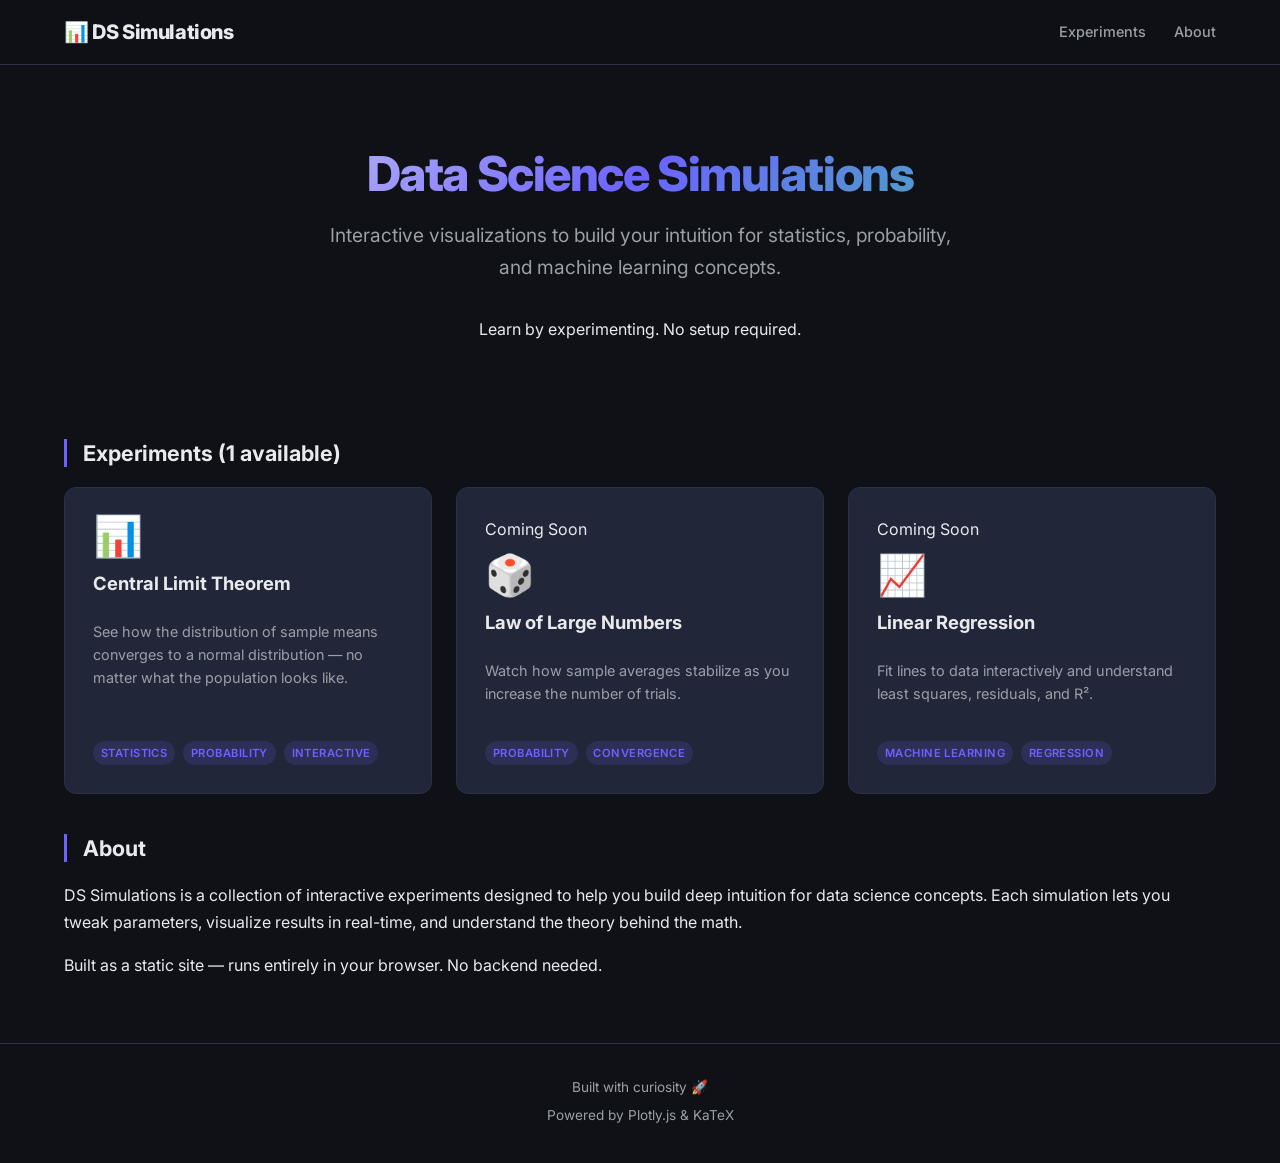
==== index.html @ 4424e2a7 "feat: initial commit with CLT simulation" ====
<!DOCTYPE html>
<html lang="en">
<head>
  <meta charset="UTF-8">
  <meta name="viewport" content="width=device-width, initial-scale=1.0">
  <meta name="description" content="Interactive data science simulations — build your intuition for statistics, probability, and machine learning concepts through hands-on experiments.">
  <title>DS Simulations — Interactive Data Science Experiments</title>
  <link rel="icon" href="data:image/svg+xml,<svg xmlns='http://www.w3.org/2000/svg' viewBox='0 0 100 100'><text y='.9em' font-size='90'>📊</text></svg>">
  <link rel="preconnect" href="https://fonts.googleapis.com">
  <link rel="preconnect" href="https://fonts.gstatic.com" crossorigin>
  <link href="https://fonts.googleapis.com/css2?family=Inter:wght@400;500;600;700&family=JetBrains+Mono:wght@400;500&display=swap" rel="stylesheet">
  <link rel="stylesheet" href="css/style.css">
</head>
<body>

  <!-- Navigation -->
  <nav class="nav">
    <div class="container nav-container">
      <a href="/" class="nav-brand">📊 DS Simulations</a>
      <div class="nav-links">
        <a href="#experiments" class="nav-link">Experiments</a>
        <a href="#about" class="nav-link">About</a>
      </div>
    </div>
  </nav>

  <!-- Hero Section -->
  <section class="hero">
    <div class="container">
      <h1 class="hero-title"><span class="gradient-text">Data Science Simulations</span></h1>
      <p class="hero-subtitle">Interactive visualizations to build your intuition for statistics, probability, and machine learning concepts.</p>
      <p class="hero-tagline">Learn by experimenting. No setup required.</p>
    </div>
  </section>

  <!-- Experiments Grid -->
  <section class="section" id="experiments">
    <div class="container">
      <h2 class="section-title">Experiments <span class="section-count">(1 available)</span></h2>
      <div class="grid-3">

        <!-- Card 1: Central Limit Theorem (Active) -->
        <a href="experiments/central-limit-theorem/index.html" class="experiment-card">
          <div class="card-icon">📊</div>
          <h3 class="card-title">Central Limit Theorem</h3>
          <p class="card-description">See how the distribution of sample means converges to a normal distribution — no matter what the population looks like.</p>
          <div class="card-tags">
            <span class="card-tag">Statistics</span>
            <span class="card-tag">Probability</span>
            <span class="card-tag">Interactive</span>
          </div>
        </a>

        <!-- Card 2: Law of Large Numbers (Coming Soon) -->
        <div class="experiment-card coming-soon">
          <div class="card-badge">Coming Soon</div>
          <div class="card-icon">🎲</div>
          <h3 class="card-title">Law of Large Numbers</h3>
          <p class="card-description">Watch how sample averages stabilize as you increase the number of trials.</p>
          <div class="card-tags">
            <span class="card-tag">Probability</span>
            <span class="card-tag">Convergence</span>
          </div>
        </div>

        <!-- Card 3: Linear Regression (Coming Soon) -->
        <div class="experiment-card coming-soon">
          <div class="card-badge">Coming Soon</div>
          <div class="card-icon">📈</div>
          <h3 class="card-title">Linear Regression</h3>
          <p class="card-description">Fit lines to data interactively and understand least squares, residuals, and R².</p>
          <div class="card-tags">
            <span class="card-tag">Machine Learning</span>
            <span class="card-tag">Regression</span>
          </div>
        </div>

      </div>
    </div>
  </section>

  <!-- About Section -->
  <section class="section" id="about">
    <div class="container">
      <h2 class="section-title">About</h2>
      <p class="about-text">DS Simulations is a collection of interactive experiments designed to help you build deep intuition for data science concepts. Each simulation lets you tweak parameters, visualize results in real-time, and understand the theory behind the math.</p>
      <p class="about-text">Built as a static site — runs entirely in your browser. No backend needed.</p>
    </div>
  </section>

  <!-- Footer -->
  <footer class="footer">
    <div class="container">
      <p>Built with curiosity 🚀</p>
      <p class="footer-powered">Powered by Plotly.js &amp; KaTeX</p>
    </div>
  </footer>

<!-- 
  HOW TO ADD A NEW EXPERIMENT:
  1. Create a new folder: experiments/your-experiment-name/
  2. Add index.html (copy from an existing experiment as template)
  3. Add simulation.js with your experiment logic
  4. Add a card to this page's experiments grid
  5. Update the experiment count in the section title
-->

</body>
</html>
---- css/style.css ----
/* ============================================
   Data Science Simulations — Shared Stylesheet
   A modern dark-mode dashboard theme
   ============================================ */

/* ----- Custom Properties / Theme ----- */
:root {
  --bg-primary: #0f1117;
  --bg-secondary: #1a1d27;
  --bg-card: #222639;
  --text-primary: #e8eaed;
  --text-secondary: #9aa0a6;
  --accent: #6c63ff;
  --accent-hover: #5a52d5;
  --success: #34d399;
  --warning: #fbbf24;
  --danger: #f87171;
  --border: #2d3148;
  --font-mono: 'JetBrains Mono', monospace;
  --font-sans: 'Inter', -apple-system, BlinkMacSystemFont, 'Segoe UI', Roboto, sans-serif;
  --radius: 12px;
  --radius-sm: 8px;
  --shadow-sm: 0 2px 8px rgba(0, 0, 0, 0.25);
  --shadow-md: 0 4px 16px rgba(0, 0, 0, 0.35);
  --shadow-lg: 0 8px 32px rgba(0, 0, 0, 0.45);
  --transition: 0.25s cubic-bezier(0.4, 0, 0.2, 1);
}

/* ----- Reset & Base ----- */
*,
*::before,
*::after {
  box-sizing: border-box;
  margin: 0;
  padding: 0;
}

html {
  scroll-behavior: smooth;
  -webkit-text-size-adjust: 100%;
}

body {
  font-family: var(--font-sans);
  background-color: var(--bg-primary);
  color: var(--text-primary);
  line-height: 1.7;
  min-height: 100vh;
  -webkit-font-smoothing: antialiased;
  -moz-osx-font-smoothing: grayscale;
}

a {
  color: var(--accent);
  text-decoration: none;
  transition: color var(--transition);
}

a:hover {
  color: var(--accent-hover);
}

img {
  max-width: 100%;
  display: block;
}

code,
pre,
kbd {
  font-family: var(--font-mono);
}

code {
  background: var(--bg-secondary);
  padding: 0.15em 0.45em;
  border-radius: 4px;
  font-size: 0.9em;
  color: var(--accent);
}

pre {
  background: var(--bg-secondary);
  border: 1px solid var(--border);
  border-radius: var(--radius-sm);
  padding: 1.25rem;
  overflow-x: auto;
  font-size: 0.875rem;
  line-height: 1.6;
}

pre code {
  background: none;
  padding: 0;
  border-radius: 0;
}

p {
  margin-bottom: 1rem;
}

h1, h2, h3, h4, h5, h6 {
  line-height: 1.3;
  font-weight: 700;
  margin-bottom: 0.75rem;
  color: var(--text-primary);
}

h1 { font-size: 2.25rem; }
h2 { font-size: 1.75rem; }
h3 { font-size: 1.375rem; }
h4 { font-size: 1.125rem; }

ul, ol {
  padding-left: 1.5rem;
  margin-bottom: 1rem;
}

li {
  margin-bottom: 0.35rem;
}

/* ----- Layout ----- */
.container {
  max-width: 1200px;
  margin: 0 auto;
  padding: 0 1.5rem;
  width: 100%;
}

.grid-2 {
  display: grid;
  grid-template-columns: repeat(2, 1fr);
  gap: 1.5rem;
}

.grid-3 {
  display: grid;
  grid-template-columns: repeat(3, 1fr);
  gap: 1.5rem;
}

/* ----- Navigation ----- */
.nav {
  position: sticky;
  top: 0;
  z-index: 1000;
  background: rgba(15, 17, 23, 0.75);
  backdrop-filter: blur(16px);
  -webkit-backdrop-filter: blur(16px);
  border-bottom: 1px solid var(--border);
  padding: 0 1.5rem;
}

.nav .container {
  display: flex;
  align-items: center;
  justify-content: space-between;
  height: 64px;
}

.nav-brand {
  font-size: 1.25rem;
  font-weight: 800;
  color: var(--text-primary);
  letter-spacing: -0.02em;
  display: flex;
  align-items: center;
  gap: 0.5rem;
}

.nav-brand span {
  background: linear-gradient(135deg, var(--accent), var(--success));
  -webkit-background-clip: text;
  -webkit-text-fill-color: transparent;
  background-clip: text;
}

.nav-links {
  display: flex;
  align-items: center;
  gap: 1.75rem;
  list-style: none;
  padding: 0;
  margin: 0;
}

.nav-links a {
  color: var(--text-secondary);
  font-size: 0.9rem;
  font-weight: 500;
  transition: color var(--transition);
  position: relative;
}

.nav-links a:hover,
.nav-links a.active {
  color: var(--text-primary);
}

.nav-links a.active::after {
  content: '';
  position: absolute;
  bottom: -4px;
  left: 0;
  right: 0;
  height: 2px;
  background: var(--accent);
  border-radius: 1px;
}

/* ----- Hero Section ----- */
.hero {
  text-align: center;
  padding: 80px 1.5rem;
}

.hero-title {
  font-size: 3rem;
  font-weight: 800;
  letter-spacing: -0.03em;
  margin-bottom: 1rem;
  background: linear-gradient(135deg, var(--text-primary) 0%, var(--accent) 50%, var(--success) 100%);
  -webkit-background-clip: text;
  -webkit-text-fill-color: transparent;
  background-clip: text;
  line-height: 1.2;
}

.hero-subtitle {
  font-size: 1.2rem;
  color: var(--text-secondary);
  max-width: 640px;
  margin: 0 auto 2rem;
  line-height: 1.7;
}

/* ----- Experiment Cards ----- */
.experiment-card {
  background: var(--bg-card);
  border: 1px solid var(--border);
  border-radius: var(--radius);
  padding: 1.75rem;
  display: flex;
  flex-direction: column;
  gap: 0.75rem;
  transition: transform var(--transition), border-color var(--transition), box-shadow var(--transition);
  text-decoration: none;
  color: inherit;
  cursor: pointer;
}

.experiment-card:hover {
  transform: translateY(-4px);
  border-color: var(--accent);
  box-shadow: var(--shadow-md), 0 0 20px rgba(108, 99, 255, 0.08);
}

.card-icon {
  font-size: 2.5rem;
  line-height: 1;
  margin-bottom: 0.25rem;
}

.card-title {
  font-size: 1.15rem;
  font-weight: 700;
  color: var(--text-primary);
}

.card-description {
  font-size: 0.9rem;
  color: var(--text-secondary);
  line-height: 1.6;
  flex-grow: 1;
}

.card-tags {
  display: flex;
  flex-wrap: wrap;
  gap: 0.5rem;
  margin-top: 0.5rem;
}

.card-tag {
  display: inline-block;
  font-size: 0.7rem;
  font-weight: 600;
  text-transform: uppercase;
  letter-spacing: 0.04em;
  padding: 0.2em 0.7em;
  border-radius: 999px;
  background: rgba(108, 99, 255, 0.15);
  color: var(--accent);
}

.card-tag.tag-stats {
  background: rgba(52, 211, 153, 0.15);
  color: var(--success);
}

.card-tag.tag-ml {
  background: rgba(251, 191, 36, 0.15);
  color: var(--warning);
}

.card-tag.tag-probability {
  background: rgba(248, 113, 113, 0.15);
  color: var(--danger);
}

/* ----- Experiment Page Layout ----- */
.experiment-header {
  padding: 2rem 0 1.5rem;
  border-bottom: 1px solid var(--border);
  margin-bottom: 2rem;
}

.breadcrumb {
  display: flex;
  align-items: center;
  gap: 0.5rem;
  font-size: 0.85rem;
  color: var(--text-secondary);
  margin-bottom: 0.75rem;
  list-style: none;
  padding: 0;
}

.breadcrumb li + li::before {
  content: '/';
  margin-right: 0.5rem;
  color: var(--border);
}

.breadcrumb a {
  color: var(--text-secondary);
}

.breadcrumb a:hover {
  color: var(--accent);
}

.section {
  margin-bottom: 2.5rem;
}

.section-title {
  font-size: 1.35rem;
  font-weight: 700;
  padding-left: 1rem;
  border-left: 3px solid var(--accent);
  margin-bottom: 1.25rem;
  color: var(--text-primary);
}

/* ----- Theory / Content Boxes ----- */
.theory-box {
  background: var(--bg-secondary);
  border: 1px solid var(--border);
  border-radius: var(--radius-sm);
  padding: 1.5rem;
  margin-bottom: 1.5rem;
  line-height: 1.8;
}

.theory-box h4 {
  margin-bottom: 0.75rem;
  color: var(--text-primary);
}

.info-box {
  background: rgba(108, 99, 255, 0.08);
  border: 1px solid rgba(108, 99, 255, 0.25);
  border-left: 4px solid var(--accent);
  border-radius: var(--radius-sm);
  padding: 1.25rem 1.5rem;
  margin-bottom: 1.5rem;
  font-size: 0.95rem;
  color: var(--text-primary);
}

.warning-box {
  background: rgba(251, 191, 36, 0.08);
  border: 1px solid rgba(251, 191, 36, 0.25);
  border-left: 4px solid var(--warning);
  border-radius: var(--radius-sm);
  padding: 1.25rem 1.5rem;
  margin-bottom: 1.5rem;
  font-size: 0.95rem;
  color: var(--text-primary);
}

/* ----- Tables ----- */
table {
  width: 100%;
  border-collapse: collapse;
  margin-bottom: 1.5rem;
  font-size: 0.9rem;
}

thead {
  background: var(--bg-secondary);
}

th {
  text-align: left;
  padding: 0.75rem 1rem;
  font-weight: 600;
  color: var(--text-secondary);
  text-transform: uppercase;
  font-size: 0.75rem;
  letter-spacing: 0.05em;
  border-bottom: 2px solid var(--border);
}

td {
  padding: 0.75rem 1rem;
  border-bottom: 1px solid var(--border);
  color: var(--text-primary);
}

tbody tr:hover {
  background: rgba(108, 99, 255, 0.04);
}

/* ----- Simulation Controls Panel ----- */
.controls-panel {
  background: var(--bg-card);
  border: 1px solid var(--border);
  border-radius: var(--radius);
  padding: 1.75rem;
  margin-bottom: 1.5rem;
}

.controls-panel-title {
  font-size: 1rem;
  font-weight: 700;
  margin-bottom: 1.25rem;
  display: flex;
  align-items: center;
  gap: 0.5rem;
}

.control-group {
  display: flex;
  flex-direction: column;
  gap: 0.4rem;
  margin-bottom: 1.25rem;
}

.control-group:last-child {
  margin-bottom: 0;
}

.control-label {
  font-size: 0.75rem;
  font-weight: 600;
  text-transform: uppercase;
  letter-spacing: 0.06em;
  color: var(--text-secondary);
}

.control-value {
  font-family: var(--font-mono);
  font-size: 0.85rem;
  color: var(--accent);
  font-weight: 600;
}

/* Range Slider */
input[type="range"] {
  -webkit-appearance: none;
  appearance: none;
  width: 100%;
  height: 6px;
  border-radius: 3px;
  background: var(--bg-primary);
  outline: none;
  cursor: pointer;
}

input[type="range"]::-webkit-slider-thumb {
  -webkit-appearance: none;
  appearance: none;
  width: 18px;
  height: 18px;
  border-radius: 50%;
  background: var(--accent);
  cursor: pointer;
  border: 2px solid var(--bg-card);
  box-shadow: 0 0 6px rgba(108, 99, 255, 0.4);
  transition: transform var(--transition), box-shadow var(--transition);
}

input[type="range"]::-webkit-slider-thumb:hover {
  transform: scale(1.15);
  box-shadow: 0 0 10px rgba(108, 99, 255, 0.6);
}

input[type="range"]::-moz-range-thumb {
  width: 18px;
  height: 18px;
  border-radius: 50%;
  background: var(--accent);
  cursor: pointer;
  border: 2px solid var(--bg-card);
  box-shadow: 0 0 6px rgba(108, 99, 255, 0.4);
}

/* Number Input */
input[type="number"],
input[type="text"] {
  background: var(--bg-primary);
  border: 1px solid var(--border);
  border-radius: var(--radius-sm);
  padding: 0.6rem 0.85rem;
  color: var(--text-primary);
  font-family: var(--font-mono);
  font-size: 0.875rem;
  outline: none;
  transition: border-color var(--transition);
  width: 100%;
}

input[type="number"]:focus,
input[type="text"]:focus {
  border-color: var(--accent);
}

/* Select Dropdown */
select {
  background: var(--bg-primary);
  border: 1px solid var(--border);
  border-radius: var(--radius-sm);
  padding: 0.6rem 2rem 0.6rem 0.85rem;
  color: var(--text-primary);
  font-family: var(--font-sans);
  font-size: 0.875rem;
  outline: none;
  cursor: pointer;
  appearance: none;
  -webkit-appearance: none;
  background-image: url("data:image/svg+xml,%3Csvg xmlns='http://www.w3.org/2000/svg' width='12' height='12' viewBox='0 0 12 12'%3E%3Cpath fill='%239aa0a6' d='M6 8.825L1.175 4 2.238 2.938 6 6.7 9.763 2.937 10.825 4z'/%3E%3C/svg%3E");
  background-repeat: no-repeat;
  background-position: right 0.75rem center;
  transition: border-color var(--transition);
  width: 100%;
}

select:focus {
  border-color: var(--accent);
}

/* Buttons */
.btn {
  display: inline-flex;
  align-items: center;
  justify-content: center;
  gap: 0.5rem;
  padding: 0.65rem 1.5rem;
  font-size: 0.875rem;
  font-weight: 600;
  font-family: var(--font-sans);
  border: none;
  border-radius: var(--radius-sm);
  cursor: pointer;
  transition: background var(--transition), transform var(--transition), box-shadow var(--transition);
  background: var(--accent);
  color: #ffffff;
  text-decoration: none;
}

.btn:hover {
  background: var(--accent-hover);
  transform: translateY(-1px);
  box-shadow: var(--shadow-sm);
}

.btn:active {
  transform: translateY(0);
}

.btn-outline {
  background: transparent;
  border: 1px solid var(--border);
  color: var(--text-primary);
}

.btn-outline:hover {
  background: var(--bg-secondary);
  border-color: var(--accent);
  color: var(--accent);
}

.btn-success {
  background: var(--success);
  color: #0f1117;
}

.btn-success:hover {
  background: #2bc48b;
}

.btn-danger {
  background: var(--danger);
  color: #0f1117;
}

.btn-danger:hover {
  background: #e05a5a;
}

.btn-sm {
  padding: 0.4rem 1rem;
  font-size: 0.8rem;
}

.btn-lg {
  padding: 0.85rem 2rem;
  font-size: 1rem;
}

.btn-group {
  display: flex;
  flex-wrap: wrap;
  gap: 0.75rem;
}

/* ----- Stats Display ----- */
.stats-grid {
  display: grid;
  grid-template-columns: repeat(auto-fit, minmax(160px, 1fr));
  gap: 1rem;
  margin-bottom: 1.5rem;
}

.stat-box {
  background: var(--bg-card);
  border: 1px solid var(--border);
  border-radius: var(--radius-sm);
  padding: 1.25rem;
  text-align: center;
  transition: border-color var(--transition);
}

.stat-box:hover {
  border-color: var(--accent);
}

.stat-label {
  font-size: 0.7rem;
  font-weight: 600;
  text-transform: uppercase;
  letter-spacing: 0.06em;
  color: var(--text-secondary);
  margin-bottom: 0.4rem;
}

.stat-value {
  font-size: 1.65rem;
  font-weight: 800;
  font-family: var(--font-mono);
  color: var(--accent);
  line-height: 1.2;
}

.stat-value.success {
  color: var(--success);
}

.stat-value.warning {
  color: var(--warning);
}

.stat-value.danger {
  color: var(--danger);
}

/* ----- Chart Container ----- */
.chart-container {
  background: var(--bg-card);
  border: 1px solid var(--border);
  border-radius: var(--radius);
  padding: 1.5rem;
  margin-bottom: 1.5rem;
  width: 100%;
  position: relative;
}

.chart-container canvas {
  width: 100% !important;
  max-height: 420px;
}

.chart-title {
  font-size: 0.95rem;
  font-weight: 600;
  margin-bottom: 1rem;
  color: var(--text-primary);
}

.chart-row {
  display: flex;
  gap: 1.5rem;
  margin-bottom: 1.5rem;
}

.chart-row .chart-container {
  flex: 1;
  margin-bottom: 0;
}

/* ----- Footer ----- */
.footer {
  border-top: 1px solid var(--border);
  padding: 2rem 1.5rem;
  text-align: center;
  color: var(--text-secondary);
  font-size: 0.85rem;
  margin-top: 4rem;
}

.footer a {
  color: var(--accent);
}

.footer a:hover {
  color: var(--accent-hover);
}

.footer p {
  margin-bottom: 0.25rem;
}

/* ----- Utility Classes ----- */
.text-center { text-align: center; }
.text-left   { text-align: left; }
.text-right  { text-align: right; }
.text-muted  { color: var(--text-secondary); }
.text-accent { color: var(--accent); }
.text-success { color: var(--success); }
.text-warning { color: var(--warning); }
.text-danger  { color: var(--danger); }
.font-mono   { font-family: var(--font-mono); }

.mt-1 { margin-top: 0.5rem; }
.mt-2 { margin-top: 1rem; }
.mt-3 { margin-top: 1.5rem; }
.mt-4 { margin-top: 2.5rem; }

.mb-1 { margin-bottom: 0.5rem; }
.mb-2 { margin-bottom: 1rem; }
.mb-3 { margin-bottom: 1.5rem; }
.mb-4 { margin-bottom: 2.5rem; }

.hidden { display: none !important; }

.flex { display: flex; }
.flex-col { flex-direction: column; }
.items-center { align-items: center; }
.justify-between { justify-content: space-between; }
.gap-1 { gap: 0.5rem; }
.gap-2 { gap: 1rem; }
.gap-3 { gap: 1.5rem; }

/* ----- Animations ----- */
@keyframes fadeIn {
  from {
    opacity: 0;
    transform: translateY(12px);
  }
  to {
    opacity: 1;
    transform: translateY(0);
  }
}

.fade-in {
  animation: fadeIn 0.5s ease-out forwards;
}

@keyframes pulse {
  0%, 100% { opacity: 1; }
  50% { opacity: 0.6; }
}

.pulse {
  animation: pulse 2s ease-in-out infinite;
}

@keyframes slideInLeft {
  from {
    opacity: 0;
    transform: translateX(-20px);
  }
  to {
    opacity: 1;
    transform: translateX(0);
  }
}

.slide-in-left {
  animation: slideInLeft 0.4s ease-out forwards;
}

/* ----- Scrollbar ----- */
::-webkit-scrollbar {
  width: 8px;
  height: 8px;
}

::-webkit-scrollbar-track {
  background: var(--bg-primary);
}

::-webkit-scrollbar-thumb {
  background: var(--border);
  border-radius: 4px;
}

::-webkit-scrollbar-thumb:hover {
  background: var(--text-secondary);
}

/* ----- Responsive: Tablet (≤ 768px) ----- */
@media (max-width: 768px) {
  .hero {
    padding: 48px 1rem;
  }

  .hero-title {
    font-size: 2rem;
  }

  .hero-subtitle {
    font-size: 1rem;
  }

  .grid-2,
  .grid-3 {
    grid-template-columns: 1fr;
  }

  .chart-row {
    flex-direction: column;
  }

  .nav .container {
    height: 56px;
  }

  .nav-links {
    gap: 1rem;
  }

  h1 { font-size: 1.75rem; }
  h2 { font-size: 1.4rem; }
  h3 { font-size: 1.15rem; }

  .stats-grid {
    grid-template-columns: repeat(2, 1fr);
  }

  .container {
    padding: 0 1rem;
  }

  .experiment-card {
    padding: 1.25rem;
  }

  .controls-panel {
    padding: 1.25rem;
  }
}

/* ----- Responsive: Mobile (≤ 480px) ----- */
@media (max-width: 480px) {
  .hero {
    padding: 32px 0.75rem;
  }

  .hero-title {
    font-size: 1.6rem;
  }

  .hero-subtitle {
    font-size: 0.9rem;
  }

  .nav-links {
    gap: 0.75rem;
    font-size: 0.8rem;
  }

  h1 { font-size: 1.5rem; }
  h2 { font-size: 1.25rem; }

  .stats-grid {
    grid-template-columns: 1fr;
  }

  .stat-value {
    font-size: 1.35rem;
  }

  .btn-group {
    flex-direction: column;
  }

  .btn-group .btn {
    width: 100%;
  }

  .card-tags {
    gap: 0.35rem;
  }

  .container {
    padding: 0 0.75rem;
  }
}

/* ----- Print ----- */
@media print {
  body {
    background: #fff;
    color: #000;
  }

  .nav,
  .controls-panel,
  .btn,
  .footer {
    display: none;
  }
}
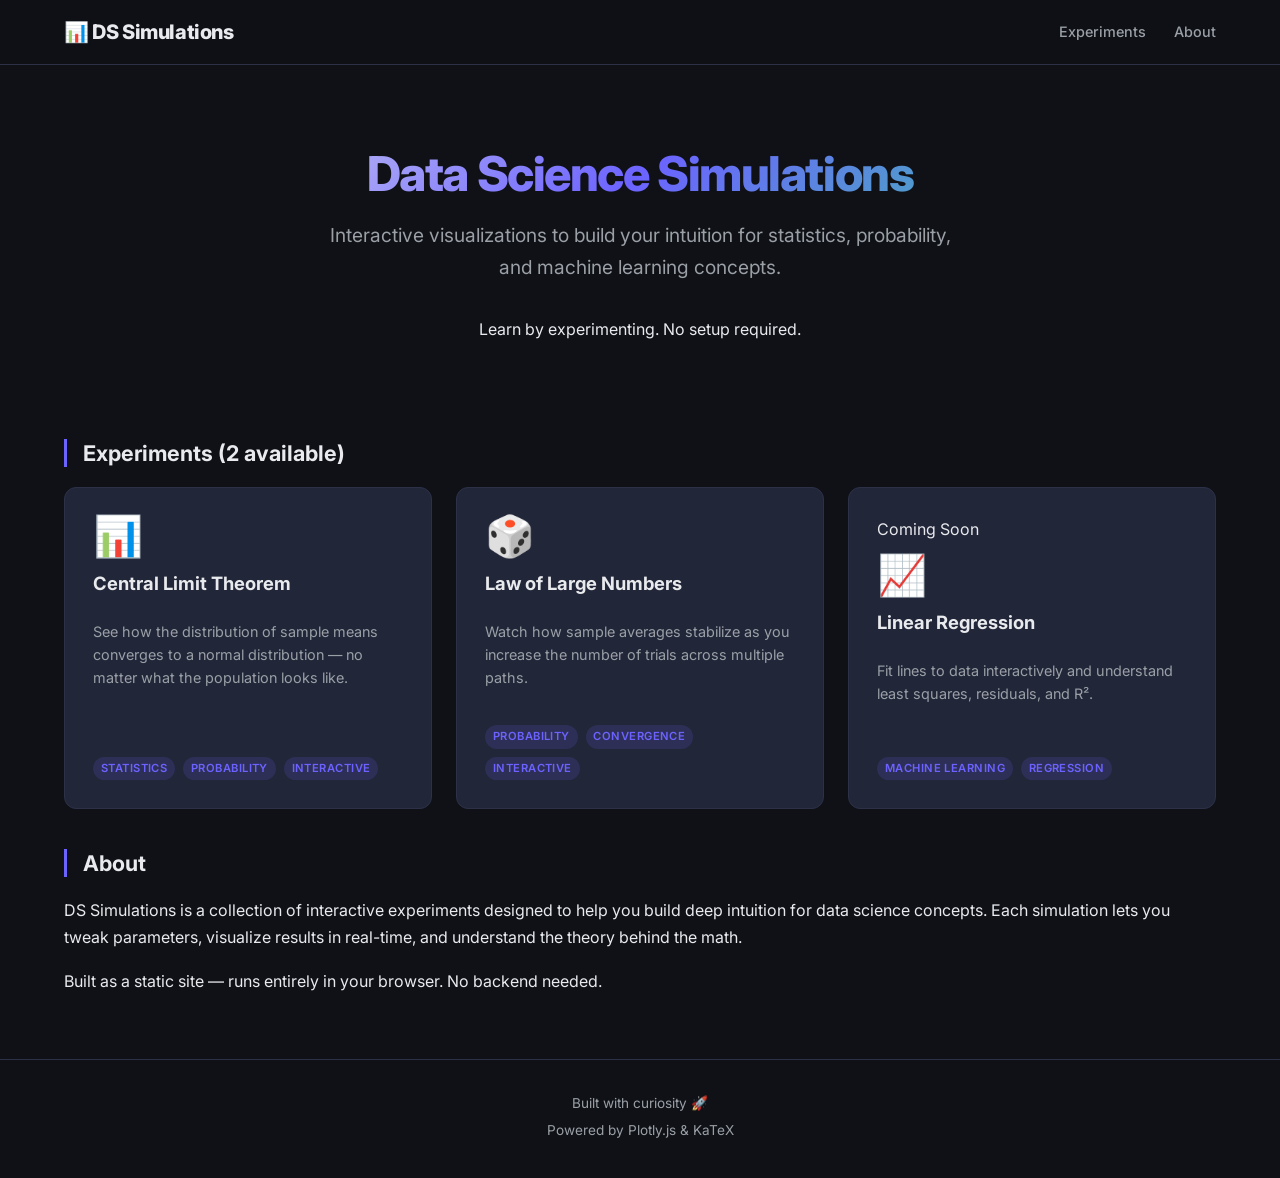
==== commit 479ea3d9: "feat: add Law of Large Numbers simulation, 404 page, and Cloudflare headers" ====
--- a/index.html
+++ b/index.html
@@ -16,7 +16,7 @@
   <!-- Navigation -->
   <nav class="nav">
     <div class="container nav-container">
-      <a href="/" class="nav-brand">📊 DS Simulations</a>
+      <a href="index.html" class="nav-brand">📊 DS Simulations</a>
       <div class="nav-links">
         <a href="#experiments" class="nav-link">Experiments</a>
         <a href="#about" class="nav-link">About</a>
@@ -36,7 +36,7 @@
   <!-- Experiments Grid -->
   <section class="section" id="experiments">
     <div class="container">
-      <h2 class="section-title">Experiments <span class="section-count">(1 available)</span></h2>
+      <h2 class="section-title">Experiments <span class="section-count">(2 available)</span></h2>
       <div class="grid-3">
 
         <!-- Card 1: Central Limit Theorem (Active) -->
@@ -51,17 +51,17 @@
           </div>
         </a>
 
-        <!-- Card 2: Law of Large Numbers (Coming Soon) -->
-        <div class="experiment-card coming-soon">
-          <div class="card-badge">Coming Soon</div>
+        <!-- Card 2: Law of Large Numbers (Active) -->
+        <a href="experiments/law-of-large-numbers/index.html" class="experiment-card">
           <div class="card-icon">🎲</div>
           <h3 class="card-title">Law of Large Numbers</h3>
-          <p class="card-description">Watch how sample averages stabilize as you increase the number of trials.</p>
+          <p class="card-description">Watch how sample averages stabilize as you increase the number of trials across multiple paths.</p>
           <div class="card-tags">
             <span class="card-tag">Probability</span>
             <span class="card-tag">Convergence</span>
+            <span class="card-tag">Interactive</span>
           </div>
-        </div>
+        </a>
 
         <!-- Card 3: Linear Regression (Coming Soon) -->
         <div class="experiment-card coming-soon">
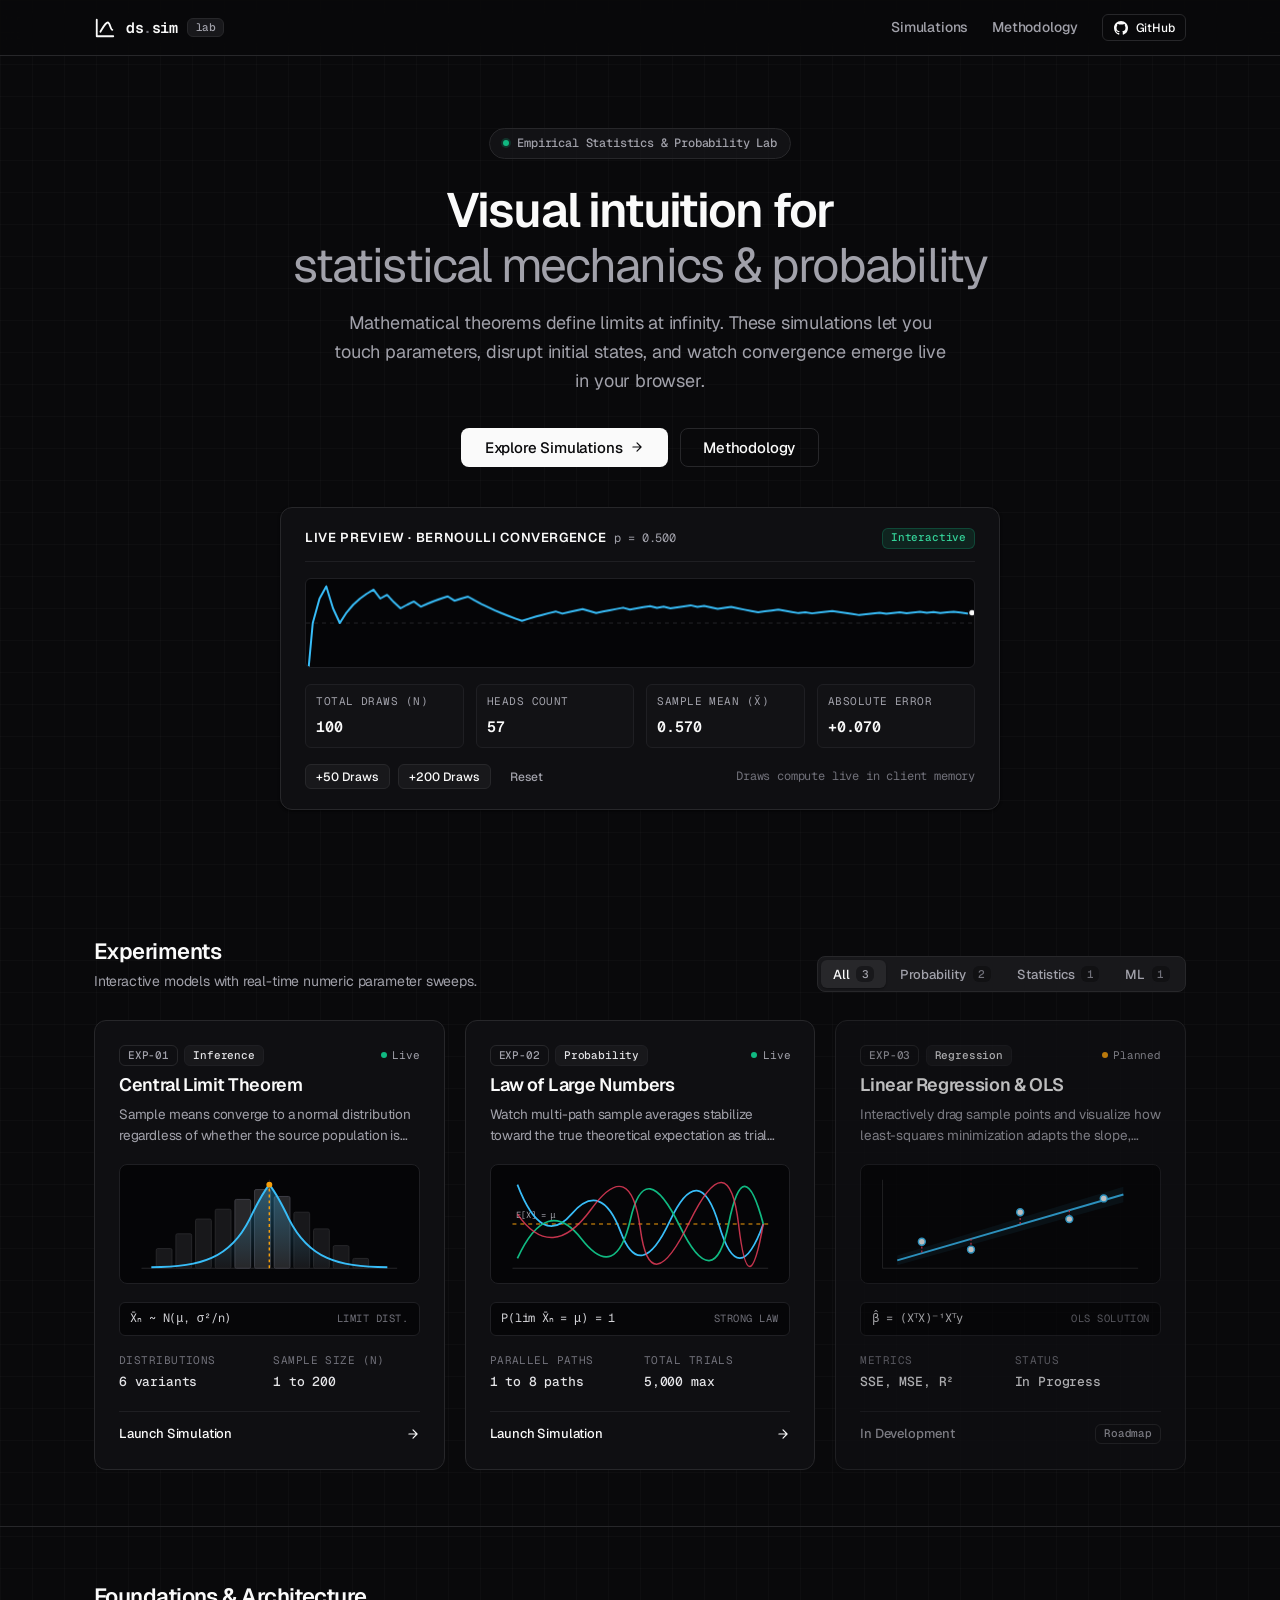
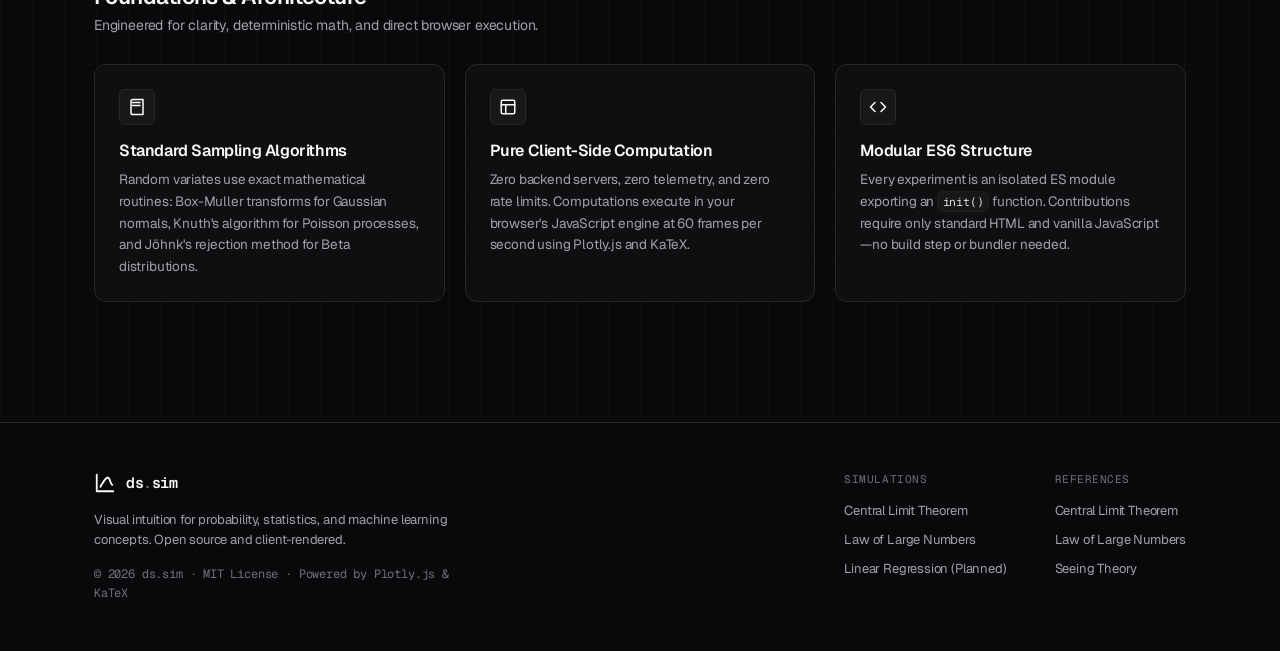
==== commit e10483d4: "feat: add .gitignore and update simulation UI/experiments" ====
--- a/index.html
+++ b/index.html
@@ -3,12 +3,17 @@
 <head>
   <meta charset="UTF-8">
   <meta name="viewport" content="width=device-width, initial-scale=1.0">
-  <meta name="description" content="Interactive data science simulations — build your intuition for statistics, probability, and machine learning concepts through hands-on experiments.">
-  <title>DS Simulations — Interactive Data Science Experiments</title>
-  <link rel="icon" href="data:image/svg+xml,<svg xmlns='http://www.w3.org/2000/svg' viewBox='0 0 100 100'><text y='.9em' font-size='90'>📊</text></svg>">
+  <meta name="description" content="Interactive simulations for probability, statistics, and machine learning. Hands-on numerical experiments executed in your browser.">
+  <title>ds.sim — Interactive Statistics &amp; Probability Lab</title>
+  
+  <!-- Favicon: Clean Vector Normal Curve -->
+  <link rel="icon" href="data:image/svg+xml,<svg xmlns='http://www.w3.org/2000/svg' viewBox='0 0 24 24' fill='none' stroke='%23fafafa' stroke-width='2' stroke-linecap='round' stroke-linejoin='round'><path d='M3 3v18h18'/><path d='M7 16c2.5-4 5.5-10 8-10s3 8 5 8'/></svg>">
+  
+  <!-- Typography: Geist & Geist Mono (shadcn design system) -->
   <link rel="preconnect" href="https://fonts.googleapis.com">
   <link rel="preconnect" href="https://fonts.gstatic.com" crossorigin>
-  <link href="https://fonts.googleapis.com/css2?family=Inter:wght@400;500;600;700&family=JetBrains+Mono:wght@400;500&display=swap" rel="stylesheet">
+  <link href="https://fonts.googleapis.com/css2?family=Geist:wght@300;400;500;600;700&family=Geist+Mono:wght@400;500;600&display=swap" rel="stylesheet">
+  
   <link rel="stylesheet" href="css/style.css">
 </head>
 <body>
@@ -16,10 +21,24 @@
   <!-- Navigation -->
   <nav class="nav">
     <div class="container nav-container">
-      <a href="index.html" class="nav-brand">📊 DS Simulations</a>
+      <a href="index.html" class="nav-brand">
+        <svg class="brand-icon" viewBox="0 0 24 24" fill="none" stroke="currentColor" stroke-width="2" stroke-linecap="round" stroke-linejoin="round">
+          <path d="M3 3v18h18" />
+          <path d="M7 16c2.5-4 5.5-10 8-10s3 8 5 8" />
+        </svg>
+        <span class="brand-name">ds<span class="brand-dot">.</span>sim</span>
+        <span class="brand-badge">lab</span>
+      </a>
+
       <div class="nav-links">
-        <a href="#experiments" class="nav-link">Experiments</a>
-        <a href="#about" class="nav-link">About</a>
+        <a href="#experiments" class="nav-link">Simulations</a>
+        <a href="#methodology" class="nav-link">Methodology</a>
+        <a href="https://github.com" target="_blank" rel="noopener noreferrer" class="btn btn-outline btn-sm">
+          <svg width="14" height="14" viewBox="0 0 24 24" fill="currentColor">
+            <path d="M12 0C5.37 0 0 5.37 0 12c0 5.31 3.435 9.795 8.205 11.385.6.105.825-.255.825-.57 0-.285-.015-1.23-.015-2.235-3.015.555-3.795-.735-4.035-1.41-.135-.345-.72-1.41-1.23-1.695-.42-.225-1.02-.78-.015-.795.945-.015 1.62.87 1.845 1.23 1.08 1.815 2.805 1.305 3.495.99.105-.78.42-1.305.765-1.605-2.67-.3-5.46-1.335-5.46-5.925 0-1.305.465-2.385 1.23-3.225-.12-.3-.54-1.53.12-3.18 0 0 1.005-.315 3.3 1.23.96-.27 1.98-.405 3-.405s2.04.135 3 .405c2.295-1.56 3.3-1.23 3.3-1.23.66 1.65.24 2.88.12 3.18.765.84 1.23 1.905 1.23 3.225 0 4.605-2.805 5.625-5.475 5.925.435.375.81 1.095.81 2.22 0 1.605-.015 2.895-.015 3.3 0 .315.225.69.825.57A12.02 12.02 0 0024 12c0-6.63-5.37-12-12-12z"/>
+          </svg>
+          <span>GitHub</span>
+        </a>
       </div>
     </div>
   </nav>
@@ -27,83 +46,502 @@
   <!-- Hero Section -->
   <section class="hero">
     <div class="container">
-      <h1 class="hero-title"><span class="gradient-text">Data Science Simulations</span></h1>
-      <p class="hero-subtitle">Interactive visualizations to build your intuition for statistics, probability, and machine learning concepts.</p>
-      <p class="hero-tagline">Learn by experimenting. No setup required.</p>
+      <div class="hero-pill">
+        <span class="hero-pill-indicator"></span>
+        <span>Empirical Statistics &amp; Probability Lab</span>
+      </div>
+
+      <h1 class="hero-title">
+        Visual intuition for <br>
+        <span class="hero-title-accent">statistical mechanics &amp; probability</span>
+      </h1>
+
+      <p class="hero-subtitle">
+        Mathematical theorems define limits at infinity. These simulations let you touch parameters, disrupt initial states, and watch convergence emerge live in your browser.
+      </p>
+
+      <div class="hero-actions">
+        <a href="#experiments" class="btn btn-primary btn-lg">
+          <span>Explore Simulations</span>
+          <svg width="14" height="14" viewBox="0 0 24 24" fill="none" stroke="currentColor" stroke-width="2" stroke-linecap="round" stroke-linejoin="round"><path d="M5 12h14M12 5l7 7-7 7"/></svg>
+        </a>
+        <a href="#methodology" class="btn btn-outline btn-lg">Methodology</a>
+      </div>
+
+      <!-- Live Interactive Sandbox (Bernoulli Convergence) -->
+      <div class="hero-sandbox">
+        <div class="sandbox-header">
+          <div class="sandbox-title-wrap">
+            <span class="sandbox-title">Live Preview &middot; Bernoulli Convergence</span>
+            <span class="sandbox-formula">p = 0.500</span>
+          </div>
+          <span class="badge badge-emerald">Interactive</span>
+        </div>
+
+        <div class="sandbox-body">
+          <canvas id="sandbox-canvas" class="sandbox-canvas" width="670" height="90"></canvas>
+        </div>
+
+        <div class="sandbox-stats">
+          <div class="sandbox-stat-item">
+            <span class="sandbox-stat-label">Total Draws (N)</span>
+            <span id="sb-stat-n" class="sandbox-stat-val">100</span>
+          </div>
+          <div class="sandbox-stat-item">
+            <span class="sandbox-stat-label">Heads Count</span>
+            <span id="sb-stat-heads" class="sandbox-stat-val">52</span>
+          </div>
+          <div class="sandbox-stat-item">
+            <span class="sandbox-stat-label">Sample Mean (X̄)</span>
+            <span id="sb-stat-mean" class="sandbox-stat-val">0.520</span>
+          </div>
+          <div class="sandbox-stat-item">
+            <span class="sandbox-stat-label">Absolute Error</span>
+            <span id="sb-stat-err" class="sandbox-stat-val">+0.020</span>
+          </div>
+        </div>
+
+        <div class="sandbox-controls">
+          <div class="sandbox-btn-group">
+            <button id="sb-btn-flip-50" class="btn btn-secondary btn-sm">+50 Draws</button>
+            <button id="sb-btn-flip-200" class="btn btn-secondary btn-sm">+200 Draws</button>
+            <button id="sb-btn-reset" class="btn btn-ghost btn-sm">Reset</button>
+          </div>
+          <span class="sandbox-hint">Draws compute live in client memory</span>
+        </div>
+      </div>
+
     </div>
   </section>
 
-  <!-- Experiments Grid -->
+  <!-- Experiments Grid Section -->
   <section class="section" id="experiments">
     <div class="container">
-      <h2 class="section-title">Experiments <span class="section-count">(2 available)</span></h2>
-      <div class="grid-3">
-
-        <!-- Card 1: Central Limit Theorem (Active) -->
-        <a href="experiments/central-limit-theorem/index.html" class="experiment-card">
-          <div class="card-icon">📊</div>
-          <h3 class="card-title">Central Limit Theorem</h3>
-          <p class="card-description">See how the distribution of sample means converges to a normal distribution — no matter what the population looks like.</p>
-          <div class="card-tags">
-            <span class="card-tag">Statistics</span>
-            <span class="card-tag">Probability</span>
-            <span class="card-tag">Interactive</span>
+      
+      <div class="section-header">
+        <div class="section-title-wrap">
+          <h2 class="section-title">Experiments</h2>
+          <p class="section-desc">Interactive models with real-time numeric parameter sweeps.</p>
+        </div>
+
+        <!-- shadcn Filter Tabs -->
+        <div class="tabs-list" role="tablist">
+          <button class="tabs-trigger active" data-filter="all">
+            All <span class="tab-count">3</span>
+          </button>
+          <button class="tabs-trigger" data-filter="probability">
+            Probability <span class="tab-count">2</span>
+          </button>
+          <button class="tabs-trigger" data-filter="statistics">
+            Statistics <span class="tab-count">1</span>
+          </button>
+          <button class="tabs-trigger" data-filter="ml">
+            ML <span class="tab-count">1</span>
+          </button>
+        </div>
+      </div>
+
+      <div class="grid-3" id="experiments-grid">
+
+        <!-- Card 1: Central Limit Theorem -->
+        <a href="experiments/central-limit-theorem/index.html" class="experiment-card" data-category="statistics probability">
+          <div class="card-header">
+            <div class="card-meta">
+              <div class="card-meta-left">
+                <span class="badge badge-outline">EXP-01</span>
+                <span class="badge badge-secondary">Inference</span>
+              </div>
+              <span class="status-indicator"><span class="status-dot"></span> Live</span>
+            </div>
+            <h3 class="card-title">Central Limit Theorem</h3>
+            <p class="card-description">Sample means converge to a normal distribution regardless of whether the source population is uniform, exponential, or bimodal.</p>
+          </div>
+
+          <!-- SVG Visual Preview: Skewed Histogram to Normal Curve -->
+          <div class="card-visual">
+            <svg viewBox="0 0 300 120" fill="none" xmlns="http://www.w3.org/2000/svg">
+              <defs>
+                <linearGradient id="cltGrad" x1="0" y1="0" x2="0" y2="1">
+                  <stop offset="0%" stop-color="#38bdf8" stop-opacity="0.35"/>
+                  <stop offset="100%" stop-color="#38bdf8" stop-opacity="0.0"/>
+                </linearGradient>
+              </defs>
+              <!-- Grid lines -->
+              <line x1="20" y1="105" x2="280" y2="105" stroke="#27272a" stroke-width="1"/>
+              <line x1="150" y1="15" x2="150" y2="105" stroke="#27272a" stroke-dasharray="2 2" stroke-width="1"/>
+              <!-- Background population discrete bars -->
+              <rect x="35" y="85" width="16" height="20" rx="1.5" fill="#18181b" stroke="#27272a"/>
+              <rect x="55" y="70" width="16" height="35" rx="1.5" fill="#18181b" stroke="#27272a"/>
+              <rect x="75" y="55" width="16" height="50" rx="1.5" fill="#18181b" stroke="#27272a"/>
+              <rect x="95" y="45" width="16" height="60" rx="1.5" fill="#18181b" stroke="#27272a"/>
+              <rect x="115" y="35" width="16" height="70" rx="1.5" fill="#27272a" stroke="#3f3f46"/>
+              <rect x="135" y="25" width="16" height="80" rx="1.5" fill="#27272a" stroke="#3f3f46"/>
+              <rect x="155" y="32" width="16" height="73" rx="1.5" fill="#27272a" stroke="#3f3f46"/>
+              <rect x="175" y="48" width="16" height="57" rx="1.5" fill="#18181b" stroke="#27272a"/>
+              <rect x="195" y="65" width="16" height="40" rx="1.5" fill="#18181b" stroke="#27272a"/>
+              <rect x="215" y="82" width="16" height="23" rx="1.5" fill="#18181b" stroke="#27272a"/>
+              <rect x="235" y="95" width="16" height="10" rx="1.5" fill="#18181b" stroke="#27272a"/>
+              <!-- Smooth Gaussian Bell Curve -->
+              <path d="M 30 104 C 80 104, 110 95, 130 55 C 142 30, 150 20, 150 20 C 150 20, 158 30, 170 55 C 190 95, 220 104, 270 104" stroke="#38bdf8" stroke-width="2" fill="none"/>
+              <path d="M 30 104 C 80 104, 110 95, 130 55 C 142 30, 150 20, 150 20 C 150 20, 158 30, 170 55 C 190 95, 220 104, 270 104 L 270 105 L 30 105 Z" fill="url(#cltGrad)"/>
+              <!-- Mean Indicator -->
+              <line x1="150" y1="18" x2="150" y2="105" stroke="#f59e0b" stroke-width="1.5" stroke-dasharray="3 3"/>
+              <circle cx="150" cy="20" r="3" fill="#f59e0b"/>
+            </svg>
+          </div>
+
+          <div class="card-content">
+            <div class="formula-box">
+              <code>X̄ₙ ~ N(μ, σ²/n)</code>
+              <span class="formula-label">Limit Dist.</span>
+            </div>
+            <div class="card-specs">
+              <div class="spec-item">
+                <span class="spec-label">Distributions</span>
+                <span class="spec-value">6 variants</span>
+              </div>
+              <div class="spec-item">
+                <span class="spec-label">Sample Size (n)</span>
+                <span class="spec-value">1 to 200</span>
+              </div>
+            </div>
+          </div>
+
+          <div class="card-footer">
+            <span class="card-link-text">Launch Simulation</span>
+            <svg class="card-link-arrow" viewBox="0 0 24 24" fill="none" stroke="currentColor" stroke-width="2" stroke-linecap="round" stroke-linejoin="round"><path d="M5 12h14M12 5l7 7-7 7"/></svg>
           </div>
         </a>
 
-        <!-- Card 2: Law of Large Numbers (Active) -->
-        <a href="experiments/law-of-large-numbers/index.html" class="experiment-card">
-          <div class="card-icon">🎲</div>
-          <h3 class="card-title">Law of Large Numbers</h3>
-          <p class="card-description">Watch how sample averages stabilize as you increase the number of trials across multiple paths.</p>
-          <div class="card-tags">
-            <span class="card-tag">Probability</span>
-            <span class="card-tag">Convergence</span>
-            <span class="card-tag">Interactive</span>
+        <!-- Card 2: Law of Large Numbers -->
+        <a href="experiments/law-of-large-numbers/index.html" class="experiment-card" data-category="probability">
+          <div class="card-header">
+            <div class="card-meta">
+              <div class="card-meta-left">
+                <span class="badge badge-outline">EXP-02</span>
+                <span class="badge badge-secondary">Probability</span>
+              </div>
+              <span class="status-indicator"><span class="status-dot"></span> Live</span>
+            </div>
+            <h3 class="card-title">Law of Large Numbers</h3>
+            <p class="card-description">Watch multi-path sample averages stabilize toward the true theoretical expectation as trial counts grow from 10 to 5,000.</p>
+          </div>
+
+          <!-- SVG Visual Preview: Multiple Stochastic Paths Converging -->
+          <div class="card-visual">
+            <svg viewBox="0 0 300 120" fill="none" xmlns="http://www.w3.org/2000/svg">
+              <!-- Grid & Benchmark -->
+              <line x1="20" y1="105" x2="280" y2="105" stroke="#27272a" stroke-width="1"/>
+              <line x1="20" y1="60" x2="280" y2="60" stroke="#f59e0b" stroke-width="1.2" stroke-dasharray="4 4"/>
+              <text x="24" y="54" fill="#a1a1aa" font-family="'Geist Mono', monospace" font-size="9">E[X] = μ</text>
+              <!-- Path 1 (Blue) -->
+              <path d="M 25 20 Q 50 85, 80 50 T 130 68 T 180 57 T 230 61 T 275 60" stroke="#38bdf8" stroke-width="1.75" fill="none"/>
+              <!-- Path 2 (Emerald) -->
+              <path d="M 25 95 Q 55 30, 90 75 T 140 55 T 190 62 T 240 59 T 275 60" stroke="#10b981" stroke-width="1.75" fill="none"/>
+              <!-- Path 3 (Rose) -->
+              <path d="M 25 50 Q 60 100, 100 45 T 150 65 T 200 58 T 250 61 T 275 60" stroke="#f43f5e" stroke-width="1.5" stroke-opacity="0.8" fill="none"/>
+            </svg>
+          </div>
+
+          <div class="card-content">
+            <div class="formula-box">
+              <code>P(lim X̄ₙ = μ) = 1</code>
+              <span class="formula-label">Strong Law</span>
+            </div>
+            <div class="card-specs">
+              <div class="spec-item">
+                <span class="spec-label">Parallel Paths</span>
+                <span class="spec-value">1 to 8 paths</span>
+              </div>
+              <div class="spec-item">
+                <span class="spec-label">Total Trials</span>
+                <span class="spec-value">5,000 max</span>
+              </div>
+            </div>
+          </div>
+
+          <div class="card-footer">
+            <span class="card-link-text">Launch Simulation</span>
+            <svg class="card-link-arrow" viewBox="0 0 24 24" fill="none" stroke="currentColor" stroke-width="2" stroke-linecap="round" stroke-linejoin="round"><path d="M5 12h14M12 5l7 7-7 7"/></svg>
           </div>
         </a>
 
         <!-- Card 3: Linear Regression (Coming Soon) -->
-        <div class="experiment-card coming-soon">
-          <div class="card-badge">Coming Soon</div>
-          <div class="card-icon">📈</div>
-          <h3 class="card-title">Linear Regression</h3>
-          <p class="card-description">Fit lines to data interactively and understand least squares, residuals, and R².</p>
-          <div class="card-tags">
-            <span class="card-tag">Machine Learning</span>
-            <span class="card-tag">Regression</span>
-          </div>
-        </div>
-
-      </div>
+        <div class="experiment-card coming-soon" data-category="ml statistics">
+          <div class="card-header">
+            <div class="card-meta">
+              <div class="card-meta-left">
+                <span class="badge badge-outline">EXP-03</span>
+                <span class="badge badge-secondary">Regression</span>
+              </div>
+              <span class="status-indicator"><span class="status-dot amber"></span> Planned</span>
+            </div>
+            <h3 class="card-title">Linear Regression &amp; OLS</h3>
+            <p class="card-description">Interactively drag sample points and visualize how least-squares minimization adapts the slope, intercept, residuals, and R².</p>
+          </div>
+
+          <!-- SVG Visual Preview: Scatter with Residuals & Fit Line -->
+          <div class="card-visual">
+            <svg viewBox="0 0 300 120" fill="none" xmlns="http://www.w3.org/2000/svg">
+              <!-- Grid -->
+              <line x1="20" y1="105" x2="280" y2="105" stroke="#27272a" stroke-width="1"/>
+              <line x1="20" y1="15" x2="20" y2="105" stroke="#27272a" stroke-width="1"/>
+              <!-- Confidence Band -->
+              <polygon points="35,92 265,22 265,38 35,102" fill="rgba(56, 189, 248, 0.08)"/>
+              <!-- Fitted Line -->
+              <line x1="35" y1="97" x2="265" y2="30" stroke="#38bdf8" stroke-width="2"/>
+              <!-- Residuals (dashed red lines to points) -->
+              <line x1="60" y1="89" x2="60" y2="78" stroke="#f43f5e" stroke-width="1.2" stroke-dasharray="2 2"/>
+              <line x1="110" y1="75" x2="110" y2="86" stroke="#f43f5e" stroke-width="1.2" stroke-dasharray="2 2"/>
+              <line x1="160" y1="60" x2="160" y2="48" stroke="#f43f5e" stroke-width="1.2" stroke-dasharray="2 2"/>
+              <line x1="210" y1="46" x2="210" y2="55" stroke="#f43f5e" stroke-width="1.2" stroke-dasharray="2 2"/>
+              <!-- Scatter Points -->
+              <circle cx="60" cy="78" r="3.5" fill="#fafafa" stroke="#38bdf8" stroke-width="1.5"/>
+              <circle cx="110" cy="86" r="3.5" fill="#fafafa" stroke="#38bdf8" stroke-width="1.5"/>
+              <circle cx="160" cy="48" r="3.5" fill="#fafafa" stroke="#38bdf8" stroke-width="1.5"/>
+              <circle cx="210" cy="55" r="3.5" fill="#fafafa" stroke="#38bdf8" stroke-width="1.5"/>
+              <circle cx="245" cy="34" r="3.5" fill="#fafafa" stroke="#38bdf8" stroke-width="1.5"/>
+            </svg>
+          </div>
+
+          <div class="card-content">
+            <div class="formula-box">
+              <code>β̂ = (XᵀX)⁻¹Xᵀy</code>
+              <span class="formula-label">OLS Solution</span>
+            </div>
+            <div class="card-specs">
+              <div class="spec-item">
+                <span class="spec-label">Metrics</span>
+                <span class="spec-value">SSE, MSE, R²</span>
+              </div>
+              <div class="spec-item">
+                <span class="spec-label">Status</span>
+                <span class="spec-value">In Progress</span>
+              </div>
+            </div>
+          </div>
+
+          <div class="card-footer">
+            <span class="card-link-text" style="color: var(--muted-foreground);">In Development</span>
+            <span class="badge badge-outline">Roadmap</span>
+          </div>
+        </div>
+
+      </div>
+
     </div>
   </section>
 
-  <!-- About Section -->
-  <section class="section" id="about">
+  <!-- Methodology & Foundations (replacing generic About) -->
+  <section class="section" id="methodology" style="border-top: 1px solid var(--border);">
     <div class="container">
-      <h2 class="section-title">About</h2>
-      <p class="about-text">DS Simulations is a collection of interactive experiments designed to help you build deep intuition for data science concepts. Each simulation lets you tweak parameters, visualize results in real-time, and understand the theory behind the math.</p>
-      <p class="about-text">Built as a static site — runs entirely in your browser. No backend needed.</p>
+      <div class="section-header">
+        <div class="section-title-wrap">
+          <h2 class="section-title">Foundations &amp; Architecture</h2>
+          <p class="section-desc">Engineered for clarity, deterministic math, and direct browser execution.</p>
+        </div>
+      </div>
+
+      <div class="features-grid">
+        <div class="feature-card">
+          <div class="feature-icon-wrap">
+            <svg width="18" height="18" viewBox="0 0 24 24" fill="none" stroke="currentColor" stroke-width="2" stroke-linecap="round" stroke-linejoin="round">
+              <path d="M4 19.5v-15A2.5 2.5 0 0 1 6.5 2H20v20H6.5a2.5 2.5 0 0 1-2.5-2.5Z"/>
+              <path d="M6 6h10"/>
+              <path d="M6 10h10"/>
+            </svg>
+          </div>
+          <h3 class="feature-title">Standard Sampling Algorithms</h3>
+          <p class="feature-desc">Random variates use exact mathematical routines: Box-Muller transforms for Gaussian normals, Knuth's algorithm for Poisson processes, and Jöhnk's rejection method for Beta distributions.</p>
+        </div>
+
+        <div class="feature-card">
+          <div class="feature-icon-wrap">
+            <svg width="18" height="18" viewBox="0 0 24 24" fill="none" stroke="currentColor" stroke-width="2" stroke-linecap="round" stroke-linejoin="round">
+              <rect width="18" height="18" x="3" y="3" rx="2"/>
+              <path d="M3 9h18"/>
+              <path d="M9 21V9"/>
+            </svg>
+          </div>
+          <h3 class="feature-title">Pure Client-Side Computation</h3>
+          <p class="feature-desc">Zero backend servers, zero telemetry, and zero rate limits. Computations execute in your browser's JavaScript engine at 60 frames per second using Plotly.js and KaTeX.</p>
+        </div>
+
+        <div class="feature-card">
+          <div class="feature-icon-wrap">
+            <svg width="18" height="18" viewBox="0 0 24 24" fill="none" stroke="currentColor" stroke-width="2" stroke-linecap="round" stroke-linejoin="round">
+              <polyline points="16 18 22 12 16 6"/>
+              <polyline points="8 6 2 12 8 18"/>
+            </svg>
+          </div>
+          <h3 class="feature-title">Modular ES6 Structure</h3>
+          <p class="feature-desc">Every experiment is an isolated ES module exporting an <code>init()</code> function. Contributions require only standard HTML and vanilla JavaScript—no build step or bundler needed.</p>
+        </div>
+      </div>
     </div>
   </section>
 
-  <!-- Footer -->
+  <!-- Colophon & Footer -->
   <footer class="footer">
-    <div class="container">
-      <p>Built with curiosity 🚀</p>
-      <p class="footer-powered">Powered by Plotly.js &amp; KaTeX</p>
+    <div class="container footer-inner">
+      <div class="footer-brand">
+        <a href="index.html" class="nav-brand">
+          <svg class="brand-icon" viewBox="0 0 24 24" fill="none" stroke="currentColor" stroke-width="2" stroke-linecap="round" stroke-linejoin="round">
+            <path d="M3 3v18h18" />
+            <path d="M7 16c2.5-4 5.5-10 8-10s3 8 5 8" />
+          </svg>
+          <span class="brand-name">ds<span class="brand-dot">.</span>sim</span>
+        </a>
+        <p class="footer-tagline">Visual intuition for probability, statistics, and machine learning concepts. Open source and client-rendered.</p>
+        <p class="footer-meta">&copy; 2026 ds.sim &middot; MIT License &middot; Powered by Plotly.js &amp; KaTeX</p>
+      </div>
+
+      <div class="footer-nav">
+        <div class="footer-nav-col">
+          <span class="footer-nav-title">Simulations</span>
+          <a href="experiments/central-limit-theorem/index.html" class="footer-nav-link">Central Limit Theorem</a>
+          <a href="experiments/law-of-large-numbers/index.html" class="footer-nav-link">Law of Large Numbers</a>
+          <a href="#experiments" class="footer-nav-link">Linear Regression (Planned)</a>
+        </div>
+        <div class="footer-nav-col">
+          <span class="footer-nav-title">References</span>
+          <a href="https://en.wikipedia.org/wiki/Central_limit_theorem" target="_blank" rel="noopener noreferrer" class="footer-nav-link">Central Limit Theorem</a>
+          <a href="https://en.wikipedia.org/wiki/Law_of_large_numbers" target="_blank" rel="noopener noreferrer" class="footer-nav-link">Law of Large Numbers</a>
+          <a href="https://seeing-theory.brown.edu/" target="_blank" rel="noopener noreferrer" class="footer-nav-link">Seeing Theory</a>
+        </div>
+      </div>
     </div>
   </footer>
 
-<!-- 
-  HOW TO ADD A NEW EXPERIMENT:
-  1. Create a new folder: experiments/your-experiment-name/
-  2. Add index.html (copy from an existing experiment as template)
-  3. Add simulation.js with your experiment logic
-  4. Add a card to this page's experiments grid
-  5. Update the experiment count in the section title
--->
+  <!-- Interactive Client-side Script: Filter Tabs & Live Bernoulli Sandbox -->
+  <script>
+    // --- 1. shadcn Filter Tabs Logic ---
+    const filterButtons = document.querySelectorAll('.tabs-trigger');
+    const experimentCards = document.querySelectorAll('#experiments-grid .experiment-card');
+
+    filterButtons.forEach(btn => {
+      btn.addEventListener('click', () => {
+        filterButtons.forEach(b => b.classList.remove('active'));
+        btn.classList.add('active');
+
+        const filter = btn.dataset.filter;
+        experimentCards.forEach(card => {
+          if (filter === 'all') {
+            card.style.display = 'flex';
+          } else {
+            const categories = card.dataset.category || '';
+            card.style.display = categories.includes(filter) ? 'flex' : 'none';
+          }
+        });
+      });
+    });
+
+    // --- 2. Hero Micro-Simulation: Live Bernoulli Convergence ---
+    (function initSandbox() {
+      const canvas = document.getElementById('sandbox-canvas');
+      if (!canvas) return;
+      const ctx = canvas.getContext('2d');
+
+      let trials = []; // running sample means
+      let headsCount = 0;
+
+      function addDraws(count) {
+        let currentHeads = headsCount;
+        let total = trials.length;
+        for (let i = 0; i < count; i++) {
+          const flip = Math.random() < 0.5 ? 1 : 0;
+          currentHeads += flip;
+          total++;
+          trials.push(currentHeads / total);
+        }
+        headsCount = currentHeads;
+        updateUI();
+        drawSparkline();
+      }
+
+      function resetDraws() {
+        trials = [];
+        headsCount = 0;
+        addDraws(100);
+      }
+
+      function updateUI() {
+        const n = trials.length;
+        const mean = n > 0 ? trials[n - 1] : 0;
+        const err = mean - 0.5;
+
+        document.getElementById('sb-stat-n').textContent = n;
+        document.getElementById('sb-stat-heads').textContent = headsCount;
+        document.getElementById('sb-stat-mean').textContent = mean.toFixed(3);
+        document.getElementById('sb-stat-err').textContent = (err >= 0 ? '+' : '') + err.toFixed(3);
+      }
+
+      function drawSparkline() {
+        // Adjust for device pixel ratio
+        const dpr = window.devicePixelRatio || 1;
+        const rect = canvas.getBoundingClientRect();
+        canvas.width = rect.width * dpr;
+        canvas.height = rect.height * dpr;
+        ctx.scale(dpr, dpr);
+
+        const w = rect.width;
+        const h = rect.height;
+
+        ctx.clearRect(0, 0, w, h);
+
+        // Grid benchmark line: E[X] = 0.5
+        const targetY = h / 2;
+        ctx.strokeStyle = '#27272a';
+        ctx.lineWidth = 1;
+        ctx.setLineDash([4, 4]);
+        ctx.beginPath();
+        ctx.moveTo(0, targetY);
+        ctx.lineTo(w, targetY);
+        ctx.stroke();
+        ctx.setLineDash([]);
+
+        if (trials.length < 2) return;
+
+        // Trace the running sample mean path
+        ctx.beginPath();
+        ctx.strokeStyle = '#38bdf8';
+        ctx.lineWidth = 2;
+        ctx.lineJoin = 'round';
+
+        const stepX = w / (trials.length - 1);
+        for (let i = 0; i < trials.length; i++) {
+          const x = i * stepX;
+          // Scale from [0.2, 0.8] to [h - 8, 8]
+          const y = h - ((trials[i] - 0.2) / 0.6) * h;
+          if (i === 0) ctx.moveTo(x, y);
+          else ctx.lineTo(x, y);
+        }
+        ctx.stroke();
+
+        // Terminal point marker
+        const lastX = w;
+        const lastY = h - ((trials[trials.length - 1] - 0.2) / 0.6) * h;
+        ctx.beginPath();
+        ctx.arc(lastX - 2, lastY, 3.5, 0, Math.PI * 2);
+        ctx.fillStyle = '#fafafa';
+        ctx.fill();
+        ctx.strokeStyle = '#09090b';
+        ctx.lineWidth = 1.5;
+        ctx.stroke();
+      }
+
+      // Buttons
+      document.getElementById('sb-btn-flip-50').addEventListener('click', () => addDraws(50));
+      document.getElementById('sb-btn-flip-200').addEventListener('click', () => addDraws(200));
+      document.getElementById('sb-btn-reset').addEventListener('click', resetDraws);
+
+      // Window resize re-draw
+      window.addEventListener('resize', drawSparkline);
+
+      // Initial run
+      resetDraws();
+    })();
+  </script>
 
 </body>
 </html>
--- a/css/style.css
+++ b/css/style.css
@@ -1,29 +1,82 @@
-/* ============================================
-   Data Science Simulations — Shared Stylesheet
-   A modern dark-mode dashboard theme
-   ============================================ */
-
-/* ----- Custom Properties / Theme ----- */
+/* ==========================================================================
+   DS Simulations — Design System (shadcn / zinc theme)
+   High-precision, minimalist scientific interface built with pure CSS.
+   ========================================================================== */
+
+/* ----- Design Tokens (shadcn zinc palette) ----- */
 :root {
-  --bg-primary: #0f1117;
-  --bg-secondary: #1a1d27;
-  --bg-card: #222639;
-  --text-primary: #e8eaed;
-  --text-secondary: #9aa0a6;
-  --accent: #6c63ff;
-  --accent-hover: #5a52d5;
-  --success: #34d399;
-  --warning: #fbbf24;
-  --danger: #f87171;
-  --border: #2d3148;
-  --font-mono: 'JetBrains Mono', monospace;
-  --font-sans: 'Inter', -apple-system, BlinkMacSystemFont, 'Segoe UI', Roboto, sans-serif;
-  --radius: 12px;
-  --radius-sm: 8px;
-  --shadow-sm: 0 2px 8px rgba(0, 0, 0, 0.25);
-  --shadow-md: 0 4px 16px rgba(0, 0, 0, 0.35);
-  --shadow-lg: 0 8px 32px rgba(0, 0, 0, 0.45);
-  --transition: 0.25s cubic-bezier(0.4, 0, 0.2, 1);
+  /* Surface & Base */
+  --background: #09090b;
+  --foreground: #fafafa;
+  --card: #09090b;
+  --card-elevated: #0f0f12;
+  --card-hover: #141418;
+  --card-foreground: #fafafa;
+  --popover: #09090b;
+  --popover-foreground: #fafafa;
+
+  /* Primary (Crisp High-Contrast White) */
+  --primary: #fafafa;
+  --primary-foreground: #09090b;
+  --primary-hover: #e4e4e7;
+
+  /* Secondary & Muted */
+  --secondary: #18181b;
+  --secondary-foreground: #fafafa;
+  --secondary-hover: #27272a;
+  --muted: #18181b;
+  --muted-foreground: #a1a1aa;
+  --muted-subtle: #71717a;
+
+  /* Accents & States */
+  --accent: #27272a;
+  --accent-foreground: #fafafa;
+  --border: #27272a;
+  --border-subtle: #1f1f23;
+  --border-hover: #3f3f46;
+  --input: #27272a;
+  --ring: #71717a;
+
+  /* Data & Mathematical Semantic Accents */
+  --chart-blue: #38bdf8;
+  --chart-blue-subtle: rgba(56, 189, 248, 0.12);
+  --chart-emerald: #10b981;
+  --chart-emerald-subtle: rgba(16, 185, 129, 0.12);
+  --chart-amber: #f59e0b;
+  --chart-amber-subtle: rgba(245, 158, 11, 0.12);
+  --chart-rose: #f43f5e;
+  --chart-rose-subtle: rgba(244, 63, 94, 0.12);
+  --chart-violet: #a855f7;
+
+  /* Backward Compatibility Aliases */
+  --bg-primary: var(--background);
+  --bg-secondary: var(--secondary);
+  --bg-card: var(--card-elevated);
+  --text-primary: var(--foreground);
+  --text-secondary: var(--muted-foreground);
+  --accent-hover: var(--chart-blue);
+  --success: var(--chart-emerald);
+  --warning: var(--chart-amber);
+  --danger: var(--chart-rose);
+
+  /* Typography */
+  --font-sans: 'Geist', 'Inter', -apple-system, BlinkMacSystemFont, 'Segoe UI', Roboto, sans-serif;
+  --font-mono: 'Geist Mono', 'JetBrains Mono', ui-monospace, SFMono-Regular, Menlo, Monaco, Consolas, monospace;
+
+  /* Radii */
+  --radius-sm: 0.375rem; /* 6px */
+  --radius: 0.5rem;      /* 8px */
+  --radius-lg: 0.75rem;  /* 12px */
+  --radius-full: 9999px;
+
+  /* Elevation (Restrained, subtle borders over harsh glows) */
+  --shadow-xs: 0 1px 2px 0 rgba(0, 0, 0, 0.35);
+  --shadow-sm: 0 1px 3px 0 rgba(0, 0, 0, 0.4), 0 1px 2px -1px rgba(0, 0, 0, 0.4);
+  --shadow-md: 0 4px 6px -1px rgba(0, 0, 0, 0.4), 0 2px 4px -2px rgba(0, 0, 0, 0.4);
+  --shadow-lg: 0 10px 15px -3px rgba(0, 0, 0, 0.5), 0 4px 6px -4px rgba(0, 0, 0, 0.5);
+
+  --transition-fast: 0.15s cubic-bezier(0.4, 0, 0.2, 1);
+  --transition: 0.2s cubic-bezier(0.4, 0, 0.2, 1);
 }
 
 /* ----- Reset & Base ----- */
@@ -38,52 +91,53 @@
 html {
   scroll-behavior: smooth;
   -webkit-text-size-adjust: 100%;
+  color-scheme: dark;
 }
 
 body {
   font-family: var(--font-sans);
-  background-color: var(--bg-primary);
-  color: var(--text-primary);
-  line-height: 1.7;
+  background-color: var(--background);
+  color: var(--foreground);
+  line-height: 1.6;
   min-height: 100vh;
   -webkit-font-smoothing: antialiased;
   -moz-osx-font-smoothing: grayscale;
+  letter-spacing: -0.011em;
+  /* Subtle precision grid background */
+  background-image: 
+    linear-gradient(to right, rgba(255, 255, 255, 0.02) 1px, transparent 1px),
+    linear-gradient(to bottom, rgba(255, 255, 255, 0.02) 1px, transparent 1px);
+  background-size: 32px 32px;
 }
 
 a {
-  color: var(--accent);
+  color: inherit;
   text-decoration: none;
-  transition: color var(--transition);
-}
-
-a:hover {
-  color: var(--accent-hover);
-}
-
-img {
-  max-width: 100%;
-  display: block;
-}
-
-code,
-pre,
-kbd {
+  transition: color var(--transition-fast);
+}
+
+img, svg {
+  vertical-align: middle;
+}
+
+code, pre, kbd {
   font-family: var(--font-mono);
 }
 
 code {
-  background: var(--bg-secondary);
-  padding: 0.15em 0.45em;
-  border-radius: 4px;
-  font-size: 0.9em;
-  color: var(--accent);
+  font-size: 0.85em;
+  padding: 0.15em 0.4em;
+  border-radius: var(--radius-sm);
+  background: var(--secondary);
+  border: 1px solid var(--border-subtle);
+  color: #e4e4e7;
 }
 
 pre {
-  background: var(--bg-secondary);
-  border: 1px solid var(--border);
-  border-radius: var(--radius-sm);
-  padding: 1.25rem;
+  background: #060608;
+  border: 1px solid var(--border);
+  border-radius: var(--radius);
+  padding: 1rem 1.25rem;
   overflow-x: auto;
   font-size: 0.875rem;
   line-height: 1.6;
@@ -91,38 +145,34 @@
 
 pre code {
   background: none;
+  border: none;
   padding: 0;
-  border-radius: 0;
+  color: inherit;
 }
 
 p {
   margin-bottom: 1rem;
 }
 
+p:last-child {
+  margin-bottom: 0;
+}
+
 h1, h2, h3, h4, h5, h6 {
-  line-height: 1.3;
-  font-weight: 700;
-  margin-bottom: 0.75rem;
-  color: var(--text-primary);
+  color: var(--foreground);
+  font-weight: 600;
+  line-height: 1.25;
+  letter-spacing: -0.025em;
 }
 
 h1 { font-size: 2.25rem; }
-h2 { font-size: 1.75rem; }
-h3 { font-size: 1.375rem; }
-h4 { font-size: 1.125rem; }
-
-ul, ol {
-  padding-left: 1.5rem;
-  margin-bottom: 1rem;
-}
-
-li {
-  margin-bottom: 0.35rem;
-}
+h2 { font-size: 1.5rem; }
+h3 { font-size: 1.25rem; }
+h4 { font-size: 1rem; }
 
 /* ----- Layout ----- */
 .container {
-  max-width: 1200px;
+  max-width: 1140px;
   margin: 0 auto;
   padding: 0 1.5rem;
   width: 100%;
@@ -137,315 +187,745 @@
 .grid-3 {
   display: grid;
   grid-template-columns: repeat(3, 1fr);
-  gap: 1.5rem;
-}
-
-/* ----- Navigation ----- */
+  gap: 1.25rem;
+}
+
+/* ----- Navigation (shadcn topbar) ----- */
 .nav {
   position: sticky;
   top: 0;
-  z-index: 1000;
-  background: rgba(15, 17, 23, 0.75);
-  backdrop-filter: blur(16px);
-  -webkit-backdrop-filter: blur(16px);
+  z-index: 50;
+  background: rgba(9, 9, 11, 0.8);
+  backdrop-filter: blur(12px);
+  -webkit-backdrop-filter: blur(12px);
   border-bottom: 1px solid var(--border);
-  padding: 0 1.5rem;
-}
-
-.nav .container {
+  height: 56px;
+}
+
+.nav .container,
+.nav-container {
   display: flex;
   align-items: center;
   justify-content: space-between;
-  height: 64px;
+  height: 100%;
 }
 
 .nav-brand {
-  font-size: 1.25rem;
-  font-weight: 800;
-  color: var(--text-primary);
+  display: inline-flex;
+  align-items: center;
+  gap: 0.625rem;
+  font-size: 0.9375rem;
+  font-weight: 600;
   letter-spacing: -0.02em;
-  display: flex;
-  align-items: center;
-  gap: 0.5rem;
-}
-
-.nav-brand span {
-  background: linear-gradient(135deg, var(--accent), var(--success));
-  -webkit-background-clip: text;
-  -webkit-text-fill-color: transparent;
-  background-clip: text;
+  color: var(--foreground);
+}
+
+.brand-icon {
+  width: 22px;
+  height: 22px;
+  color: var(--foreground);
+  flex-shrink: 0;
+}
+
+.brand-name {
+  font-family: var(--font-mono);
+  font-weight: 600;
+  letter-spacing: -0.03em;
+}
+
+.brand-dot {
+  color: var(--muted-subtle);
+}
+
+.brand-badge {
+  display: inline-flex;
+  align-items: center;
+  font-family: var(--font-mono);
+  font-size: 0.6875rem;
+  font-weight: 500;
+  color: var(--muted-foreground);
+  background: var(--secondary);
+  border: 1px solid var(--border);
+  padding: 0.1rem 0.45rem;
+  border-radius: var(--radius-sm);
+  line-height: 1.2;
 }
 
 .nav-links {
   display: flex;
   align-items: center;
-  gap: 1.75rem;
+  gap: 1.5rem;
   list-style: none;
-  padding: 0;
-  margin: 0;
-}
-
-.nav-links a {
-  color: var(--text-secondary);
-  font-size: 0.9rem;
+}
+
+.nav-link {
+  font-size: 0.875rem;
   font-weight: 500;
-  transition: color var(--transition);
-  position: relative;
-}
-
-.nav-links a:hover,
-.nav-links a.active {
-  color: var(--text-primary);
-}
-
-.nav-links a.active::after {
-  content: '';
-  position: absolute;
-  bottom: -4px;
-  left: 0;
-  right: 0;
-  height: 2px;
-  background: var(--accent);
-  border-radius: 1px;
+  color: var(--muted-foreground);
+  transition: color var(--transition-fast);
+  display: inline-flex;
+  align-items: center;
+  gap: 0.375rem;
+}
+
+.nav-link:hover,
+.nav-link.active {
+  color: var(--foreground);
+}
+
+.nav-right {
+  display: flex;
+  align-items: center;
+  gap: 0.75rem;
 }
 
 /* ----- Hero Section ----- */
 .hero {
+  padding: 4.5rem 0 3rem;
   text-align: center;
-  padding: 80px 1.5rem;
+  position: relative;
+}
+
+.hero-pill {
+  display: inline-flex;
+  align-items: center;
+  gap: 0.5rem;
+  font-family: var(--font-mono);
+  font-size: 0.75rem;
+  font-weight: 500;
+  color: var(--muted-foreground);
+  background: rgba(24, 24, 27, 0.65);
+  border: 1px solid var(--border);
+  padding: 0.3rem 0.85rem;
+  border-radius: var(--radius-full);
+  margin-bottom: 1.5rem;
+  transition: border-color var(--transition-fast), color var(--transition-fast);
+}
+
+.hero-pill:hover {
+  border-color: var(--border-hover);
+  color: var(--foreground);
+}
+
+.hero-pill-indicator {
+  width: 6px;
+  height: 6px;
+  border-radius: 50%;
+  background: var(--chart-emerald);
+  box-shadow: 0 0 0 2px rgba(16, 185, 129, 0.2);
 }
 
 .hero-title {
   font-size: 3rem;
-  font-weight: 800;
-  letter-spacing: -0.03em;
+  font-weight: 600;
+  letter-spacing: -0.04em;
+  line-height: 1.15;
   margin-bottom: 1rem;
-  background: linear-gradient(135deg, var(--text-primary) 0%, var(--accent) 50%, var(--success) 100%);
-  -webkit-background-clip: text;
-  -webkit-text-fill-color: transparent;
-  background-clip: text;
+  color: var(--foreground);
+  max-width: 840px;
+  margin-left: auto;
+  margin-right: auto;
+}
+
+.hero-title-accent {
+  color: var(--muted-foreground);
+  font-weight: 400;
+}
+
+.hero-subtitle {
+  font-size: 1.125rem;
+  color: var(--muted-foreground);
+  max-width: 620px;
+  margin: 0 auto 2rem;
+  line-height: 1.6;
+  font-weight: 400;
+}
+
+.hero-actions {
+  display: flex;
+  align-items: center;
+  justify-content: center;
+  gap: 0.75rem;
+  margin-bottom: 2.5rem;
+}
+
+/* ----- Interactive Hero Sandbox (Live Bernoulli Convergence) ----- */
+.hero-sandbox {
+  max-width: 720px;
+  margin: 0 auto 1.5rem;
+  background: var(--card-elevated);
+  border: 1px solid var(--border);
+  border-radius: var(--radius-lg);
+  padding: 1.25rem 1.5rem;
+  text-align: left;
+  box-shadow: var(--shadow-sm);
+}
+
+.sandbox-header {
+  display: flex;
+  align-items: center;
+  justify-content: space-between;
+  margin-bottom: 1rem;
+  padding-bottom: 0.75rem;
+  border-bottom: 1px solid var(--border-subtle);
+}
+
+.sandbox-title-wrap {
+  display: flex;
+  align-items: center;
+  gap: 0.5rem;
+}
+
+.sandbox-title {
+  font-size: 0.8125rem;
+  font-weight: 600;
+  text-transform: uppercase;
+  letter-spacing: 0.05em;
+  color: var(--foreground);
+}
+
+.sandbox-formula {
+  font-family: var(--font-mono);
+  font-size: 0.75rem;
+  color: var(--muted-foreground);
+}
+
+.sandbox-body {
+  position: relative;
+  margin-bottom: 1rem;
+}
+
+.sandbox-canvas {
+  width: 100%;
+  height: 90px;
+  display: block;
+  background: #050507;
+  border-radius: var(--radius-sm);
+  border: 1px solid var(--border-subtle);
+}
+
+.sandbox-stats {
+  display: grid;
+  grid-template-columns: repeat(4, 1fr);
+  gap: 0.75rem;
+  margin-bottom: 1rem;
+}
+
+.sandbox-stat-item {
+  background: rgba(24, 24, 27, 0.4);
+  border: 1px solid var(--border-subtle);
+  border-radius: var(--radius-sm);
+  padding: 0.5rem 0.65rem;
+}
+
+.sandbox-stat-label {
+  display: block;
+  font-size: 0.6875rem;
+  color: var(--muted-foreground);
+  font-family: var(--font-mono);
+  text-transform: uppercase;
+  letter-spacing: 0.04em;
+  margin-bottom: 0.2rem;
+}
+
+.sandbox-stat-val {
+  font-family: var(--font-mono);
+  font-size: 0.9375rem;
+  font-weight: 600;
+  color: var(--foreground);
   line-height: 1.2;
 }
 
-.hero-subtitle {
-  font-size: 1.2rem;
-  color: var(--text-secondary);
-  max-width: 640px;
-  margin: 0 auto 2rem;
-  line-height: 1.7;
-}
-
-/* ----- Experiment Cards ----- */
+.sandbox-controls {
+  display: flex;
+  align-items: center;
+  justify-content: space-between;
+}
+
+.sandbox-btn-group {
+  display: flex;
+  align-items: center;
+  gap: 0.5rem;
+}
+
+.sandbox-hint {
+  font-size: 0.75rem;
+  color: var(--muted-subtle);
+  font-family: var(--font-mono);
+}
+
+/* ----- Section Structure ----- */
+.section {
+  padding: 3.5rem 0;
+}
+
+.section-header {
+  display: flex;
+  align-items: flex-end;
+  justify-content: space-between;
+  margin-bottom: 1.75rem;
+  gap: 1rem;
+  flex-wrap: wrap;
+}
+
+.section-title-wrap {
+  display: flex;
+  flex-direction: column;
+  gap: 0.25rem;
+}
+
+.section-title {
+  font-size: 1.375rem;
+  font-weight: 600;
+  letter-spacing: -0.025em;
+  color: var(--foreground);
+  border-left: none;
+  padding-left: 0;
+  margin-bottom: 0;
+}
+
+.section-desc {
+  font-size: 0.875rem;
+  color: var(--muted-foreground);
+  margin-bottom: 0;
+}
+
+/* ----- shadcn Tabs (Filter Bar) ----- */
+.tabs-list {
+  display: inline-flex;
+  align-items: center;
+  background: var(--secondary);
+  border: 1px solid var(--border);
+  padding: 3px;
+  border-radius: var(--radius);
+  gap: 2px;
+}
+
+.tabs-trigger {
+  font-family: var(--font-sans);
+  font-size: 0.8125rem;
+  font-weight: 500;
+  padding: 0.35rem 0.75rem;
+  border-radius: var(--radius-sm);
+  color: var(--muted-foreground);
+  background: transparent;
+  border: none;
+  cursor: pointer;
+  transition: color var(--transition-fast), background var(--transition-fast);
+  display: inline-flex;
+  align-items: center;
+  gap: 0.4rem;
+}
+
+.tabs-trigger:hover {
+  color: var(--foreground);
+}
+
+.tabs-trigger.active {
+  background: #27272a;
+  color: var(--foreground);
+  box-shadow: var(--shadow-xs);
+}
+
+.tab-count {
+  font-family: var(--font-mono);
+  font-size: 0.6875rem;
+  color: var(--muted-subtle);
+  background: rgba(9, 9, 11, 0.5);
+  padding: 0.05rem 0.35rem;
+  border-radius: var(--radius-sm);
+}
+
+.tabs-trigger.active .tab-count {
+  color: var(--muted-foreground);
+}
+
+/* ----- shadcn Card Components ----- */
+.card,
 .experiment-card {
-  background: var(--bg-card);
-  border: 1px solid var(--border);
+  background: var(--card-elevated);
+  border: 1px solid var(--border);
+  border-radius: var(--radius-lg);
+  padding: 1.5rem;
+  display: flex;
+  flex-direction: column;
+  gap: 1.125rem;
+  transition: border-color var(--transition-fast), background-color var(--transition-fast);
+  text-decoration: none;
+  color: inherit;
+  position: relative;
+}
+
+.experiment-card:hover {
+  border-color: var(--border-hover);
+  background: var(--card-hover);
+  box-shadow: var(--shadow-sm);
+  transform: none; /* No 3D transform tilt - pure shadcn restrained style */
+}
+
+.card-header {
+  display: flex;
+  flex-direction: column;
+  gap: 0.5rem;
+}
+
+.card-meta {
+  display: flex;
+  align-items: center;
+  justify-content: space-between;
+  gap: 0.5rem;
+}
+
+.card-meta-left {
+  display: flex;
+  align-items: center;
+  gap: 0.4rem;
+}
+
+.card-title {
+  font-size: 1.125rem;
+  font-weight: 600;
+  letter-spacing: -0.02em;
+  color: var(--foreground);
+  margin-bottom: 0;
+}
+
+.card-description {
+  font-size: 0.84375rem;
+  color: var(--muted-foreground);
+  line-height: 1.55;
+  margin-bottom: 0;
+  display: -webkit-box;
+  -webkit-line-clamp: 2;
+  -webkit-box-orient: vertical;
+  overflow: hidden;
+}
+
+/* Bespoke SVG Preview Visual */
+.card-visual {
+  width: 100%;
+  height: 120px;
+  background: #050507;
+  border: 1px solid var(--border-subtle);
   border-radius: var(--radius);
-  padding: 1.75rem;
+  overflow: hidden;
+  position: relative;
+  display: flex;
+  align-items: center;
+  justify-content: center;
+}
+
+.card-visual svg {
+  width: 100%;
+  height: 100%;
+  display: block;
+}
+
+.card-content {
   display: flex;
   flex-direction: column;
   gap: 0.75rem;
-  transition: transform var(--transition), border-color var(--transition), box-shadow var(--transition);
+  flex-grow: 1;
+}
+
+.formula-box {
+  background: #060608;
+  border: 1px solid var(--border-subtle);
+  border-radius: var(--radius-sm);
+  padding: 0.4rem 0.65rem;
+  font-family: var(--font-mono);
+  font-size: 0.75rem;
+  color: #d4d4d8;
+  display: flex;
+  align-items: center;
+  justify-content: space-between;
+}
+
+.formula-box code {
+  background: none;
+  border: none;
+  padding: 0;
+  color: inherit;
+  font-size: inherit;
+}
+
+.formula-label {
+  font-size: 0.65rem;
+  color: var(--muted-subtle);
+  text-transform: uppercase;
+  letter-spacing: 0.05em;
+}
+
+.card-specs {
+  display: grid;
+  grid-template-columns: repeat(2, 1fr);
+  gap: 0.5rem;
+  padding-top: 0.25rem;
+}
+
+.spec-item {
+  display: flex;
+  flex-direction: column;
+  gap: 0.15rem;
+}
+
+.spec-label {
+  font-size: 0.6875rem;
+  color: var(--muted-subtle);
+  font-family: var(--font-mono);
+  text-transform: uppercase;
+  letter-spacing: 0.04em;
+}
+
+.spec-value {
+  font-size: 0.8125rem;
+  font-weight: 500;
+  color: #e4e4e7;
+  font-family: var(--font-mono);
+}
+
+.card-footer {
+  display: flex;
+  align-items: center;
+  justify-content: space-between;
+  padding-top: 0.75rem;
+  border-top: 1px solid var(--border-subtle);
+  margin-top: auto;
+}
+
+.card-link-text {
+  font-size: 0.8125rem;
+  font-weight: 500;
+  color: var(--foreground);
+  display: inline-flex;
+  align-items: center;
+  gap: 0.35rem;
+  transition: color var(--transition-fast);
+}
+
+.card-link-arrow {
+  width: 14px;
+  height: 14px;
+  transition: transform var(--transition-fast);
+}
+
+.experiment-card:hover .card-link-arrow {
+  transform: translateX(3px);
+}
+
+.experiment-card.coming-soon {
+  opacity: 0.75;
+  cursor: default;
+}
+
+.experiment-card.coming-soon:hover {
+  border-color: var(--border);
+  background: var(--card-elevated);
+}
+
+/* Legacy tag pill compatibility */
+.card-tags {
+  display: flex;
+  flex-wrap: wrap;
+  gap: 0.375rem;
+}
+
+.card-tag {
+  display: inline-flex;
+  font-family: var(--font-mono);
+  font-size: 0.6875rem;
+  font-weight: 500;
+  padding: 0.15rem 0.5rem;
+  border-radius: var(--radius-sm);
+  background: var(--secondary);
+  border: 1px solid var(--border);
+  color: var(--muted-foreground);
+}
+
+/* ----- shadcn Badges ----- */
+.badge {
+  display: inline-flex;
+  align-items: center;
+  gap: 0.3rem;
+  font-family: var(--font-mono);
+  font-size: 0.6875rem;
+  font-weight: 500;
+  padding: 0.15rem 0.5rem;
+  border-radius: var(--radius-sm);
+  line-height: 1.25;
+  white-space: nowrap;
+}
+
+.badge-outline {
+  border: 1px solid var(--border);
+  background: transparent;
+  color: var(--muted-foreground);
+}
+
+.badge-secondary {
+  background: var(--secondary);
+  border: 1px solid var(--border-subtle);
+  color: #e4e4e7;
+}
+
+.badge-emerald {
+  background: var(--chart-emerald-subtle);
+  border: 1px solid rgba(16, 185, 129, 0.25);
+  color: #34d399;
+}
+
+.badge-blue {
+  background: var(--chart-blue-subtle);
+  border: 1px solid rgba(56, 189, 248, 0.25);
+  color: #38bdf8;
+}
+
+.badge-amber {
+  background: var(--chart-amber-subtle);
+  border: 1px solid rgba(245, 158, 11, 0.25);
+  color: #fbbf24;
+}
+
+.status-indicator {
+  display: inline-flex;
+  align-items: center;
+  gap: 0.35rem;
+  font-family: var(--font-mono);
+  font-size: 0.6875rem;
+  color: var(--muted-foreground);
+}
+
+.status-dot {
+  width: 6px;
+  height: 6px;
+  border-radius: 50%;
+  background: var(--chart-emerald);
+}
+
+.status-dot.amber {
+  background: var(--chart-amber);
+}
+
+/* ----- shadcn Buttons ----- */
+.btn {
+  display: inline-flex;
+  align-items: center;
+  justify-content: center;
+  gap: 0.5rem;
+  font-family: var(--font-sans);
+  font-size: 0.875rem;
+  font-weight: 500;
+  line-height: 1;
+  padding: 0.55rem 1rem;
+  border-radius: var(--radius-sm);
+  border: 1px solid transparent;
+  cursor: pointer;
+  transition: background var(--transition-fast), border-color var(--transition-fast), color var(--transition-fast), opacity var(--transition-fast);
   text-decoration: none;
-  color: inherit;
-  cursor: pointer;
-}
-
-.experiment-card:hover {
-  transform: translateY(-4px);
-  border-color: var(--accent);
-  box-shadow: var(--shadow-md), 0 0 20px rgba(108, 99, 255, 0.08);
-}
-
-.card-icon {
-  font-size: 2.5rem;
-  line-height: 1;
-  margin-bottom: 0.25rem;
-}
-
-.card-title {
-  font-size: 1.15rem;
-  font-weight: 700;
-  color: var(--text-primary);
-}
-
-.card-description {
-  font-size: 0.9rem;
-  color: var(--text-secondary);
-  line-height: 1.6;
-  flex-grow: 1;
-}
-
-.card-tags {
+  white-space: nowrap;
+  background: var(--primary);
+  color: var(--primary-foreground);
+}
+
+.btn:hover {
+  background: var(--primary-hover);
+  transform: none;
+  box-shadow: none;
+}
+
+.btn:active {
+  opacity: 0.9;
+}
+
+.btn-primary {
+  background: var(--primary);
+  color: var(--primary-foreground);
+}
+
+.btn-primary:hover {
+  background: var(--primary-hover);
+}
+
+.btn-secondary {
+  background: var(--secondary);
+  color: var(--foreground);
+  border: 1px solid var(--border);
+}
+
+.btn-secondary:hover {
+  background: var(--secondary-hover);
+  border-color: var(--border-hover);
+}
+
+.btn-outline {
+  background: transparent;
+  color: var(--foreground);
+  border: 1px solid var(--border);
+}
+
+.btn-outline:hover {
+  background: var(--secondary);
+  border-color: var(--border-hover);
+  color: var(--foreground);
+}
+
+.btn-ghost {
+  background: transparent;
+  color: var(--muted-foreground);
+  border-color: transparent;
+}
+
+.btn-ghost:hover {
+  background: var(--secondary);
+  color: var(--foreground);
+}
+
+.btn-sm {
+  font-size: 0.75rem;
+  padding: 0.35rem 0.65rem;
+  border-radius: var(--radius-sm);
+}
+
+.btn-lg {
+  font-size: 0.9375rem;
+  padding: 0.7rem 1.4rem;
+  border-radius: var(--radius);
+}
+
+.btn-group {
   display: flex;
   flex-wrap: wrap;
   gap: 0.5rem;
-  margin-top: 0.5rem;
-}
-
-.card-tag {
-  display: inline-block;
-  font-size: 0.7rem;
-  font-weight: 600;
-  text-transform: uppercase;
-  letter-spacing: 0.04em;
-  padding: 0.2em 0.7em;
-  border-radius: 999px;
-  background: rgba(108, 99, 255, 0.15);
-  color: var(--accent);
-}
-
-.card-tag.tag-stats {
-  background: rgba(52, 211, 153, 0.15);
-  color: var(--success);
-}
-
-.card-tag.tag-ml {
-  background: rgba(251, 191, 36, 0.15);
-  color: var(--warning);
-}
-
-.card-tag.tag-probability {
-  background: rgba(248, 113, 113, 0.15);
-  color: var(--danger);
-}
-
-/* ----- Experiment Page Layout ----- */
-.experiment-header {
-  padding: 2rem 0 1.5rem;
-  border-bottom: 1px solid var(--border);
-  margin-bottom: 2rem;
-}
-
-.breadcrumb {
-  display: flex;
-  align-items: center;
-  gap: 0.5rem;
-  font-size: 0.85rem;
-  color: var(--text-secondary);
-  margin-bottom: 0.75rem;
-  list-style: none;
-  padding: 0;
-}
-
-.breadcrumb li + li::before {
-  content: '/';
-  margin-right: 0.5rem;
-  color: var(--border);
-}
-
-.breadcrumb a {
-  color: var(--text-secondary);
-}
-
-.breadcrumb a:hover {
-  color: var(--accent);
-}
-
-.section {
-  margin-bottom: 2.5rem;
-}
-
-.section-title {
-  font-size: 1.35rem;
-  font-weight: 700;
-  padding-left: 1rem;
-  border-left: 3px solid var(--accent);
-  margin-bottom: 1.25rem;
-  color: var(--text-primary);
-}
-
-/* ----- Theory / Content Boxes ----- */
-.theory-box {
-  background: var(--bg-secondary);
-  border: 1px solid var(--border);
-  border-radius: var(--radius-sm);
+}
+
+/* Backward compatibility */
+.btn-success { background: var(--chart-emerald); color: #09090b; }
+.btn-danger  { background: var(--chart-rose); color: #09090b; }
+
+/* ----- Form Elements & Controls Panel (shadcn styling) ----- */
+.controls-panel {
+  background: var(--card-elevated);
+  border: 1px solid var(--border);
+  border-radius: var(--radius-lg);
   padding: 1.5rem;
   margin-bottom: 1.5rem;
-  line-height: 1.8;
-}
-
-.theory-box h4 {
-  margin-bottom: 0.75rem;
-  color: var(--text-primary);
-}
-
-.info-box {
-  background: rgba(108, 99, 255, 0.08);
-  border: 1px solid rgba(108, 99, 255, 0.25);
-  border-left: 4px solid var(--accent);
-  border-radius: var(--radius-sm);
-  padding: 1.25rem 1.5rem;
-  margin-bottom: 1.5rem;
-  font-size: 0.95rem;
-  color: var(--text-primary);
-}
-
-.warning-box {
-  background: rgba(251, 191, 36, 0.08);
-  border: 1px solid rgba(251, 191, 36, 0.25);
-  border-left: 4px solid var(--warning);
-  border-radius: var(--radius-sm);
-  padding: 1.25rem 1.5rem;
-  margin-bottom: 1.5rem;
-  font-size: 0.95rem;
-  color: var(--text-primary);
-}
-
-/* ----- Tables ----- */
-table {
-  width: 100%;
-  border-collapse: collapse;
-  margin-bottom: 1.5rem;
-  font-size: 0.9rem;
-}
-
-thead {
-  background: var(--bg-secondary);
-}
-
-th {
-  text-align: left;
-  padding: 0.75rem 1rem;
+}
+
+.controls-panel-title {
+  font-size: 0.9375rem;
   font-weight: 600;
-  color: var(--text-secondary);
-  text-transform: uppercase;
-  font-size: 0.75rem;
-  letter-spacing: 0.05em;
-  border-bottom: 2px solid var(--border);
-}
-
-td {
-  padding: 0.75rem 1rem;
-  border-bottom: 1px solid var(--border);
-  color: var(--text-primary);
-}
-
-tbody tr:hover {
-  background: rgba(108, 99, 255, 0.04);
-}
-
-/* ----- Simulation Controls Panel ----- */
-.controls-panel {
-  background: var(--bg-card);
-  border: 1px solid var(--border);
-  border-radius: var(--radius);
-  padding: 1.75rem;
-  margin-bottom: 1.5rem;
-}
-
-.controls-panel-title {
-  font-size: 1rem;
-  font-weight: 700;
   margin-bottom: 1.25rem;
   display: flex;
   align-items: center;
   gap: 0.5rem;
+  letter-spacing: -0.015em;
+  color: var(--foreground);
 }
 
 .control-group {
   display: flex;
   flex-direction: column;
-  gap: 0.4rem;
+  gap: 0.45rem;
   margin-bottom: 1.25rem;
 }
 
@@ -453,256 +933,167 @@
   margin-bottom: 0;
 }
 
-.control-label {
+.control-label,
+label {
   font-size: 0.75rem;
+  font-weight: 500;
+  font-family: var(--font-mono);
+  color: var(--muted-foreground);
+  text-transform: uppercase;
+  letter-spacing: 0.05em;
+  display: flex;
+  align-items: center;
+  justify-content: space-between;
+}
+
+.control-value {
+  font-family: var(--font-mono);
+  font-size: 0.8125rem;
+  color: #fafafa;
   font-weight: 600;
-  text-transform: uppercase;
-  letter-spacing: 0.06em;
-  color: var(--text-secondary);
-}
-
-.control-value {
-  font-family: var(--font-mono);
-  font-size: 0.85rem;
-  color: var(--accent);
-  font-weight: 600;
-}
-
-/* Range Slider */
+}
+
+/* Precision Range Slider (shadcn Slider aesthetic) */
 input[type="range"] {
   -webkit-appearance: none;
   appearance: none;
   width: 100%;
   height: 6px;
-  border-radius: 3px;
-  background: var(--bg-primary);
+  border-radius: var(--radius-full);
+  background: var(--secondary);
   outline: none;
   cursor: pointer;
+  margin: 0.5rem 0;
 }
 
 input[type="range"]::-webkit-slider-thumb {
   -webkit-appearance: none;
   appearance: none;
-  width: 18px;
-  height: 18px;
+  width: 16px;
+  height: 16px;
   border-radius: 50%;
-  background: var(--accent);
+  background: #fafafa;
+  border: 2px solid #09090b;
+  box-shadow: 0 0 0 1px var(--ring);
   cursor: pointer;
-  border: 2px solid var(--bg-card);
-  box-shadow: 0 0 6px rgba(108, 99, 255, 0.4);
-  transition: transform var(--transition), box-shadow var(--transition);
+  transition: transform var(--transition-fast), box-shadow var(--transition-fast);
 }
 
 input[type="range"]::-webkit-slider-thumb:hover {
   transform: scale(1.15);
-  box-shadow: 0 0 10px rgba(108, 99, 255, 0.6);
+  box-shadow: 0 0 0 3px rgba(250, 250, 250, 0.2);
 }
 
 input[type="range"]::-moz-range-thumb {
-  width: 18px;
-  height: 18px;
+  width: 16px;
+  height: 16px;
   border-radius: 50%;
-  background: var(--accent);
+  background: #fafafa;
+  border: 2px solid #09090b;
+  box-shadow: 0 0 0 1px var(--ring);
   cursor: pointer;
-  border: 2px solid var(--bg-card);
-  box-shadow: 0 0 6px rgba(108, 99, 255, 0.4);
-}
-
-/* Number Input */
+}
+
+/* Select & Inputs */
+select,
 input[type="number"],
 input[type="text"] {
-  background: var(--bg-primary);
+  background: var(--background);
   border: 1px solid var(--border);
   border-radius: var(--radius-sm);
-  padding: 0.6rem 0.85rem;
-  color: var(--text-primary);
-  font-family: var(--font-mono);
-  font-size: 0.875rem;
-  outline: none;
-  transition: border-color var(--transition);
-  width: 100%;
-}
-
-input[type="number"]:focus,
-input[type="text"]:focus {
-  border-color: var(--accent);
-}
-
-/* Select Dropdown */
-select {
-  background: var(--bg-primary);
-  border: 1px solid var(--border);
-  border-radius: var(--radius-sm);
-  padding: 0.6rem 2rem 0.6rem 0.85rem;
-  color: var(--text-primary);
+  padding: 0.5rem 0.75rem;
+  color: var(--foreground);
   font-family: var(--font-sans);
   font-size: 0.875rem;
   outline: none;
+  transition: border-color var(--transition-fast), box-shadow var(--transition-fast);
+  width: 100%;
+}
+
+select {
+  padding-right: 2rem;
   cursor: pointer;
   appearance: none;
   -webkit-appearance: none;
-  background-image: url("data:image/svg+xml,%3Csvg xmlns='http://www.w3.org/2000/svg' width='12' height='12' viewBox='0 0 12 12'%3E%3Cpath fill='%239aa0a6' d='M6 8.825L1.175 4 2.238 2.938 6 6.7 9.763 2.937 10.825 4z'/%3E%3C/svg%3E");
+  background-image: url("data:image/svg+xml,%3Csvg xmlns='http://www.w3.org/2000/svg' width='12' height='12' viewBox='0 0 12 12' fill='none'%3E%3Cpath d='M3 4.5L6 7.5L9 4.5' stroke='%23a1a1aa' stroke-width='1.5' stroke-linecap='round' stroke-linejoin='round'/%3E%3C/svg%3E");
   background-repeat: no-repeat;
   background-position: right 0.75rem center;
-  transition: border-color var(--transition);
-  width: 100%;
-}
-
-select:focus {
-  border-color: var(--accent);
-}
-
-/* Buttons */
-.btn {
-  display: inline-flex;
-  align-items: center;
-  justify-content: center;
-  gap: 0.5rem;
-  padding: 0.65rem 1.5rem;
-  font-size: 0.875rem;
-  font-weight: 600;
-  font-family: var(--font-sans);
-  border: none;
-  border-radius: var(--radius-sm);
-  cursor: pointer;
-  transition: background var(--transition), transform var(--transition), box-shadow var(--transition);
-  background: var(--accent);
-  color: #ffffff;
-  text-decoration: none;
-}
-
-.btn:hover {
-  background: var(--accent-hover);
-  transform: translateY(-1px);
-  box-shadow: var(--shadow-sm);
-}
-
-.btn:active {
-  transform: translateY(0);
-}
-
-.btn-outline {
-  background: transparent;
-  border: 1px solid var(--border);
-  color: var(--text-primary);
-}
-
-.btn-outline:hover {
-  background: var(--bg-secondary);
-  border-color: var(--accent);
-  color: var(--accent);
-}
-
-.btn-success {
-  background: var(--success);
-  color: #0f1117;
-}
-
-.btn-success:hover {
-  background: #2bc48b;
-}
-
-.btn-danger {
-  background: var(--danger);
-  color: #0f1117;
-}
-
-.btn-danger:hover {
-  background: #e05a5a;
-}
-
-.btn-sm {
-  padding: 0.4rem 1rem;
-  font-size: 0.8rem;
-}
-
-.btn-lg {
-  padding: 0.85rem 2rem;
-  font-size: 1rem;
-}
-
-.btn-group {
-  display: flex;
-  flex-wrap: wrap;
-  gap: 0.75rem;
-}
-
-/* ----- Stats Display ----- */
+}
+
+select:focus,
+input[type="number"]:focus,
+input[type="text"]:focus {
+  border-color: var(--ring);
+  box-shadow: 0 0 0 1px var(--ring);
+}
+
+/* ----- Stats Display Panels ----- */
 .stats-grid {
   display: grid;
-  grid-template-columns: repeat(auto-fit, minmax(160px, 1fr));
-  gap: 1rem;
+  grid-template-columns: repeat(auto-fit, minmax(180px, 1fr));
+  gap: 0.875rem;
   margin-bottom: 1.5rem;
 }
 
 .stat-box {
-  background: var(--bg-card);
-  border: 1px solid var(--border);
-  border-radius: var(--radius-sm);
-  padding: 1.25rem;
-  text-align: center;
-  transition: border-color var(--transition);
+  background: var(--card-elevated);
+  border: 1px solid var(--border);
+  border-radius: var(--radius);
+  padding: 1rem 1.25rem;
+  text-align: left;
+  transition: border-color var(--transition-fast);
 }
 
 .stat-box:hover {
-  border-color: var(--accent);
+  border-color: var(--border-hover);
 }
 
 .stat-label {
-  font-size: 0.7rem;
+  display: block;
+  font-size: 0.6875rem;
+  font-weight: 500;
+  text-transform: uppercase;
+  letter-spacing: 0.05em;
+  font-family: var(--font-mono);
+  color: var(--muted-foreground);
+  margin-bottom: 0.35rem;
+}
+
+.stat-value {
+  font-size: 1.5rem;
   font-weight: 600;
-  text-transform: uppercase;
-  letter-spacing: 0.06em;
-  color: var(--text-secondary);
-  margin-bottom: 0.4rem;
-}
-
-.stat-value {
-  font-size: 1.65rem;
-  font-weight: 800;
-  font-family: var(--font-mono);
-  color: var(--accent);
+  font-family: var(--font-mono);
+  color: var(--foreground);
   line-height: 1.2;
-}
-
-.stat-value.success {
-  color: var(--success);
-}
-
-.stat-value.warning {
-  color: var(--warning);
-}
-
-.stat-value.danger {
-  color: var(--danger);
-}
+  letter-spacing: -0.02em;
+}
+
+.stat-value.success { color: var(--chart-emerald); }
+.stat-value.warning { color: var(--chart-amber); }
+.stat-value.danger  { color: var(--chart-rose); }
 
 /* ----- Chart Container ----- */
 .chart-container {
-  background: var(--bg-card);
-  border: 1px solid var(--border);
-  border-radius: var(--radius);
-  padding: 1.5rem;
+  background: var(--card-elevated);
+  border: 1px solid var(--border);
+  border-radius: var(--radius-lg);
+  padding: 1.25rem;
   margin-bottom: 1.5rem;
   width: 100%;
   position: relative;
 }
 
-.chart-container canvas {
-  width: 100% !important;
-  max-height: 420px;
-}
-
 .chart-title {
-  font-size: 0.95rem;
+  font-size: 0.875rem;
   font-weight: 600;
-  margin-bottom: 1rem;
-  color: var(--text-primary);
+  margin-bottom: 0.75rem;
+  color: var(--foreground);
+  font-family: var(--font-mono);
 }
 
 .chart-row {
   display: flex;
-  gap: 1.5rem;
+  gap: 1.25rem;
   margin-bottom: 1.5rem;
 }
 
@@ -711,228 +1102,223 @@
   margin-bottom: 0;
 }
 
-/* ----- Footer ----- */
+/* ----- Experiment Detail Header & Theory Boxes ----- */
+.experiment-header {
+  padding: 2.5rem 0 1.5rem;
+  border-bottom: 1px solid var(--border);
+  margin-bottom: 2rem;
+}
+
+.experiment-header h1 {
+  font-size: 2.25rem;
+  margin-bottom: 0.35rem;
+}
+
+.experiment-header .subtitle {
+  font-size: 1rem;
+  color: var(--muted-foreground);
+  margin-bottom: 0;
+}
+
+.breadcrumb {
+  display: flex;
+  align-items: center;
+  gap: 0.5rem;
+  font-size: 0.8125rem;
+  color: var(--muted-foreground);
+  margin-bottom: 0.75rem;
+  list-style: none;
+  font-family: var(--font-mono);
+}
+
+.breadcrumb a {
+  color: var(--muted-foreground);
+}
+
+.breadcrumb a:hover {
+  color: var(--foreground);
+}
+
+.breadcrumb-sep {
+  color: var(--muted-subtle);
+}
+
+.breadcrumb-current {
+  color: var(--foreground);
+}
+
+.theory-box {
+  background: var(--card-elevated);
+  border: 1px solid var(--border);
+  border-radius: var(--radius-lg);
+  padding: 1.5rem;
+  margin-bottom: 2rem;
+  line-height: 1.7;
+}
+
+.theory-box h3 {
+  font-size: 1rem;
+  margin-bottom: 0.65rem;
+  margin-top: 1rem;
+}
+
+.theory-box h3:first-child {
+  margin-top: 0;
+}
+
+.theory-box blockquote {
+  border-left: 2px solid var(--border-hover);
+  padding-left: 1rem;
+  color: var(--muted-foreground);
+  font-style: normal;
+  margin: 0.75rem 0;
+}
+
+.info-box,
+.warning-box {
+  border-radius: var(--radius);
+  padding: 1rem 1.25rem;
+  margin-bottom: 1.5rem;
+  font-size: 0.875rem;
+}
+
+.info-box {
+  background: var(--chart-blue-subtle);
+  border: 1px solid rgba(56, 189, 248, 0.2);
+  color: #bae6fd;
+}
+
+.warning-box {
+  background: var(--chart-amber-subtle);
+  border: 1px solid rgba(245, 158, 11, 0.2);
+  color: #fde68a;
+}
+
+/* ----- Features / Methodology Grid ----- */
+.features-grid {
+  display: grid;
+  grid-template-columns: repeat(3, 1fr);
+  gap: 1.25rem;
+}
+
+.feature-card {
+  background: var(--card-elevated);
+  border: 1px solid var(--border);
+  border-radius: var(--radius-lg);
+  padding: 1.5rem;
+}
+
+.feature-icon-wrap {
+  width: 36px;
+  height: 36px;
+  border-radius: var(--radius-sm);
+  background: var(--secondary);
+  border: 1px solid var(--border);
+  display: flex;
+  align-items: center;
+  justify-content: center;
+  margin-bottom: 1rem;
+  color: var(--foreground);
+}
+
+.feature-title {
+  font-size: 1rem;
+  font-weight: 600;
+  margin-bottom: 0.5rem;
+}
+
+.feature-desc {
+  font-size: 0.84375rem;
+  color: var(--muted-foreground);
+  line-height: 1.6;
+  margin-bottom: 0;
+}
+
+/* ----- Colophon / Footer ----- */
 .footer {
   border-top: 1px solid var(--border);
-  padding: 2rem 1.5rem;
-  text-align: center;
-  color: var(--text-secondary);
-  font-size: 0.85rem;
+  padding: 3rem 0;
   margin-top: 4rem;
-}
-
-.footer a {
-  color: var(--accent);
-}
-
-.footer a:hover {
-  color: var(--accent-hover);
-}
-
-.footer p {
+  background: var(--background);
+}
+
+.footer-inner {
+  display: flex;
+  align-items: flex-start;
+  justify-content: space-between;
+  gap: 2rem;
+  flex-wrap: wrap;
+}
+
+.footer-brand {
+  max-width: 360px;
+}
+
+.footer-tagline {
+  font-size: 0.8125rem;
+  color: var(--muted-foreground);
+  margin-top: 0.5rem;
+  line-height: 1.5;
+}
+
+.footer-meta {
+  font-family: var(--font-mono);
+  font-size: 0.75rem;
+  color: var(--muted-subtle);
+  margin-top: 0.75rem;
+}
+
+.footer-nav {
+  display: flex;
+  gap: 3rem;
+}
+
+.footer-nav-col {
+  display: flex;
+  flex-direction: column;
+  gap: 0.5rem;
+}
+
+.footer-nav-title {
+  font-family: var(--font-mono);
+  font-size: 0.6875rem;
+  text-transform: uppercase;
+  letter-spacing: 0.05em;
+  color: var(--muted-subtle);
   margin-bottom: 0.25rem;
+}
+
+.footer-nav-link {
+  font-size: 0.8125rem;
+  color: var(--muted-foreground);
+}
+
+.footer-nav-link:hover {
+  color: var(--foreground);
 }
 
 /* ----- Utility Classes ----- */
 .text-center { text-align: center; }
-.text-left   { text-align: left; }
-.text-right  { text-align: right; }
-.text-muted  { color: var(--text-secondary); }
-.text-accent { color: var(--accent); }
-.text-success { color: var(--success); }
-.text-warning { color: var(--warning); }
-.text-danger  { color: var(--danger); }
+.text-muted  { color: var(--muted-foreground); }
 .font-mono   { font-family: var(--font-mono); }
-
-.mt-1 { margin-top: 0.5rem; }
-.mt-2 { margin-top: 1rem; }
-.mt-3 { margin-top: 1.5rem; }
-.mt-4 { margin-top: 2.5rem; }
-
-.mb-1 { margin-bottom: 0.5rem; }
-.mb-2 { margin-bottom: 1rem; }
-.mb-3 { margin-bottom: 1.5rem; }
-.mb-4 { margin-bottom: 2.5rem; }
-
-.hidden { display: none !important; }
-
-.flex { display: flex; }
-.flex-col { flex-direction: column; }
-.items-center { align-items: center; }
-.justify-between { justify-content: space-between; }
-.gap-1 { gap: 0.5rem; }
-.gap-2 { gap: 1rem; }
-.gap-3 { gap: 1.5rem; }
-
-/* ----- Animations ----- */
-@keyframes fadeIn {
-  from {
-    opacity: 0;
-    transform: translateY(12px);
-  }
-  to {
-    opacity: 1;
-    transform: translateY(0);
-  }
-}
-
-.fade-in {
-  animation: fadeIn 0.5s ease-out forwards;
-}
-
-@keyframes pulse {
-  0%, 100% { opacity: 1; }
-  50% { opacity: 0.6; }
-}
-
-.pulse {
-  animation: pulse 2s ease-in-out infinite;
-}
-
-@keyframes slideInLeft {
-  from {
-    opacity: 0;
-    transform: translateX(-20px);
-  }
-  to {
-    opacity: 1;
-    transform: translateX(0);
-  }
-}
-
-.slide-in-left {
-  animation: slideInLeft 0.4s ease-out forwards;
-}
-
-/* ----- Scrollbar ----- */
-::-webkit-scrollbar {
-  width: 8px;
-  height: 8px;
-}
-
-::-webkit-scrollbar-track {
-  background: var(--bg-primary);
-}
-
-::-webkit-scrollbar-thumb {
-  background: var(--border);
-  border-radius: 4px;
-}
-
-::-webkit-scrollbar-thumb:hover {
-  background: var(--text-secondary);
-}
-
-/* ----- Responsive: Tablet (≤ 768px) ----- */
-@media (max-width: 768px) {
-  .hero {
-    padding: 48px 1rem;
-  }
-
-  .hero-title {
-    font-size: 2rem;
-  }
-
-  .hero-subtitle {
-    font-size: 1rem;
-  }
-
-  .grid-2,
-  .grid-3 {
-    grid-template-columns: 1fr;
-  }
-
-  .chart-row {
-    flex-direction: column;
-  }
-
-  .nav .container {
-    height: 56px;
-  }
-
-  .nav-links {
-    gap: 1rem;
-  }
-
-  h1 { font-size: 1.75rem; }
-  h2 { font-size: 1.4rem; }
-  h3 { font-size: 1.15rem; }
-
-  .stats-grid {
-    grid-template-columns: repeat(2, 1fr);
-  }
-
-  .container {
-    padding: 0 1rem;
-  }
-
-  .experiment-card {
-    padding: 1.25rem;
-  }
-
-  .controls-panel {
-    padding: 1.25rem;
-  }
-}
-
-/* ----- Responsive: Mobile (≤ 480px) ----- */
-@media (max-width: 480px) {
-  .hero {
-    padding: 32px 0.75rem;
-  }
-
-  .hero-title {
-    font-size: 1.6rem;
-  }
-
-  .hero-subtitle {
-    font-size: 0.9rem;
-  }
-
-  .nav-links {
-    gap: 0.75rem;
-    font-size: 0.8rem;
-  }
-
-  h1 { font-size: 1.5rem; }
-  h2 { font-size: 1.25rem; }
-
-  .stats-grid {
-    grid-template-columns: 1fr;
-  }
-
-  .stat-value {
-    font-size: 1.35rem;
-  }
-
-  .btn-group {
-    flex-direction: column;
-  }
-
-  .btn-group .btn {
-    width: 100%;
-  }
-
-  .card-tags {
-    gap: 0.35rem;
-  }
-
-  .container {
-    padding: 0 0.75rem;
-  }
-}
-
-/* ----- Print ----- */
-@media print {
-  body {
-    background: #fff;
-    color: #000;
-  }
-
-  .nav,
-  .controls-panel,
-  .btn,
-  .footer {
-    display: none;
-  }
-}
+.hidden      { display: none !important; }
+
+/* ----- Responsive Breakpoints ----- */
+@media (max-width: 900px) {
+  .hero-title { font-size: 2.25rem; }
+  .grid-3, .features-grid { grid-template-columns: repeat(2, 1fr); }
+  .sandbox-stats { grid-template-columns: repeat(2, 1fr); }
+}
+
+@media (max-width: 640px) {
+  .hero { padding: 3rem 0 2rem; }
+  .hero-title { font-size: 1.85rem; }
+  .hero-subtitle { font-size: 0.9375rem; }
+  .grid-2, .grid-3, .features-grid { grid-template-columns: 1fr; }
+  .chart-row { flex-direction: column; }
+  .section-header { flex-direction: column; align-items: flex-start; }
+  .tabs-list { width: 100%; overflow-x: auto; }
+  .sandbox-stats { grid-template-columns: 1fr 1fr; }
+  .footer-inner { flex-direction: column; }
+  .footer-nav { flex-direction: column; gap: 1.5rem; }
+}
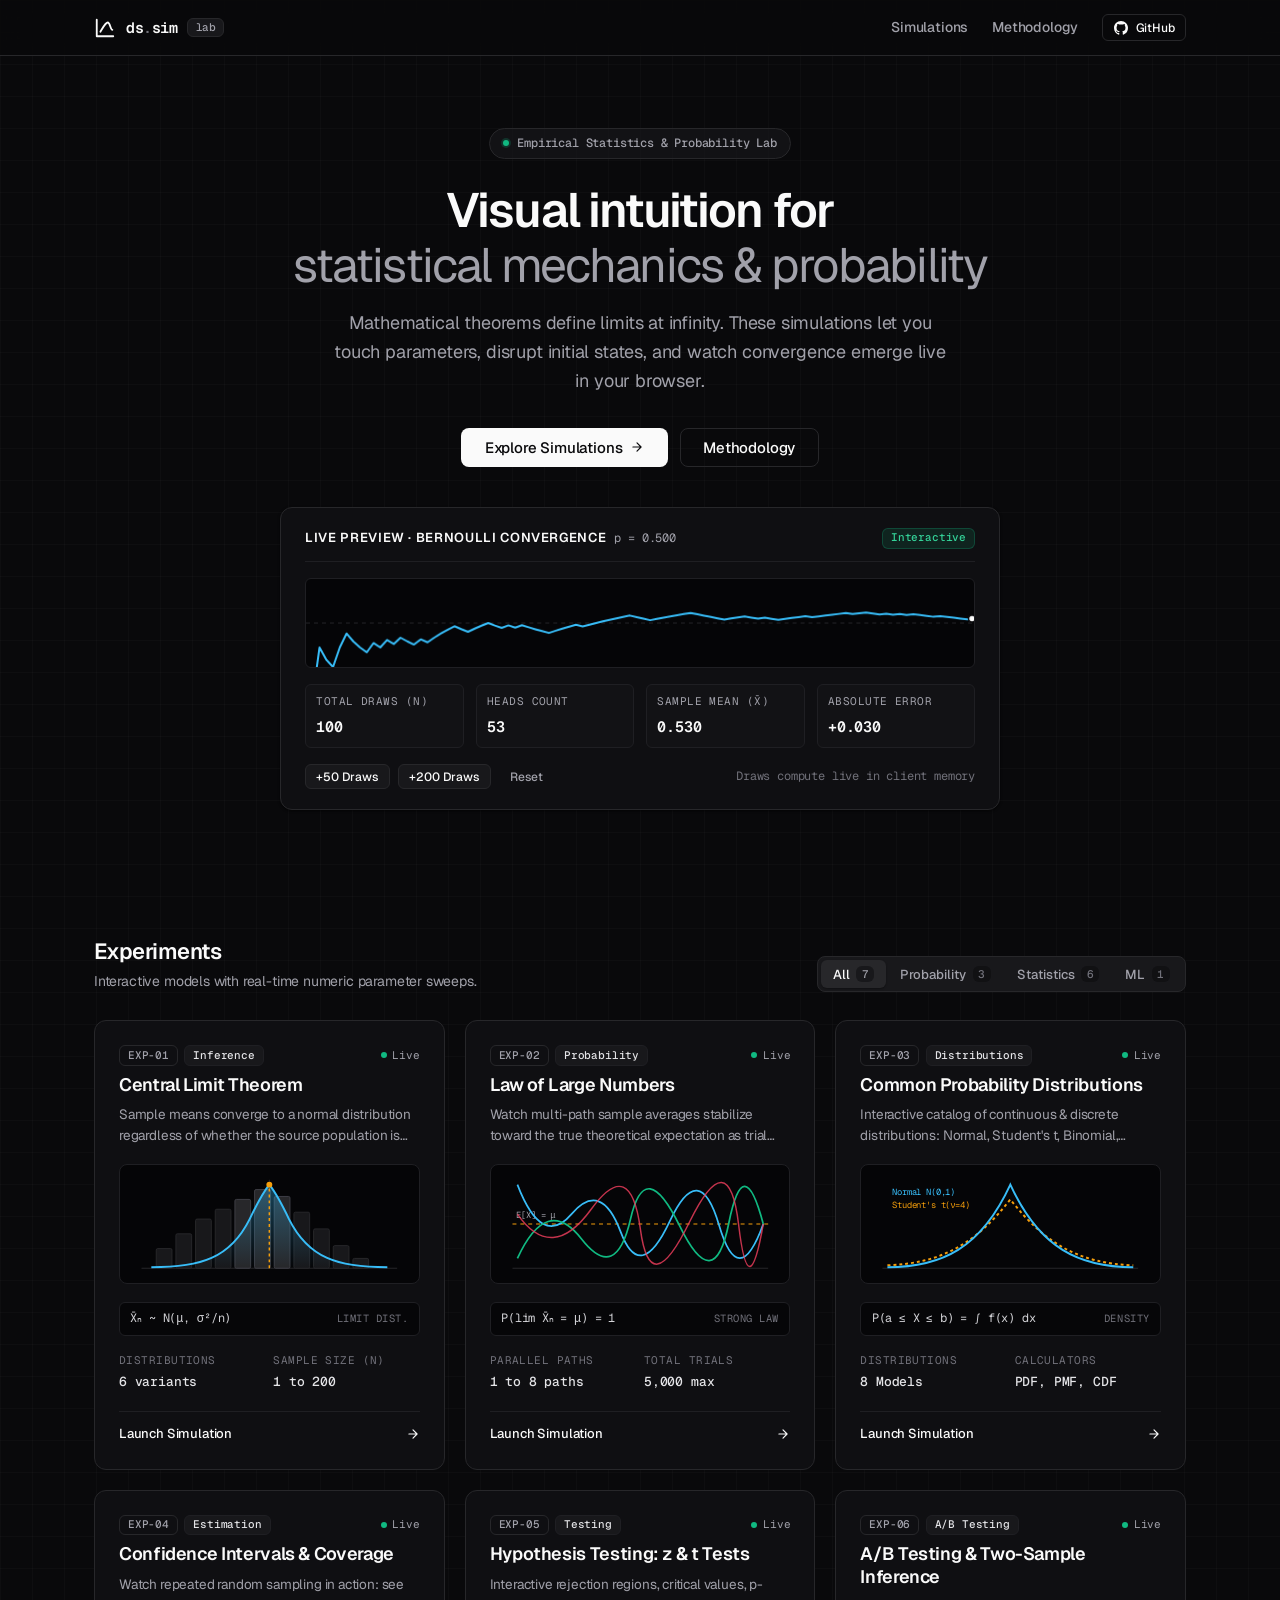
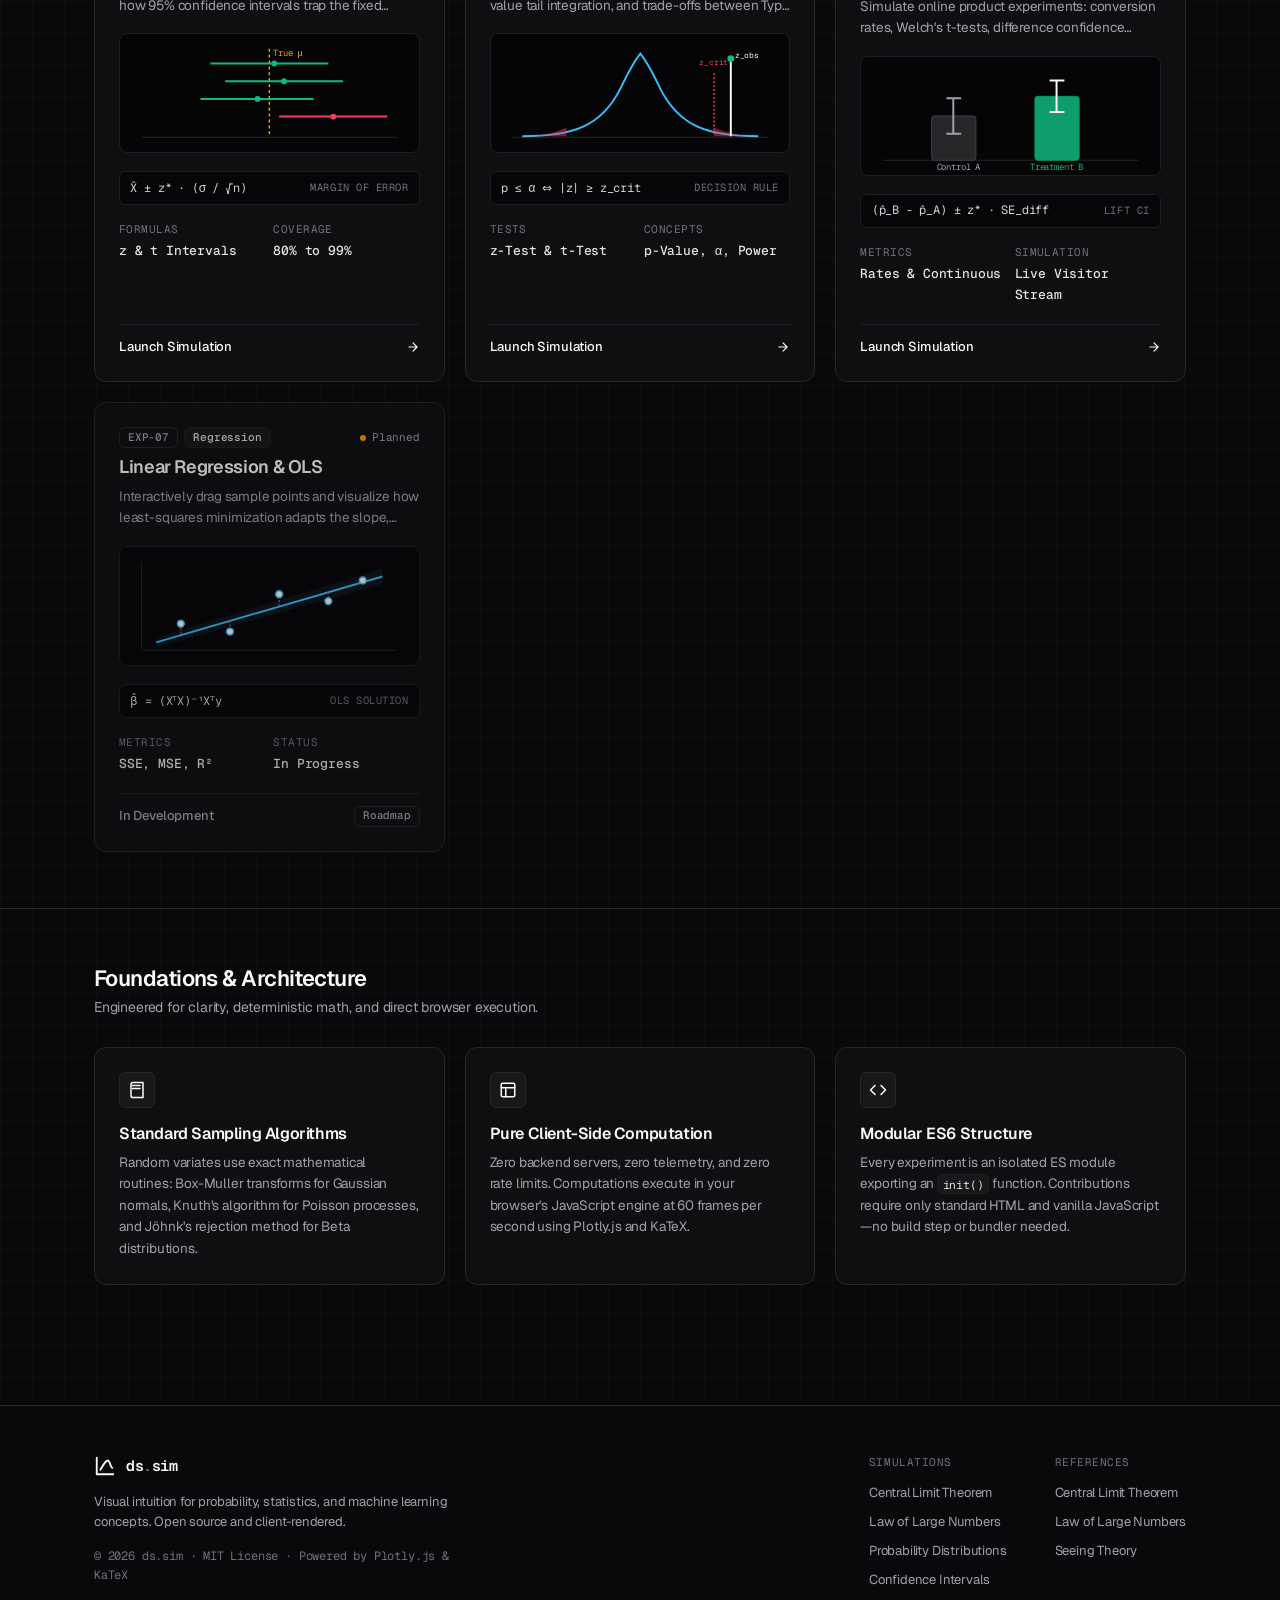
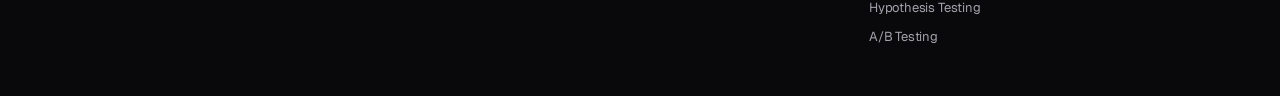
==== commit 0f3bd3a4: "feat: add probability distributions, confidence intervals, hypothesis testing, and a/b testing simul" ====
--- a/index.html
+++ b/index.html
@@ -127,13 +127,13 @@
         <!-- shadcn Filter Tabs -->
         <div class="tabs-list" role="tablist">
           <button class="tabs-trigger active" data-filter="all">
-            All <span class="tab-count">3</span>
+            All <span class="tab-count">7</span>
           </button>
           <button class="tabs-trigger" data-filter="probability">
-            Probability <span class="tab-count">2</span>
+            Probability <span class="tab-count">3</span>
           </button>
           <button class="tabs-trigger" data-filter="statistics">
-            Statistics <span class="tab-count">1</span>
+            Statistics <span class="tab-count">6</span>
           </button>
           <button class="tabs-trigger" data-filter="ml">
             ML <span class="tab-count">1</span>
@@ -166,10 +166,8 @@
                   <stop offset="100%" stop-color="#38bdf8" stop-opacity="0.0"/>
                 </linearGradient>
               </defs>
-              <!-- Grid lines -->
               <line x1="20" y1="105" x2="280" y2="105" stroke="#27272a" stroke-width="1"/>
               <line x1="150" y1="15" x2="150" y2="105" stroke="#27272a" stroke-dasharray="2 2" stroke-width="1"/>
-              <!-- Background population discrete bars -->
               <rect x="35" y="85" width="16" height="20" rx="1.5" fill="#18181b" stroke="#27272a"/>
               <rect x="55" y="70" width="16" height="35" rx="1.5" fill="#18181b" stroke="#27272a"/>
               <rect x="75" y="55" width="16" height="50" rx="1.5" fill="#18181b" stroke="#27272a"/>
@@ -181,10 +179,8 @@
               <rect x="195" y="65" width="16" height="40" rx="1.5" fill="#18181b" stroke="#27272a"/>
               <rect x="215" y="82" width="16" height="23" rx="1.5" fill="#18181b" stroke="#27272a"/>
               <rect x="235" y="95" width="16" height="10" rx="1.5" fill="#18181b" stroke="#27272a"/>
-              <!-- Smooth Gaussian Bell Curve -->
               <path d="M 30 104 C 80 104, 110 95, 130 55 C 142 30, 150 20, 150 20 C 150 20, 158 30, 170 55 C 190 95, 220 104, 270 104" stroke="#38bdf8" stroke-width="2" fill="none"/>
               <path d="M 30 104 C 80 104, 110 95, 130 55 C 142 30, 150 20, 150 20 C 150 20, 158 30, 170 55 C 190 95, 220 104, 270 104 L 270 105 L 30 105 Z" fill="url(#cltGrad)"/>
-              <!-- Mean Indicator -->
               <line x1="150" y1="18" x2="150" y2="105" stroke="#f59e0b" stroke-width="1.5" stroke-dasharray="3 3"/>
               <circle cx="150" cy="20" r="3" fill="#f59e0b"/>
             </svg>
@@ -230,15 +226,11 @@
           <!-- SVG Visual Preview: Multiple Stochastic Paths Converging -->
           <div class="card-visual">
             <svg viewBox="0 0 300 120" fill="none" xmlns="http://www.w3.org/2000/svg">
-              <!-- Grid & Benchmark -->
               <line x1="20" y1="105" x2="280" y2="105" stroke="#27272a" stroke-width="1"/>
               <line x1="20" y1="60" x2="280" y2="60" stroke="#f59e0b" stroke-width="1.2" stroke-dasharray="4 4"/>
               <text x="24" y="54" fill="#a1a1aa" font-family="'Geist Mono', monospace" font-size="9">E[X] = μ</text>
-              <!-- Path 1 (Blue) -->
               <path d="M 25 20 Q 50 85, 80 50 T 130 68 T 180 57 T 230 61 T 275 60" stroke="#38bdf8" stroke-width="1.75" fill="none"/>
-              <!-- Path 2 (Emerald) -->
               <path d="M 25 95 Q 55 30, 90 75 T 140 55 T 190 62 T 240 59 T 275 60" stroke="#10b981" stroke-width="1.75" fill="none"/>
-              <!-- Path 3 (Rose) -->
               <path d="M 25 50 Q 60 100, 100 45 T 150 65 T 200 58 T 250 61 T 275 60" stroke="#f43f5e" stroke-width="1.5" stroke-opacity="0.8" fill="none"/>
             </svg>
           </div>
@@ -266,12 +258,231 @@
           </div>
         </a>
 
-        <!-- Card 3: Linear Regression (Coming Soon) -->
+        <!-- Card 3: Probability Distributions -->
+        <a href="experiments/probability-distributions/index.html" class="experiment-card" data-category="probability statistics">
+          <div class="card-header">
+            <div class="card-meta">
+              <div class="card-meta-left">
+                <span class="badge badge-outline">EXP-03</span>
+                <span class="badge badge-secondary">Distributions</span>
+              </div>
+              <span class="status-indicator"><span class="status-dot"></span> Live</span>
+            </div>
+            <h3 class="card-title">Common Probability Distributions</h3>
+            <p class="card-description">Interactive catalog of continuous &amp; discrete distributions: Normal, Student's t, Binomial, Poisson, Chi-Square, and Exponential.</p>
+          </div>
+
+          <!-- SVG Visual Preview: Normal vs Heavy-Tailed Student's t Curve -->
+          <div class="card-visual">
+            <svg viewBox="0 0 300 120" fill="none" xmlns="http://www.w3.org/2000/svg">
+              <line x1="20" y1="105" x2="280" y2="105" stroke="#27272a" stroke-width="1"/>
+              <!-- Student's t (amber, heavier tails) -->
+              <path d="M 25 102 C 80 100, 115 80, 150 35 C 185 80, 220 100, 275 102" stroke="#f59e0b" stroke-width="2" stroke-dasharray="3 3" fill="none"/>
+              <!-- Gaussian normal (cyan, taller peak) -->
+              <path d="M 25 104 C 80 104, 120 85, 150 20 C 180 85, 220 104, 275 104" stroke="#38bdf8" stroke-width="2" fill="none"/>
+              <text x="30" y="30" fill="#38bdf8" font-family="'Geist Mono', monospace" font-size="9">Normal N(0,1)</text>
+              <text x="30" y="44" fill="#f59e0b" font-family="'Geist Mono', monospace" font-size="9">Student's t(ν=4)</text>
+            </svg>
+          </div>
+
+          <div class="card-content">
+            <div class="formula-box">
+              <code>P(a ≤ X ≤ b) = ∫ f(x) dx</code>
+              <span class="formula-label">Density</span>
+            </div>
+            <div class="card-specs">
+              <div class="spec-item">
+                <span class="spec-label">Distributions</span>
+                <span class="spec-value">8 Models</span>
+              </div>
+              <div class="spec-item">
+                <span class="spec-label">Calculators</span>
+                <span class="spec-value">PDF, PMF, CDF</span>
+              </div>
+            </div>
+          </div>
+
+          <div class="card-footer">
+            <span class="card-link-text">Launch Simulation</span>
+            <svg class="card-link-arrow" viewBox="0 0 24 24" fill="none" stroke="currentColor" stroke-width="2" stroke-linecap="round" stroke-linejoin="round"><path d="M5 12h14M12 5l7 7-7 7"/></svg>
+          </div>
+        </a>
+
+        <!-- Card 4: Confidence Intervals -->
+        <a href="experiments/confidence-intervals/index.html" class="experiment-card" data-category="statistics">
+          <div class="card-header">
+            <div class="card-meta">
+              <div class="card-meta-left">
+                <span class="badge badge-outline">EXP-04</span>
+                <span class="badge badge-secondary">Estimation</span>
+              </div>
+              <span class="status-indicator"><span class="status-dot"></span> Live</span>
+            </div>
+            <h3 class="card-title">Confidence Intervals &amp; Coverage</h3>
+            <p class="card-description">Watch repeated random sampling in action: see how 95% confidence intervals trap the fixed population mean μ in long-run trials.</p>
+          </div>
+
+          <!-- SVG Visual Preview: Confidence Intervals with Hits and Misses -->
+          <div class="card-visual">
+            <svg viewBox="0 0 300 120" fill="none" xmlns="http://www.w3.org/2000/svg">
+              <line x1="20" y1="105" x2="280" y2="105" stroke="#27272a" stroke-width="1"/>
+              <!-- Reference Line μ -->
+              <line x1="150" y1="15" x2="150" y2="105" stroke="#f59e0b" stroke-width="1.5" stroke-dasharray="3 3"/>
+              <!-- Green Hits -->
+              <line x1="90" y1="30" x2="210" y2="30" stroke="#10b981" stroke-width="2"/>
+              <circle cx="155" cy="30" r="3" fill="#10b981"/>
+              <line x1="105" y1="48" x2="225" y2="48" stroke="#10b981" stroke-width="2"/>
+              <circle cx="165" cy="48" r="3" fill="#10b981"/>
+              <line x1="80" y1="66" x2="195" y2="66" stroke="#10b981" stroke-width="2"/>
+              <circle cx="138" cy="66" r="3" fill="#10b981"/>
+              <!-- Red Miss -->
+              <line x1="160" y1="84" x2="270" y2="84" stroke="#f43f5e" stroke-width="2"/>
+              <circle cx="215" cy="84" r="3" fill="#f43f5e"/>
+              <text x="154" y="22" fill="#f59e0b" font-family="'Geist Mono', monospace" font-size="9">True μ</text>
+            </svg>
+          </div>
+
+          <div class="card-content">
+            <div class="formula-box">
+              <code>X̄ ± z* · (σ / √n)</code>
+              <span class="formula-label">Margin of Error</span>
+            </div>
+            <div class="card-specs">
+              <div class="spec-item">
+                <span class="spec-label">Formulas</span>
+                <span class="spec-value">z &amp; t Intervals</span>
+              </div>
+              <div class="spec-item">
+                <span class="spec-label">Coverage</span>
+                <span class="spec-value">80% to 99%</span>
+              </div>
+            </div>
+          </div>
+
+          <div class="card-footer">
+            <span class="card-link-text">Launch Simulation</span>
+            <svg class="card-link-arrow" viewBox="0 0 24 24" fill="none" stroke="currentColor" stroke-width="2" stroke-linecap="round" stroke-linejoin="round"><path d="M5 12h14M12 5l7 7-7 7"/></svg>
+          </div>
+        </a>
+
+        <!-- Card 5: Hypothesis Testing -->
+        <a href="experiments/hypothesis-testing/index.html" class="experiment-card" data-category="statistics">
+          <div class="card-header">
+            <div class="card-meta">
+              <div class="card-meta-left">
+                <span class="badge badge-outline">EXP-05</span>
+                <span class="badge badge-secondary">Testing</span>
+              </div>
+              <span class="status-indicator"><span class="status-dot"></span> Live</span>
+            </div>
+            <h3 class="card-title">Hypothesis Testing: z &amp; t Tests</h3>
+            <p class="card-description">Interactive rejection regions, critical values, p-value tail integration, and trade-offs between Type I/II errors and statistical power.</p>
+          </div>
+
+          <!-- SVG Visual Preview: Null curve with shaded red rejection zone and p-value marker -->
+          <div class="card-visual">
+            <svg viewBox="0 0 300 120" fill="none" xmlns="http://www.w3.org/2000/svg">
+              <line x1="20" y1="105" x2="280" y2="105" stroke="#27272a" stroke-width="1"/>
+              <!-- Null Bell Curve -->
+              <path d="M 30 104 C 80 104, 110 95, 130 55 C 142 30, 150 20, 150 20 C 150 20, 158 30, 170 55 C 190 95, 220 104, 270 104" stroke="#38bdf8" stroke-width="2" fill="none"/>
+              <!-- Critical Rejection Region Tails (Rose) -->
+              <path d="M 30 104 C 45 104, 60 102, 75 95 L 75 104 Z" fill="rgba(244, 63, 94, 0.45)"/>
+              <path d="M 225 95 C 240 102, 255 104, 270 104 L 225 104 Z" fill="rgba(244, 63, 94, 0.45)"/>
+              <!-- Critical line -->
+              <line x1="225" y1="40" x2="225" y2="104" stroke="#f43f5e" stroke-width="1.5" stroke-dasharray="2 2"/>
+              <!-- Observed stat marker -->
+              <line x1="242" y1="25" x2="242" y2="104" stroke="#fafafa" stroke-width="2"/>
+              <circle cx="242" cy="25" r="3.5" fill="#10b981"/>
+              <text x="210" y="32" fill="#f43f5e" font-family="'Geist Mono', monospace" font-size="8">z_crit</text>
+              <text x="246" y="24" fill="#fafafa" font-family="'Geist Mono', monospace" font-size="8">z_obs</text>
+            </svg>
+          </div>
+
+          <div class="card-content">
+            <div class="formula-box">
+              <code>p ≤ α ⇔ |z| ≥ z_crit</code>
+              <span class="formula-label">Decision Rule</span>
+            </div>
+            <div class="card-specs">
+              <div class="spec-item">
+                <span class="spec-label">Tests</span>
+                <span class="spec-value">z-Test &amp; t-Test</span>
+              </div>
+              <div class="spec-item">
+                <span class="spec-label">Concepts</span>
+                <span class="spec-value">p-Value, α, Power</span>
+              </div>
+            </div>
+          </div>
+
+          <div class="card-footer">
+            <span class="card-link-text">Launch Simulation</span>
+            <svg class="card-link-arrow" viewBox="0 0 24 24" fill="none" stroke="currentColor" stroke-width="2" stroke-linecap="round" stroke-linejoin="round"><path d="M5 12h14M12 5l7 7-7 7"/></svg>
+          </div>
+        </a>
+
+        <!-- Card 6: A/B Testing -->
+        <a href="experiments/ab-testing/index.html" class="experiment-card" data-category="statistics">
+          <div class="card-header">
+            <div class="card-meta">
+              <div class="card-meta-left">
+                <span class="badge badge-outline">EXP-06</span>
+                <span class="badge badge-secondary">A/B Testing</span>
+              </div>
+              <span class="status-indicator"><span class="status-dot"></span> Live</span>
+            </div>
+            <h3 class="card-title">A/B Testing &amp; Two-Sample Inference</h3>
+            <p class="card-description">Simulate online product experiments: conversion rates, Welch's t-tests, difference confidence intervals, and the sequential peeking hazard.</p>
+          </div>
+
+          <!-- SVG Visual Preview: Variant A vs Variant B Bar with CI Whiskers -->
+          <div class="card-visual">
+            <svg viewBox="0 0 300 120" fill="none" xmlns="http://www.w3.org/2000/svg">
+              <line x1="20" y1="105" x2="280" y2="105" stroke="#27272a" stroke-width="1"/>
+              <!-- Variant A Bar -->
+              <rect x="70" y="60" width="45" height="45" rx="3" fill="#27272a" stroke="#3f3f46"/>
+              <line x1="92" y1="42" x2="92" y2="78" stroke="#a1a1aa" stroke-width="2"/>
+              <line x1="85" y1="42" x2="100" y2="42" stroke="#a1a1aa" stroke-width="2"/>
+              <line x1="85" y1="78" x2="100" y2="78" stroke="#a1a1aa" stroke-width="2"/>
+              <text x="75" y="115" fill="#a1a1aa" font-family="'Geist Mono', monospace" font-size="9">Control A</text>
+              <!-- Variant B Bar (Winner) -->
+              <rect x="175" y="40" width="45" height="65" rx="3" fill="#10b981" stroke="#059669" fill-opacity="0.85"/>
+              <line x1="197" y1="24" x2="197" y2="56" stroke="#fafafa" stroke-width="2"/>
+              <line x1="190" y1="24" x2="205" y2="24" stroke="#fafafa" stroke-width="2"/>
+              <line x1="190" y1="56" x2="205" y2="56" stroke="#fafafa" stroke-width="2"/>
+              <text x="170" y="115" fill="#10b981" font-family="'Geist Mono', monospace" font-size="9">Treatment B</text>
+            </svg>
+          </div>
+
+          <div class="card-content">
+            <div class="formula-box">
+              <code>(p̂_B - p̂_A) ± z* · SE_diff</code>
+              <span class="formula-label">Lift CI</span>
+            </div>
+            <div class="card-specs">
+              <div class="spec-item">
+                <span class="spec-label">Metrics</span>
+                <span class="spec-value">Rates &amp; Continuous</span>
+              </div>
+              <div class="spec-item">
+                <span class="spec-label">Simulation</span>
+                <span class="spec-value">Live Visitor Stream</span>
+              </div>
+            </div>
+          </div>
+
+          <div class="card-footer">
+            <span class="card-link-text">Launch Simulation</span>
+            <svg class="card-link-arrow" viewBox="0 0 24 24" fill="none" stroke="currentColor" stroke-width="2" stroke-linecap="round" stroke-linejoin="round"><path d="M5 12h14M12 5l7 7-7 7"/></svg>
+          </div>
+        </a>
+
+        <!-- Card 7: Linear Regression (Coming Soon) -->
         <div class="experiment-card coming-soon" data-category="ml statistics">
           <div class="card-header">
             <div class="card-meta">
               <div class="card-meta-left">
-                <span class="badge badge-outline">EXP-03</span>
+                <span class="badge badge-outline">EXP-07</span>
                 <span class="badge badge-secondary">Regression</span>
               </div>
               <span class="status-indicator"><span class="status-dot amber"></span> Planned</span>
@@ -283,19 +494,14 @@
           <!-- SVG Visual Preview: Scatter with Residuals & Fit Line -->
           <div class="card-visual">
             <svg viewBox="0 0 300 120" fill="none" xmlns="http://www.w3.org/2000/svg">
-              <!-- Grid -->
               <line x1="20" y1="105" x2="280" y2="105" stroke="#27272a" stroke-width="1"/>
               <line x1="20" y1="15" x2="20" y2="105" stroke="#27272a" stroke-width="1"/>
-              <!-- Confidence Band -->
               <polygon points="35,92 265,22 265,38 35,102" fill="rgba(56, 189, 248, 0.08)"/>
-              <!-- Fitted Line -->
               <line x1="35" y1="97" x2="265" y2="30" stroke="#38bdf8" stroke-width="2"/>
-              <!-- Residuals (dashed red lines to points) -->
               <line x1="60" y1="89" x2="60" y2="78" stroke="#f43f5e" stroke-width="1.2" stroke-dasharray="2 2"/>
               <line x1="110" y1="75" x2="110" y2="86" stroke="#f43f5e" stroke-width="1.2" stroke-dasharray="2 2"/>
               <line x1="160" y1="60" x2="160" y2="48" stroke="#f43f5e" stroke-width="1.2" stroke-dasharray="2 2"/>
               <line x1="210" y1="46" x2="210" y2="55" stroke="#f43f5e" stroke-width="1.2" stroke-dasharray="2 2"/>
-              <!-- Scatter Points -->
               <circle cx="60" cy="78" r="3.5" fill="#fafafa" stroke="#38bdf8" stroke-width="1.5"/>
               <circle cx="110" cy="86" r="3.5" fill="#fafafa" stroke="#38bdf8" stroke-width="1.5"/>
               <circle cx="160" cy="48" r="3.5" fill="#fafafa" stroke="#38bdf8" stroke-width="1.5"/>
@@ -401,7 +607,10 @@
           <span class="footer-nav-title">Simulations</span>
           <a href="experiments/central-limit-theorem/index.html" class="footer-nav-link">Central Limit Theorem</a>
           <a href="experiments/law-of-large-numbers/index.html" class="footer-nav-link">Law of Large Numbers</a>
-          <a href="#experiments" class="footer-nav-link">Linear Regression (Planned)</a>
+          <a href="experiments/probability-distributions/index.html" class="footer-nav-link">Probability Distributions</a>
+          <a href="experiments/confidence-intervals/index.html" class="footer-nav-link">Confidence Intervals</a>
+          <a href="experiments/hypothesis-testing/index.html" class="footer-nav-link">Hypothesis Testing</a>
+          <a href="experiments/ab-testing/index.html" class="footer-nav-link">A/B Testing</a>
         </div>
         <div class="footer-nav-col">
           <span class="footer-nav-title">References</span>
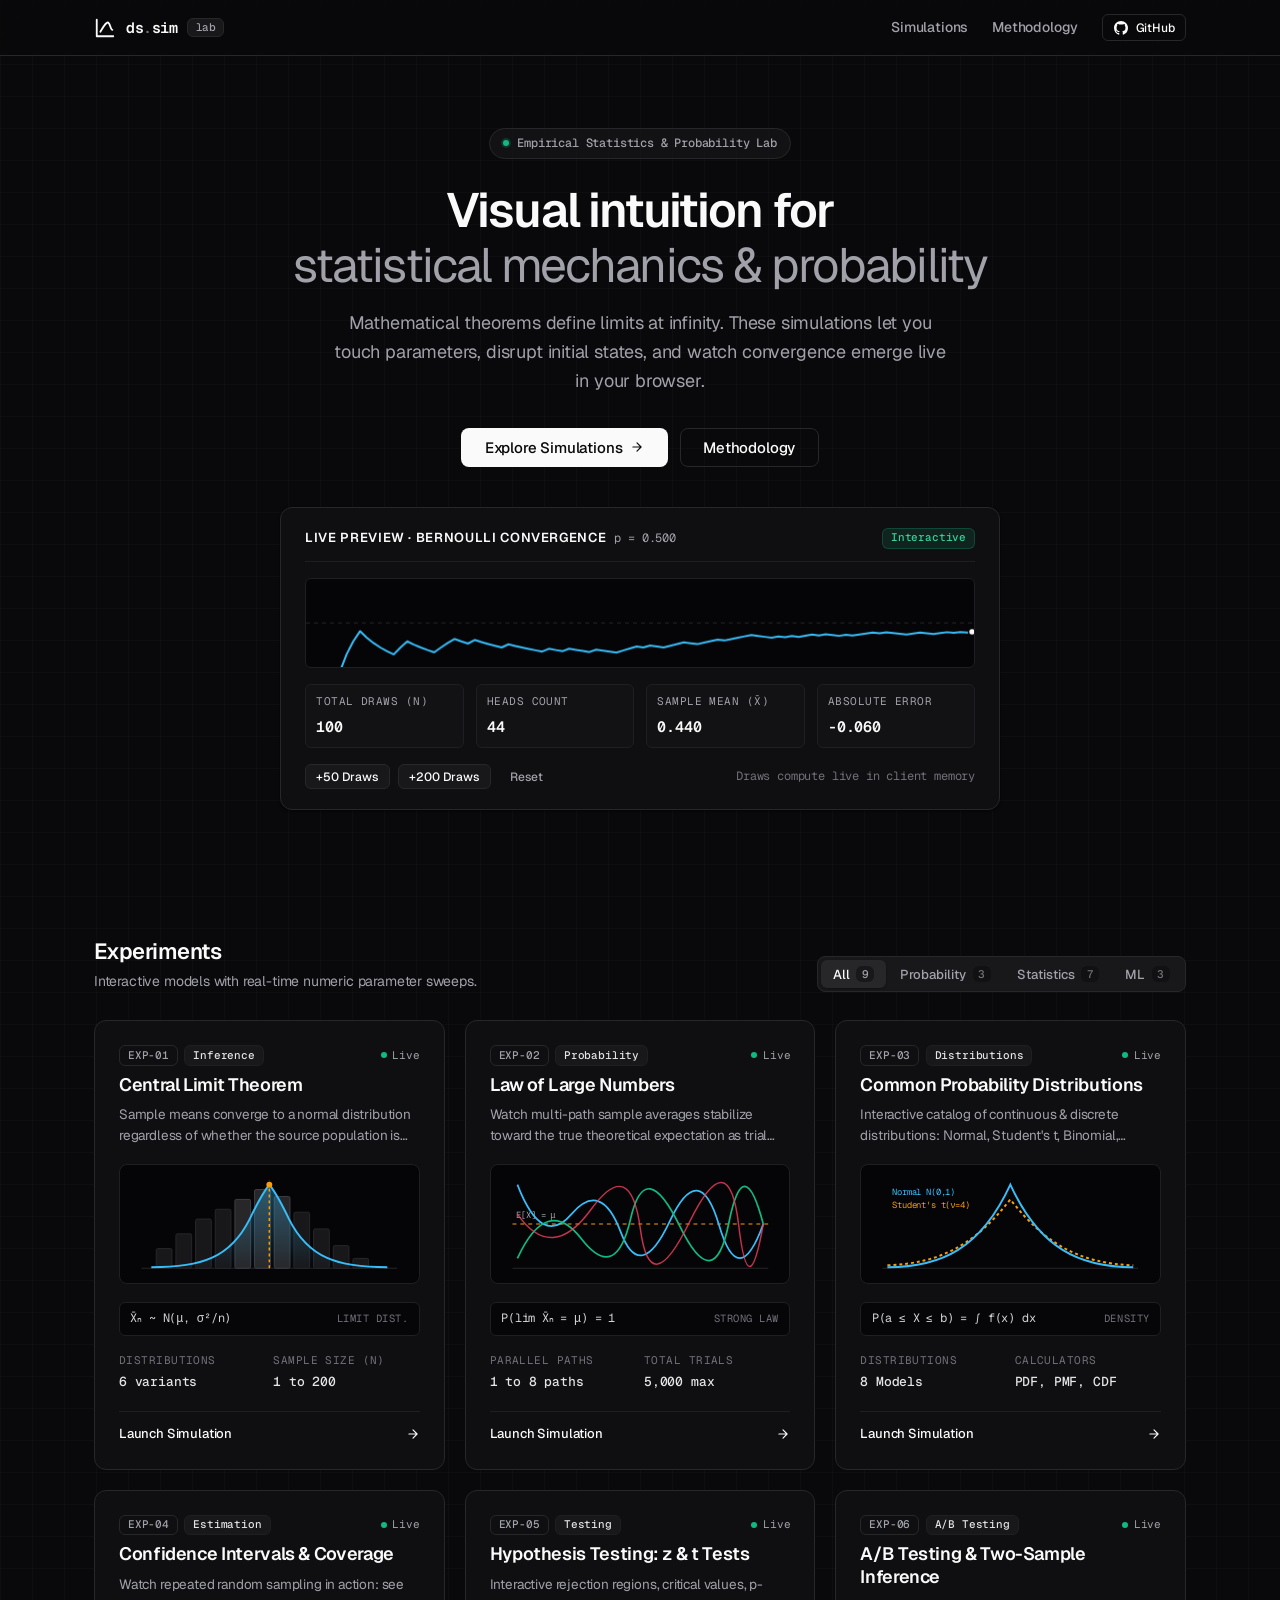
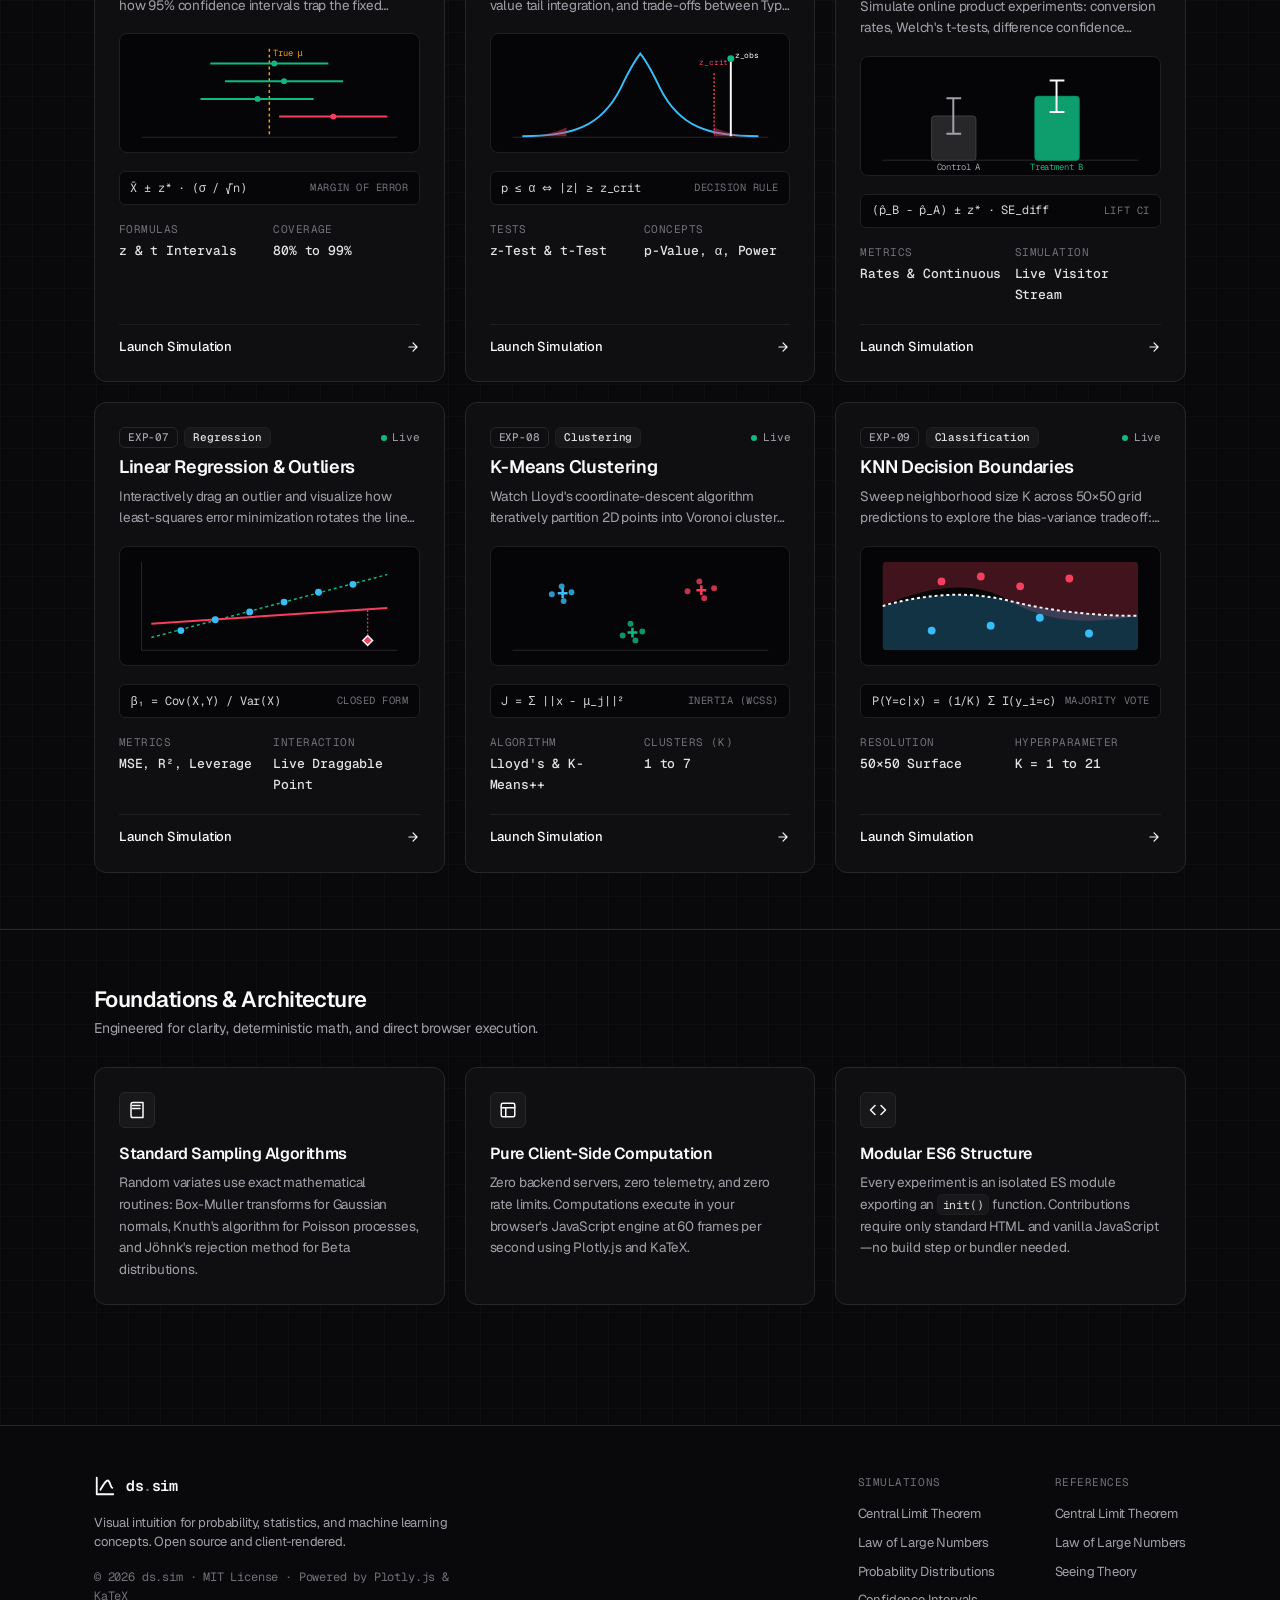
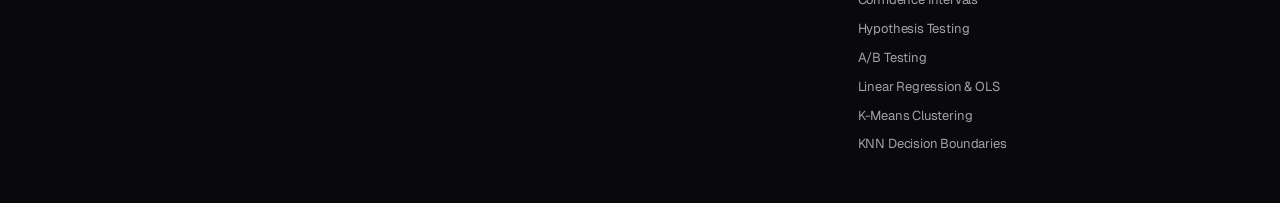
==== commit b83b9d12: "feat: add K-Means clustering, KNN decision boundaries, and OLS regression simulations" ====
--- a/index.html
+++ b/index.html
@@ -127,16 +127,16 @@
         <!-- shadcn Filter Tabs -->
         <div class="tabs-list" role="tablist">
           <button class="tabs-trigger active" data-filter="all">
-            All <span class="tab-count">7</span>
+            All <span class="tab-count">9</span>
           </button>
           <button class="tabs-trigger" data-filter="probability">
             Probability <span class="tab-count">3</span>
           </button>
           <button class="tabs-trigger" data-filter="statistics">
-            Statistics <span class="tab-count">6</span>
+            Statistics <span class="tab-count">7</span>
           </button>
           <button class="tabs-trigger" data-filter="ml">
-            ML <span class="tab-count">1</span>
+            ML <span class="tab-count">3</span>
           </button>
         </div>
       </div>
@@ -477,18 +477,18 @@
           </div>
         </a>
 
-        <!-- Card 7: Linear Regression (Coming Soon) -->
-        <div class="experiment-card coming-soon" data-category="ml statistics">
+        <!-- Card 7: Linear Regression & OLS -->
+        <a href="experiments/linear-regression/index.html" class="experiment-card" data-category="ml statistics">
           <div class="card-header">
             <div class="card-meta">
               <div class="card-meta-left">
                 <span class="badge badge-outline">EXP-07</span>
                 <span class="badge badge-secondary">Regression</span>
               </div>
-              <span class="status-indicator"><span class="status-dot amber"></span> Planned</span>
-            </div>
-            <h3 class="card-title">Linear Regression &amp; OLS</h3>
-            <p class="card-description">Interactively drag sample points and visualize how least-squares minimization adapts the slope, intercept, residuals, and R².</p>
+              <span class="status-indicator"><span class="status-dot"></span> Live</span>
+            </div>
+            <h3 class="card-title">Linear Regression &amp; Outliers</h3>
+            <p class="card-description">Interactively drag an outlier and visualize how least-squares error minimization rotates the line of best fit and blows up MSE.</p>
           </div>
 
           <!-- SVG Visual Preview: Scatter with Residuals & Fit Line -->
@@ -496,42 +496,182 @@
             <svg viewBox="0 0 300 120" fill="none" xmlns="http://www.w3.org/2000/svg">
               <line x1="20" y1="105" x2="280" y2="105" stroke="#27272a" stroke-width="1"/>
               <line x1="20" y1="15" x2="20" y2="105" stroke="#27272a" stroke-width="1"/>
-              <polygon points="35,92 265,22 265,38 35,102" fill="rgba(56, 189, 248, 0.08)"/>
-              <line x1="35" y1="97" x2="265" y2="30" stroke="#38bdf8" stroke-width="2"/>
-              <line x1="60" y1="89" x2="60" y2="78" stroke="#f43f5e" stroke-width="1.2" stroke-dasharray="2 2"/>
-              <line x1="110" y1="75" x2="110" y2="86" stroke="#f43f5e" stroke-width="1.2" stroke-dasharray="2 2"/>
-              <line x1="160" y1="60" x2="160" y2="48" stroke="#f43f5e" stroke-width="1.2" stroke-dasharray="2 2"/>
-              <line x1="210" y1="46" x2="210" y2="55" stroke="#f43f5e" stroke-width="1.2" stroke-dasharray="2 2"/>
-              <circle cx="60" cy="78" r="3.5" fill="#fafafa" stroke="#38bdf8" stroke-width="1.5"/>
-              <circle cx="110" cy="86" r="3.5" fill="#fafafa" stroke="#38bdf8" stroke-width="1.5"/>
-              <circle cx="160" cy="48" r="3.5" fill="#fafafa" stroke="#38bdf8" stroke-width="1.5"/>
-              <circle cx="210" cy="55" r="3.5" fill="#fafafa" stroke="#38bdf8" stroke-width="1.5"/>
-              <circle cx="245" cy="34" r="3.5" fill="#fafafa" stroke="#38bdf8" stroke-width="1.5"/>
+              <!-- Baseline uncorrupted line (dashed green) -->
+              <line x1="30" y1="92" x2="270" y2="28" stroke="#10b981" stroke-width="1.5" stroke-dasharray="3 3"/>
+              <!-- OLS line pulled down by outlier (rose) -->
+              <line x1="30" y1="78" x2="270" y2="62" stroke="#f43f5e" stroke-width="2"/>
+              <!-- Clean points (sky blue) -->
+              <circle cx="60" cy="85" r="3.5" fill="#38bdf8"/>
+              <circle cx="95" cy="74" r="3.5" fill="#38bdf8"/>
+              <circle cx="130" cy="66" r="3.5" fill="#38bdf8"/>
+              <circle cx="165" cy="56" r="3.5" fill="#38bdf8"/>
+              <circle cx="200" cy="46" r="3.5" fill="#38bdf8"/>
+              <circle cx="235" cy="38" r="3.5" fill="#38bdf8"/>
+              <!-- Outlier point (large red diamond) -->
+              <polygon points="245,95 250,90 255,95 250,100" fill="#f43f5e" stroke="#fafafa" stroke-width="1.5"/>
+              <!-- Residual drop line for outlier -->
+              <line x1="250" y1="64" x2="250" y2="92" stroke="#f43f5e" stroke-width="1.2" stroke-dasharray="2 2"/>
             </svg>
           </div>
 
           <div class="card-content">
             <div class="formula-box">
-              <code>β̂ = (XᵀX)⁻¹Xᵀy</code>
-              <span class="formula-label">OLS Solution</span>
+              <code>β₁ = Cov(X,Y) / Var(X)</code>
+              <span class="formula-label">Closed Form</span>
             </div>
             <div class="card-specs">
               <div class="spec-item">
                 <span class="spec-label">Metrics</span>
-                <span class="spec-value">SSE, MSE, R²</span>
-              </div>
-              <div class="spec-item">
-                <span class="spec-label">Status</span>
-                <span class="spec-value">In Progress</span>
+                <span class="spec-value">MSE, R², Leverage</span>
+              </div>
+              <div class="spec-item">
+                <span class="spec-label">Interaction</span>
+                <span class="spec-value">Live Draggable Point</span>
               </div>
             </div>
           </div>
 
           <div class="card-footer">
-            <span class="card-link-text" style="color: var(--muted-foreground);">In Development</span>
-            <span class="badge badge-outline">Roadmap</span>
-          </div>
-        </div>
+            <span class="card-link-text">Launch Simulation</span>
+            <svg class="card-link-arrow" viewBox="0 0 24 24" fill="none" stroke="currentColor" stroke-width="2" stroke-linecap="round" stroke-linejoin="round"><path d="M5 12h14M12 5l7 7-7 7"/></svg>
+          </div>
+        </a>
+
+        <!-- Card 8: K-Means Clustering -->
+        <a href="experiments/kmeans-clustering/index.html" class="experiment-card" data-category="ml">
+          <div class="card-header">
+            <div class="card-meta">
+              <div class="card-meta-left">
+                <span class="badge badge-outline">EXP-08</span>
+                <span class="badge badge-secondary">Clustering</span>
+              </div>
+              <span class="status-indicator"><span class="status-dot"></span> Live</span>
+            </div>
+            <h3 class="card-title">K-Means Clustering</h3>
+            <p class="card-description">Watch Lloyd's coordinate-descent algorithm iteratively partition 2D points into Voronoi clusters and converge to local WCSS minima.</p>
+          </div>
+
+          <!-- SVG Visual Preview: 3 Clusters with Centroid Crosses -->
+          <div class="card-visual">
+            <svg viewBox="0 0 300 120" fill="none" xmlns="http://www.w3.org/2000/svg">
+              <line x1="20" y1="105" x2="280" y2="105" stroke="#27272a" stroke-width="1"/>
+              <!-- Cluster 1: Sky Blue -->
+              <circle cx="70" cy="40" r="3" fill="#38bdf8" opacity="0.8"/>
+              <circle cx="60" cy="48" r="3" fill="#38bdf8" opacity="0.8"/>
+              <circle cx="80" cy="46" r="3" fill="#38bdf8" opacity="0.8"/>
+              <circle cx="72" cy="55" r="3" fill="#38bdf8" opacity="0.8"/>
+              <!-- Centroid 1 (Cross) -->
+              <line x1="66" y1="47" x2="76" y2="47" stroke="#38bdf8" stroke-width="2.5"/>
+              <line x1="71" y1="42" x2="71" y2="52" stroke="#38bdf8" stroke-width="2.5"/>
+
+              <!-- Cluster 2: Rose Red -->
+              <circle cx="210" cy="35" r="3" fill="#f43f5e" opacity="0.8"/>
+              <circle cx="225" cy="42" r="3" fill="#f43f5e" opacity="0.8"/>
+              <circle cx="198" cy="45" r="3" fill="#f43f5e" opacity="0.8"/>
+              <circle cx="215" cy="52" r="3" fill="#f43f5e" opacity="0.8"/>
+              <!-- Centroid 2 (Cross) -->
+              <line x1="207" y1="44" x2="217" y2="44" stroke="#f43f5e" stroke-width="2.5"/>
+              <line x1="212" y1="39" x2="212" y2="49" stroke="#f43f5e" stroke-width="2.5"/>
+
+              <!-- Cluster 3: Emerald Green -->
+              <circle cx="140" cy="78" r="3" fill="#10b981" opacity="0.8"/>
+              <circle cx="152" cy="86" r="3" fill="#10b981" opacity="0.8"/>
+              <circle cx="132" cy="90" r="3" fill="#10b981" opacity="0.8"/>
+              <circle cx="145" cy="95" r="3" fill="#10b981" opacity="0.8"/>
+              <!-- Centroid 3 (Cross) -->
+              <line x1="137" y1="87" x2="147" y2="87" stroke="#10b981" stroke-width="2.5"/>
+              <line x1="142" y1="82" x2="142" y2="92" stroke="#10b981" stroke-width="2.5"/>
+            </svg>
+          </div>
+
+          <div class="card-content">
+            <div class="formula-box">
+              <code>J = Σ ||x - μ_j||²</code>
+              <span class="formula-label">Inertia (WCSS)</span>
+            </div>
+            <div class="card-specs">
+              <div class="spec-item">
+                <span class="spec-label">Algorithm</span>
+                <span class="spec-value">Lloyd's &amp; K-Means++</span>
+              </div>
+              <div class="spec-item">
+                <span class="spec-label">Clusters (K)</span>
+                <span class="spec-value">1 to 7</span>
+              </div>
+            </div>
+          </div>
+
+          <div class="card-footer">
+            <span class="card-link-text">Launch Simulation</span>
+            <svg class="card-link-arrow" viewBox="0 0 24 24" fill="none" stroke="currentColor" stroke-width="2" stroke-linecap="round" stroke-linejoin="round"><path d="M5 12h14M12 5l7 7-7 7"/></svg>
+          </div>
+        </a>
+
+        <!-- Card 9: K-Nearest Neighbors -->
+        <a href="experiments/knn-classification/index.html" class="experiment-card" data-category="ml">
+          <div class="card-header">
+            <div class="card-meta">
+              <div class="card-meta-left">
+                <span class="badge badge-outline">EXP-09</span>
+                <span class="badge badge-secondary">Classification</span>
+              </div>
+              <span class="status-indicator"><span class="status-dot"></span> Live</span>
+            </div>
+            <h3 class="card-title">KNN Decision Boundaries</h3>
+            <p class="card-description">Sweep neighborhood size K across 50×50 grid predictions to explore the bias-variance tradeoff: overfitting vs underfitting.</p>
+          </div>
+
+          <!-- SVG Visual Preview: Two-Tone Decision Boundary -->
+          <div class="card-visual">
+            <svg viewBox="0 0 300 120" fill="none" xmlns="http://www.w3.org/2000/svg">
+              <defs>
+                <clipPath id="boundaryClip">
+                  <rect x="20" y="15" width="260" height="90" rx="4"/>
+                </clipPath>
+              </defs>
+              <g clip-path="url(#boundaryClip)">
+                <!-- Class A Region (Light Red) -->
+                <path d="M 20 15 L 280 15 L 280 70 Q 200 85 150 55 T 20 60 Z" fill="rgba(244, 63, 94, 0.25)"/>
+                <!-- Class B Region (Light Blue) -->
+                <path d="M 20 60 Q 90 40 150 55 T 280 70 L 280 105 L 20 105 Z" fill="rgba(56, 189, 248, 0.25)"/>
+                <!-- Decision Boundary Line -->
+                <path d="M 20 60 Q 90 40 150 55 T 280 70" stroke="#fafafa" stroke-width="2" stroke-dasharray="3 3"/>
+                <!-- Class A Red Points -->
+                <circle cx="80" cy="35" r="4" fill="#f43f5e"/>
+                <circle cx="120" cy="30" r="4" fill="#f43f5e"/>
+                <circle cx="160" cy="40" r="4" fill="#f43f5e"/>
+                <circle cx="210" cy="32" r="4" fill="#f43f5e"/>
+                <!-- Class B Blue Points -->
+                <circle cx="70" cy="85" r="4" fill="#38bdf8"/>
+                <circle cx="130" cy="80" r="4" fill="#38bdf8"/>
+                <circle cx="180" cy="72" r="4" fill="#38bdf8"/>
+                <circle cx="230" cy="88" r="4" fill="#38bdf8"/>
+              </g>
+            </svg>
+          </div>
+
+          <div class="card-content">
+            <div class="formula-box">
+              <code>P(Y=c|x) = (1/K) Σ I(y_i=c)</code>
+              <span class="formula-label">Majority Vote</span>
+            </div>
+            <div class="card-specs">
+              <div class="spec-item">
+                <span class="spec-label">Resolution</span>
+                <span class="spec-value">50×50 Surface</span>
+              </div>
+              <div class="spec-item">
+                <span class="spec-label">Hyperparameter</span>
+                <span class="spec-value">K = 1 to 21</span>
+              </div>
+            </div>
+          </div>
+
+          <div class="card-footer">
+            <span class="card-link-text">Launch Simulation</span>
+            <svg class="card-link-arrow" viewBox="0 0 24 24" fill="none" stroke="currentColor" stroke-width="2" stroke-linecap="round" stroke-linejoin="round"><path d="M5 12h14M12 5l7 7-7 7"/></svg>
+          </div>
+        </a>
 
       </div>
 
@@ -611,6 +751,9 @@
           <a href="experiments/confidence-intervals/index.html" class="footer-nav-link">Confidence Intervals</a>
           <a href="experiments/hypothesis-testing/index.html" class="footer-nav-link">Hypothesis Testing</a>
           <a href="experiments/ab-testing/index.html" class="footer-nav-link">A/B Testing</a>
+          <a href="experiments/linear-regression/index.html" class="footer-nav-link">Linear Regression &amp; OLS</a>
+          <a href="experiments/kmeans-clustering/index.html" class="footer-nav-link">K-Means Clustering</a>
+          <a href="experiments/knn-classification/index.html" class="footer-nav-link">KNN Decision Boundaries</a>
         </div>
         <div class="footer-nav-col">
           <span class="footer-nav-title">References</span>
--- a/css/style.css
+++ b/css/style.css
@@ -1297,6 +1297,109 @@
   color: var(--foreground);
 }
 
+/* ----- Simulation Workspace Layout (Sidebar + Main Visualization) ----- */
+.sim-layout {
+  display: grid;
+  grid-template-columns: 340px 1fr;
+  gap: 1.5rem;
+  align-items: start;
+  margin-top: 1.5rem;
+  margin-bottom: 2rem;
+}
+
+.sim-sidebar {
+  display: flex;
+  flex-direction: column;
+  gap: 1.25rem;
+  min-width: 0;
+}
+
+.sim-main {
+  display: flex;
+  flex-direction: column;
+  gap: 1.25rem;
+  min-width: 0;
+}
+
+.stats-panel-card {
+  background: var(--card-elevated);
+  border: 1px solid var(--border);
+  border-radius: var(--radius-lg);
+  padding: 1.25rem;
+}
+
+.stats-panel-title {
+  font-size: 0.75rem;
+  font-family: var(--font-mono);
+  text-transform: uppercase;
+  letter-spacing: 0.05em;
+  color: var(--muted-foreground);
+  margin-bottom: 0.85rem;
+  display: flex;
+  align-items: center;
+  justify-content: space-between;
+}
+
+.stats-row {
+  display: flex;
+  justify-content: space-between;
+  align-items: center;
+  padding: 0.45rem 0;
+  border-bottom: 1px solid var(--border-subtle);
+  font-size: 0.8125rem;
+}
+
+.stats-row:last-child {
+  border-bottom: none;
+}
+
+.stats-row-label {
+  color: var(--muted-foreground);
+}
+
+.stats-row-value {
+  font-family: var(--font-mono);
+  font-weight: 600;
+  color: var(--foreground);
+}
+
+.radio-pill-group {
+  display: flex;
+  background: var(--secondary);
+  border: 1px solid var(--border);
+  border-radius: var(--radius);
+  padding: 0.25rem;
+  gap: 0.25rem;
+}
+
+.radio-pill-group label {
+  flex: 1;
+  text-align: center;
+  padding: 0.45rem 0.6rem;
+  font-size: 0.75rem;
+  border-radius: var(--radius-sm);
+  cursor: pointer;
+  margin: 0;
+  color: var(--muted-foreground);
+  transition: all var(--transition-fast);
+  display: flex;
+  align-items: center;
+  justify-content: center;
+  gap: 0.35rem;
+  user-select: none;
+}
+
+.radio-pill-group input[type="radio"] {
+  display: none;
+}
+
+.radio-pill-group label.active,
+.radio-pill-group label:has(input[type="radio"]:checked) {
+  background: var(--border-hover);
+  color: var(--foreground);
+  font-weight: 600;
+}
+
 /* ----- Utility Classes ----- */
 .text-center { text-align: center; }
 .text-muted  { color: var(--muted-foreground); }
@@ -1304,6 +1407,9 @@
 .hidden      { display: none !important; }
 
 /* ----- Responsive Breakpoints ----- */
+@media (max-width: 980px) {
+  .sim-layout { grid-template-columns: 1fr; }
+}
 @media (max-width: 900px) {
   .hero-title { font-size: 2.25rem; }
   .grid-3, .features-grid { grid-template-columns: repeat(2, 1fr); }
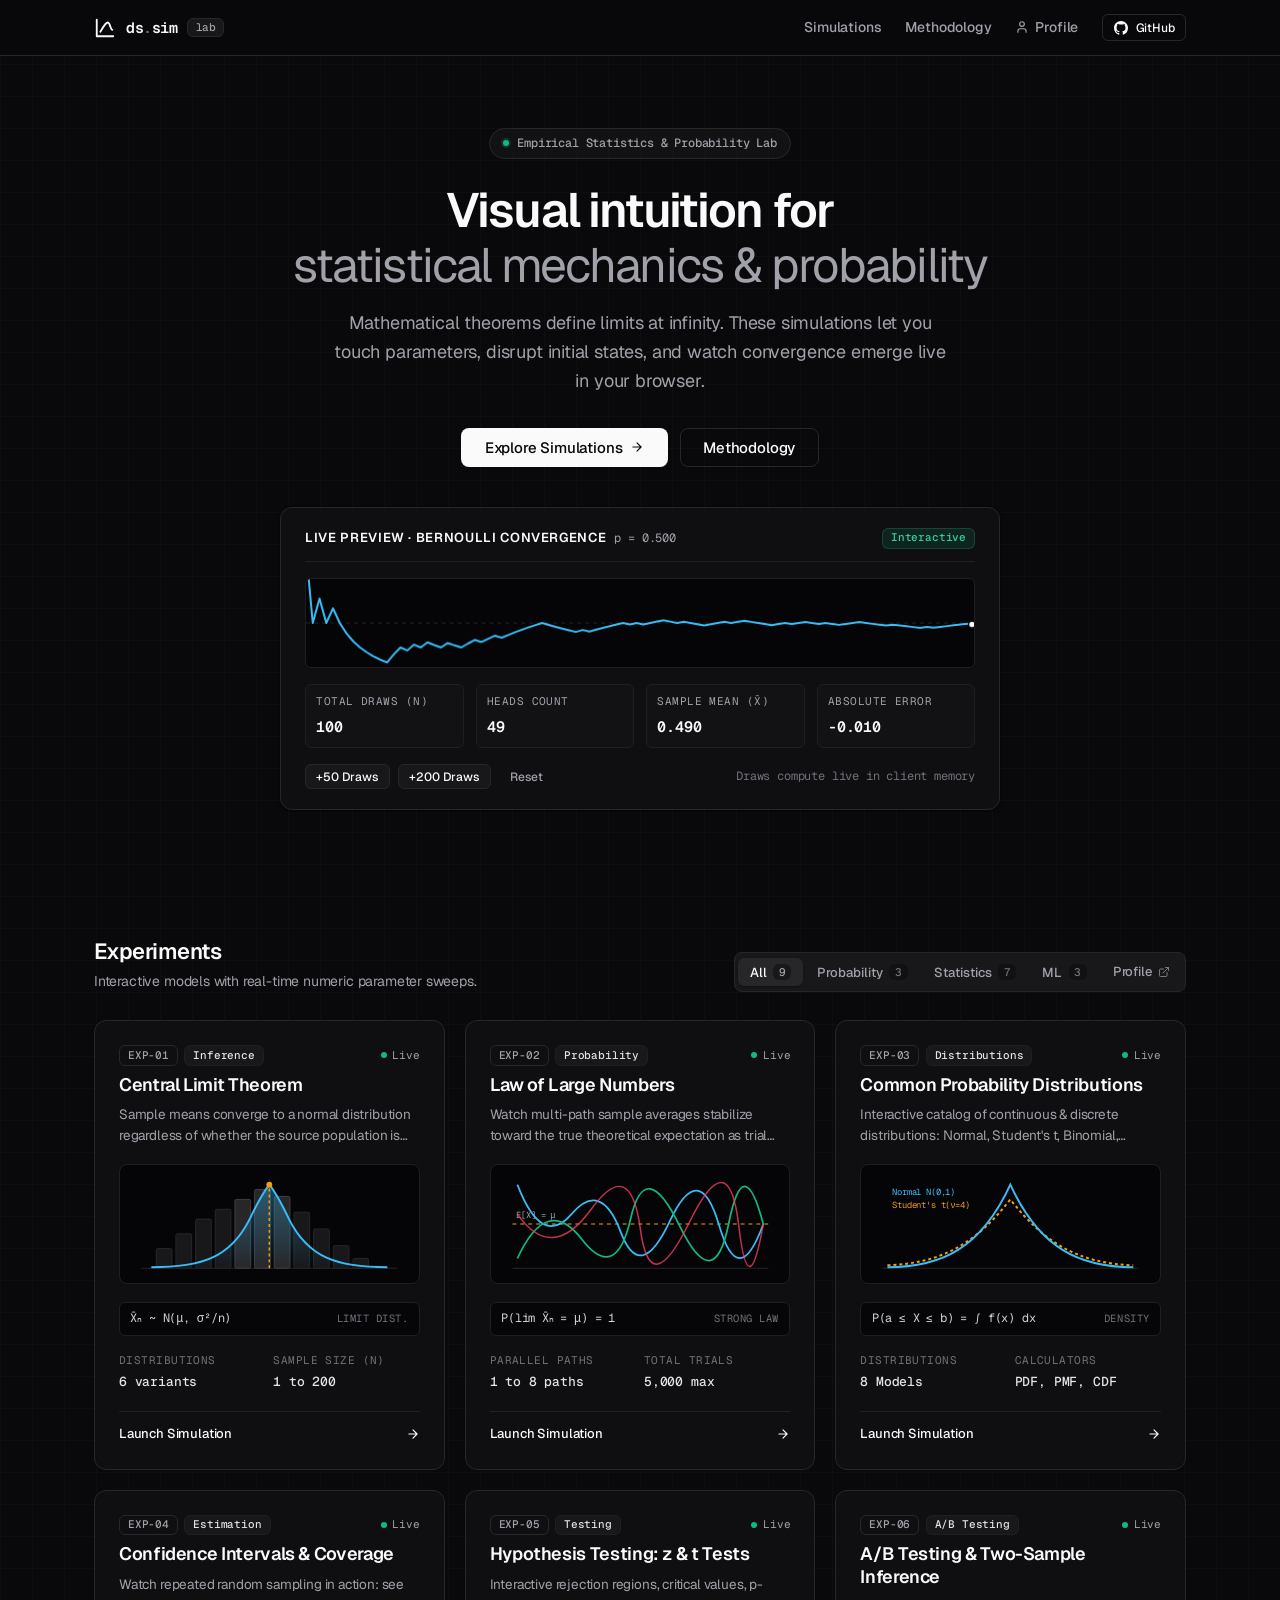
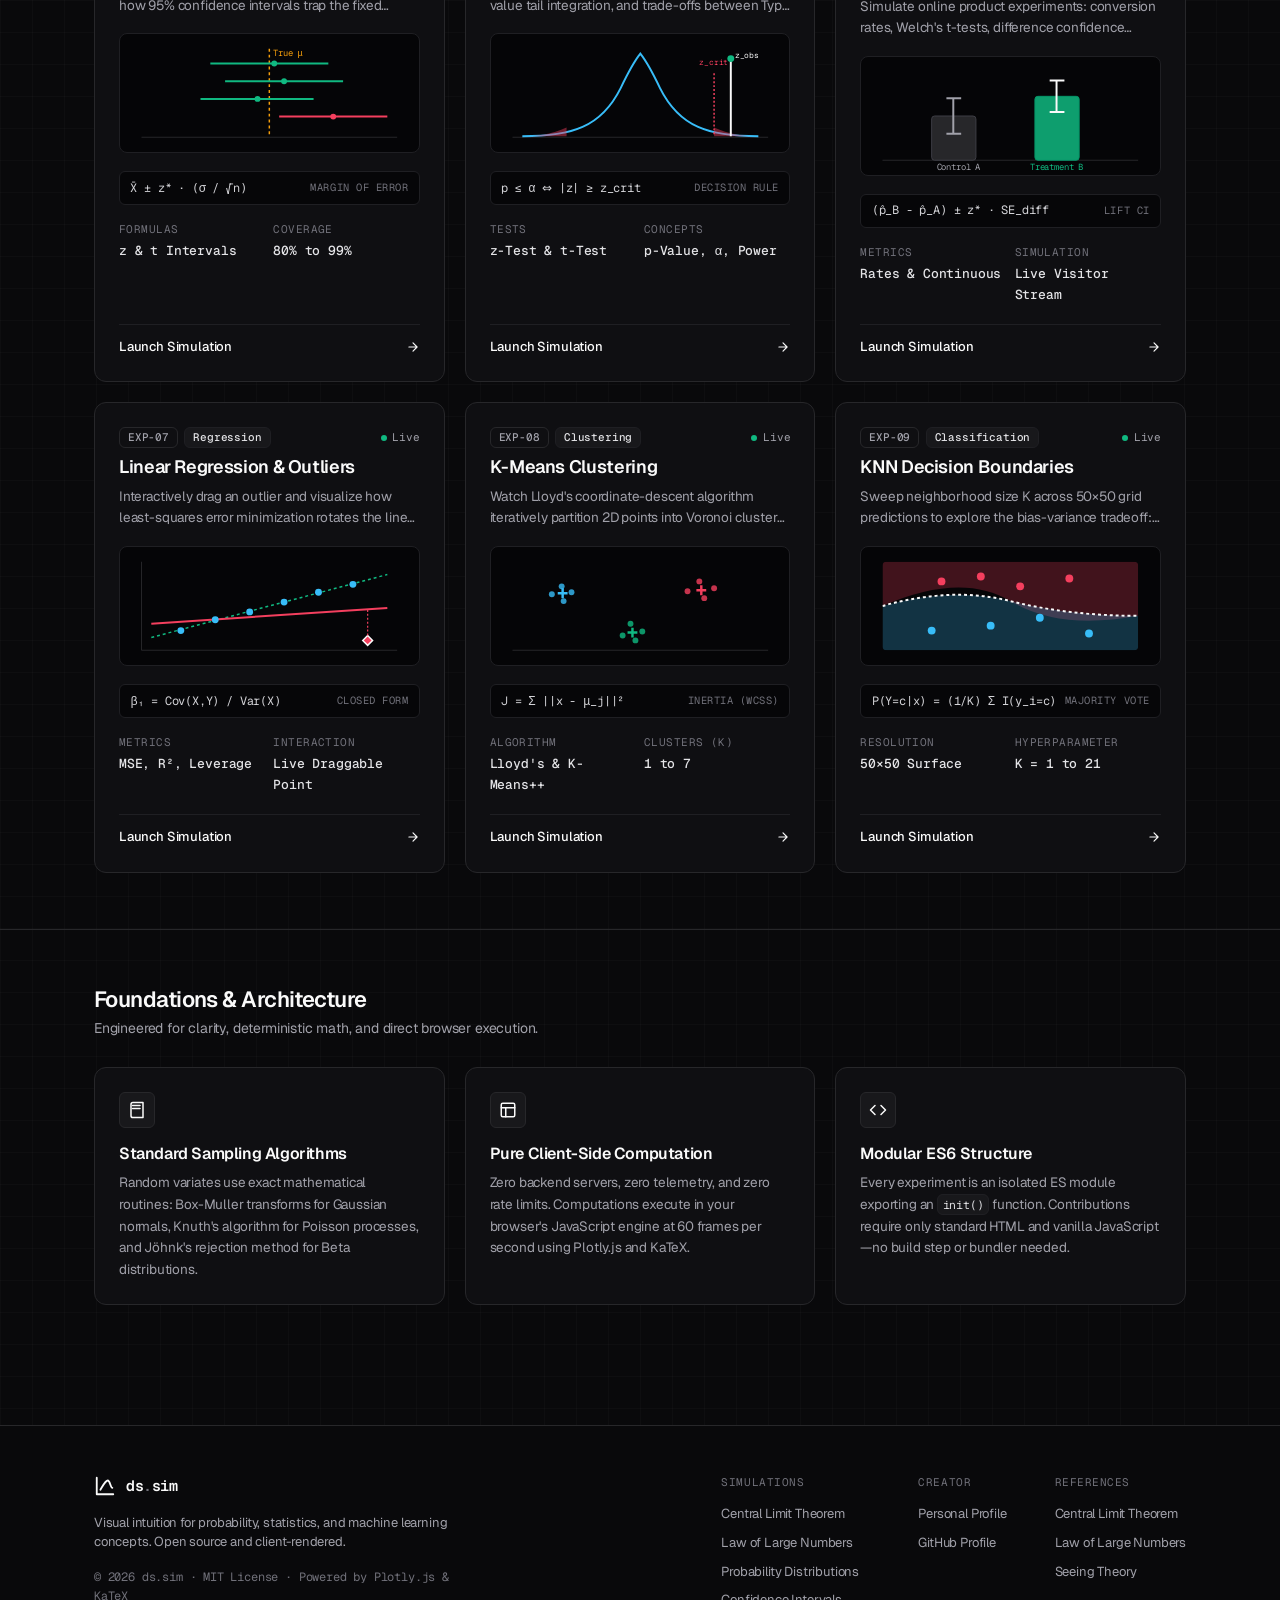
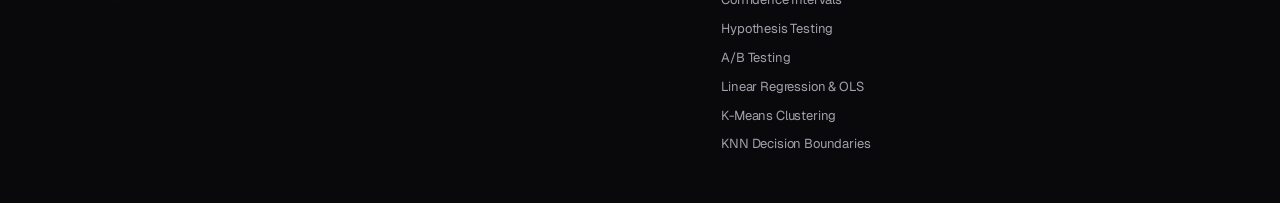
==== commit a9e6b993: "feat: add profile tab pointing to https://vmljsy.github.io" ====
--- a/index.html
+++ b/index.html
@@ -33,7 +33,14 @@
       <div class="nav-links">
         <a href="#experiments" class="nav-link">Simulations</a>
         <a href="#methodology" class="nav-link">Methodology</a>
-        <a href="https://github.com" target="_blank" rel="noopener noreferrer" class="btn btn-outline btn-sm">
+        <a href="https://vmljsy.github.io" target="_blank" rel="noopener noreferrer" class="nav-link">
+          <svg width="14" height="14" viewBox="0 0 24 24" fill="none" stroke="currentColor" stroke-width="2" stroke-linecap="round" stroke-linejoin="round">
+            <path d="M19 21v-2a4 4 0 0 0-4-4H9a4 4 0 0 0-4 4v2"/>
+            <circle cx="12" cy="7" r="4"/>
+          </svg>
+          <span>Profile</span>
+        </a>
+        <a href="https://github.com/vmljsy/ds-playground" target="_blank" rel="noopener noreferrer" class="btn btn-outline btn-sm">
           <svg width="14" height="14" viewBox="0 0 24 24" fill="currentColor">
             <path d="M12 0C5.37 0 0 5.37 0 12c0 5.31 3.435 9.795 8.205 11.385.6.105.825-.255.825-.57 0-.285-.015-1.23-.015-2.235-3.015.555-3.795-.735-4.035-1.41-.135-.345-.72-1.41-1.23-1.695-.42-.225-1.02-.78-.015-.795.945-.015 1.62.87 1.845 1.23 1.08 1.815 2.805 1.305 3.495.99.105-.78.42-1.305.765-1.605-2.67-.3-5.46-1.335-5.46-5.925 0-1.305.465-2.385 1.23-3.225-.12-.3-.54-1.53.12-3.18 0 0 1.005-.315 3.3 1.23.96-.27 1.98-.405 3-.405s2.04.135 3 .405c2.295-1.56 3.3-1.23 3.3-1.23.66 1.65.24 2.88.12 3.18.765.84 1.23 1.905 1.23 3.225 0 4.605-2.805 5.625-5.475 5.925.435.375.81 1.095.81 2.22 0 1.605-.015 2.895-.015 3.3 0 .315.225.69.825.57A12.02 12.02 0 0024 12c0-6.63-5.37-12-12-12z"/>
           </svg>
@@ -138,6 +145,14 @@
           <button class="tabs-trigger" data-filter="ml">
             ML <span class="tab-count">3</span>
           </button>
+          <a href="https://vmljsy.github.io" target="_blank" rel="noopener noreferrer" class="tabs-trigger" style="text-decoration: none;">
+            <span>Profile</span>
+            <svg width="12" height="12" viewBox="0 0 24 24" fill="none" stroke="currentColor" stroke-width="2" stroke-linecap="round" stroke-linejoin="round" style="opacity: 0.7;">
+              <path d="M18 13v6a2 2 0 0 1-2 2H5a2 2 0 0 1-2-2V8a2 2 0 0 1 2-2h6"/>
+              <polyline points="15 3 21 3 21 9"/>
+              <line x1="10" y1="14" x2="21" y2="3"/>
+            </svg>
+          </a>
         </div>
       </div>
 
@@ -756,6 +771,11 @@
           <a href="experiments/knn-classification/index.html" class="footer-nav-link">KNN Decision Boundaries</a>
         </div>
         <div class="footer-nav-col">
+          <span class="footer-nav-title">Creator</span>
+          <a href="https://vmljsy.github.io" target="_blank" rel="noopener noreferrer" class="footer-nav-link">Personal Profile</a>
+          <a href="https://github.com/vmljsy" target="_blank" rel="noopener noreferrer" class="footer-nav-link">GitHub Profile</a>
+        </div>
+        <div class="footer-nav-col">
           <span class="footer-nav-title">References</span>
           <a href="https://en.wikipedia.org/wiki/Central_limit_theorem" target="_blank" rel="noopener noreferrer" class="footer-nav-link">Central Limit Theorem</a>
           <a href="https://en.wikipedia.org/wiki/Law_of_large_numbers" target="_blank" rel="noopener noreferrer" class="footer-nav-link">Law of Large Numbers</a>
@@ -768,7 +788,7 @@
   <!-- Interactive Client-side Script: Filter Tabs & Live Bernoulli Sandbox -->
   <script>
     // --- 1. shadcn Filter Tabs Logic ---
-    const filterButtons = document.querySelectorAll('.tabs-trigger');
+    const filterButtons = document.querySelectorAll('.tabs-trigger[data-filter]');
     const experimentCards = document.querySelectorAll('#experiments-grid .experiment-card');
 
     filterButtons.forEach(btn => {
